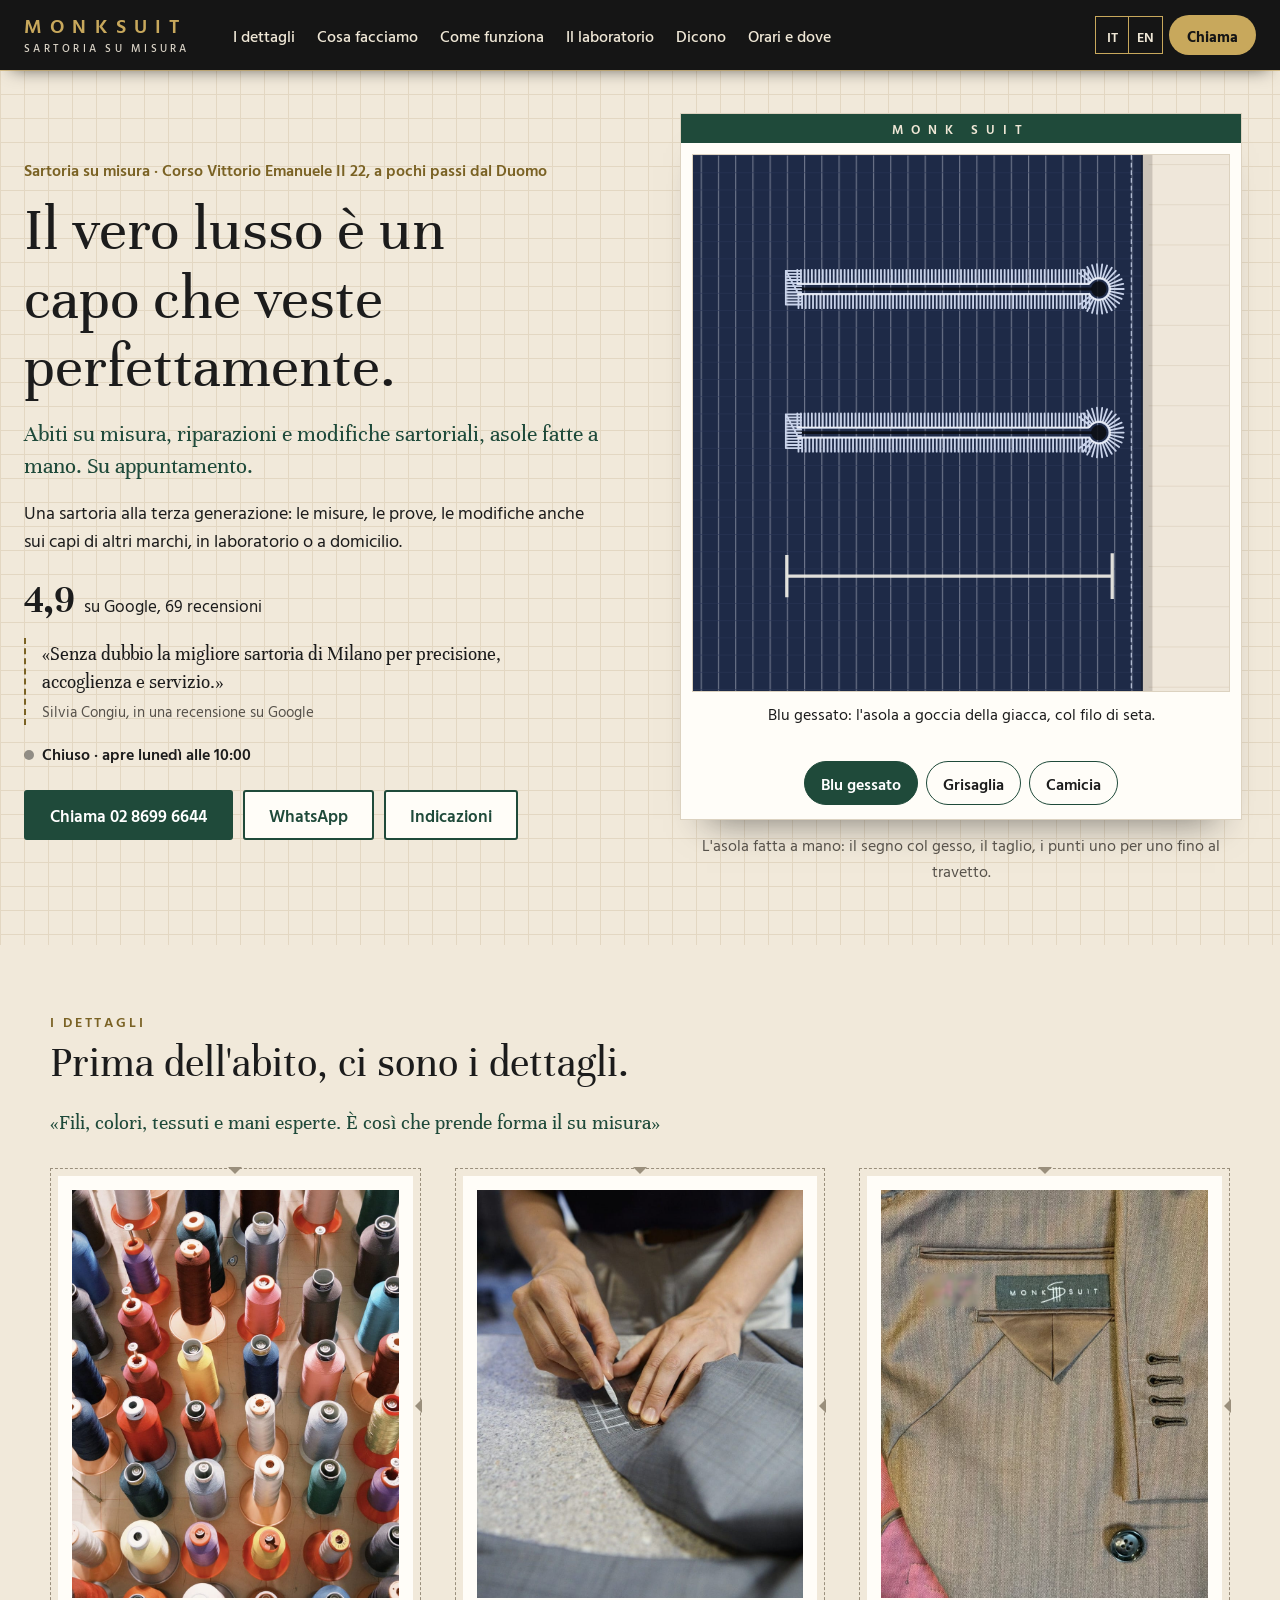
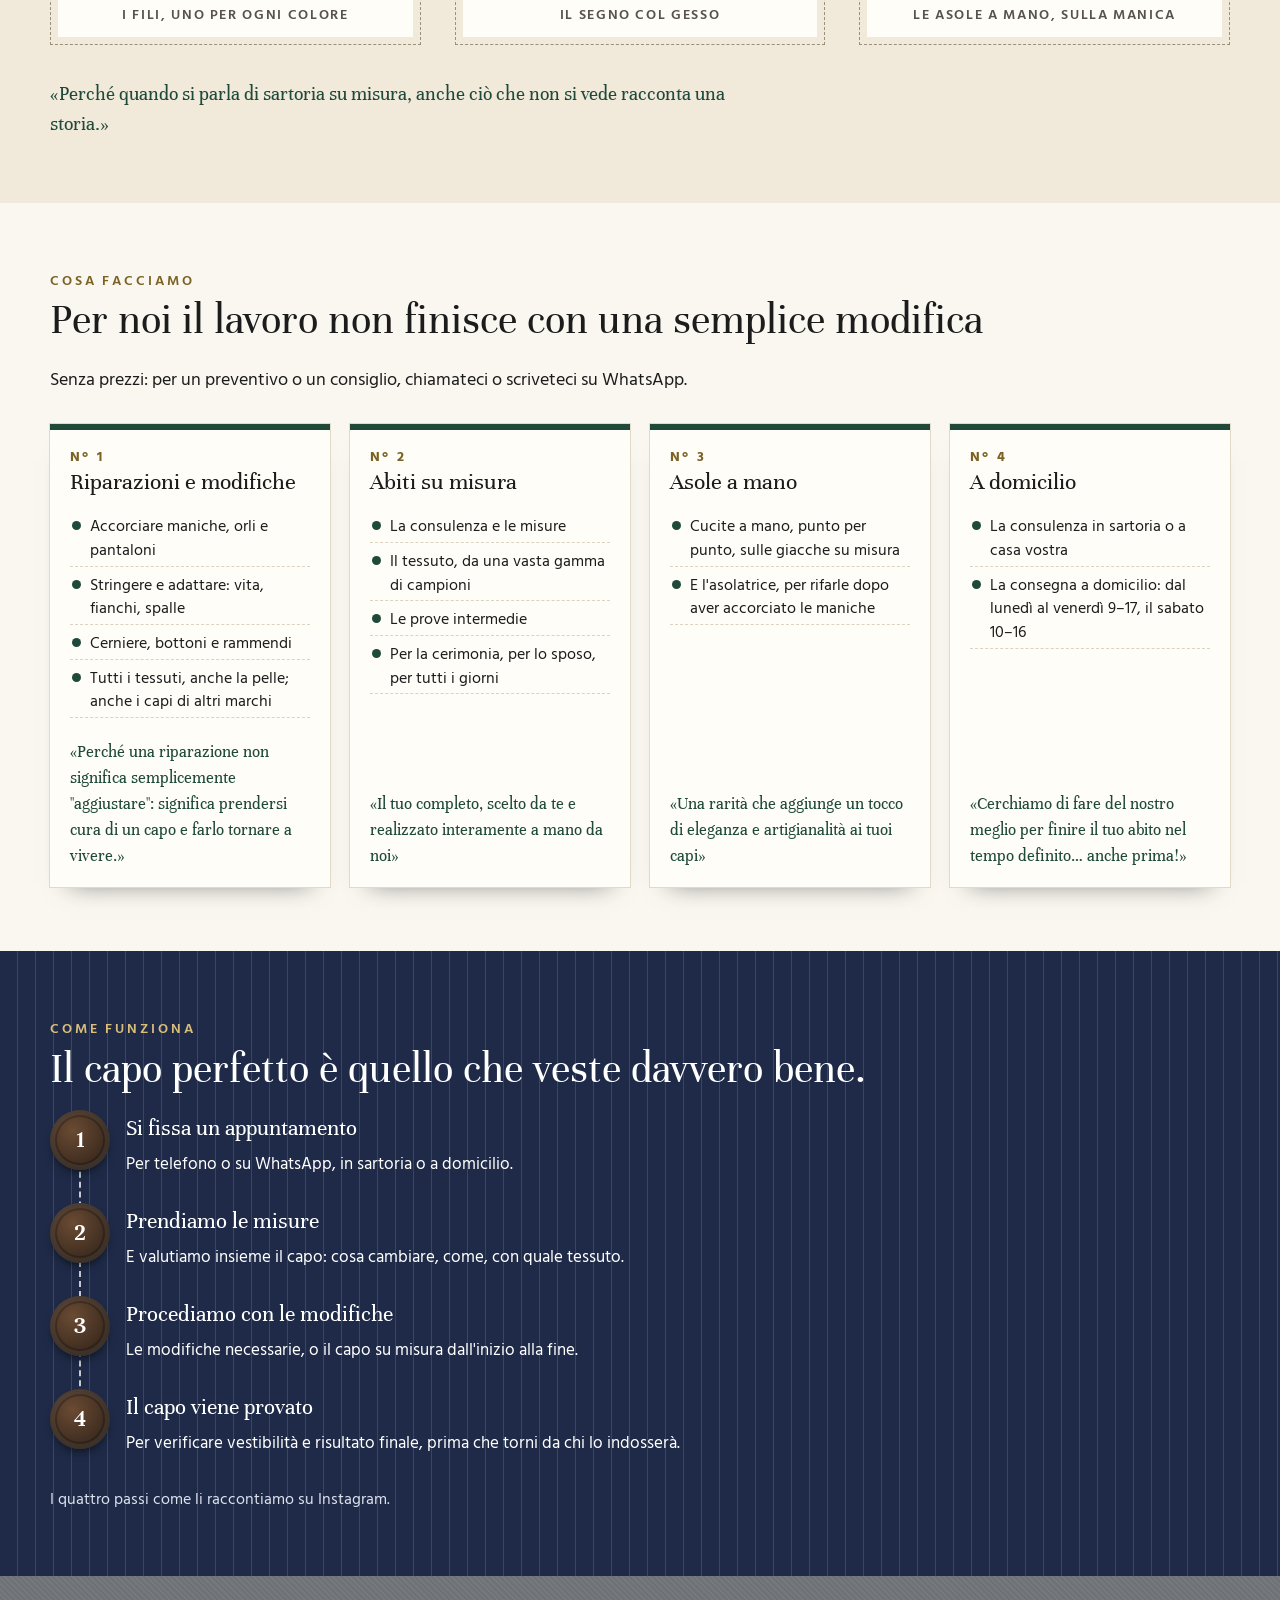
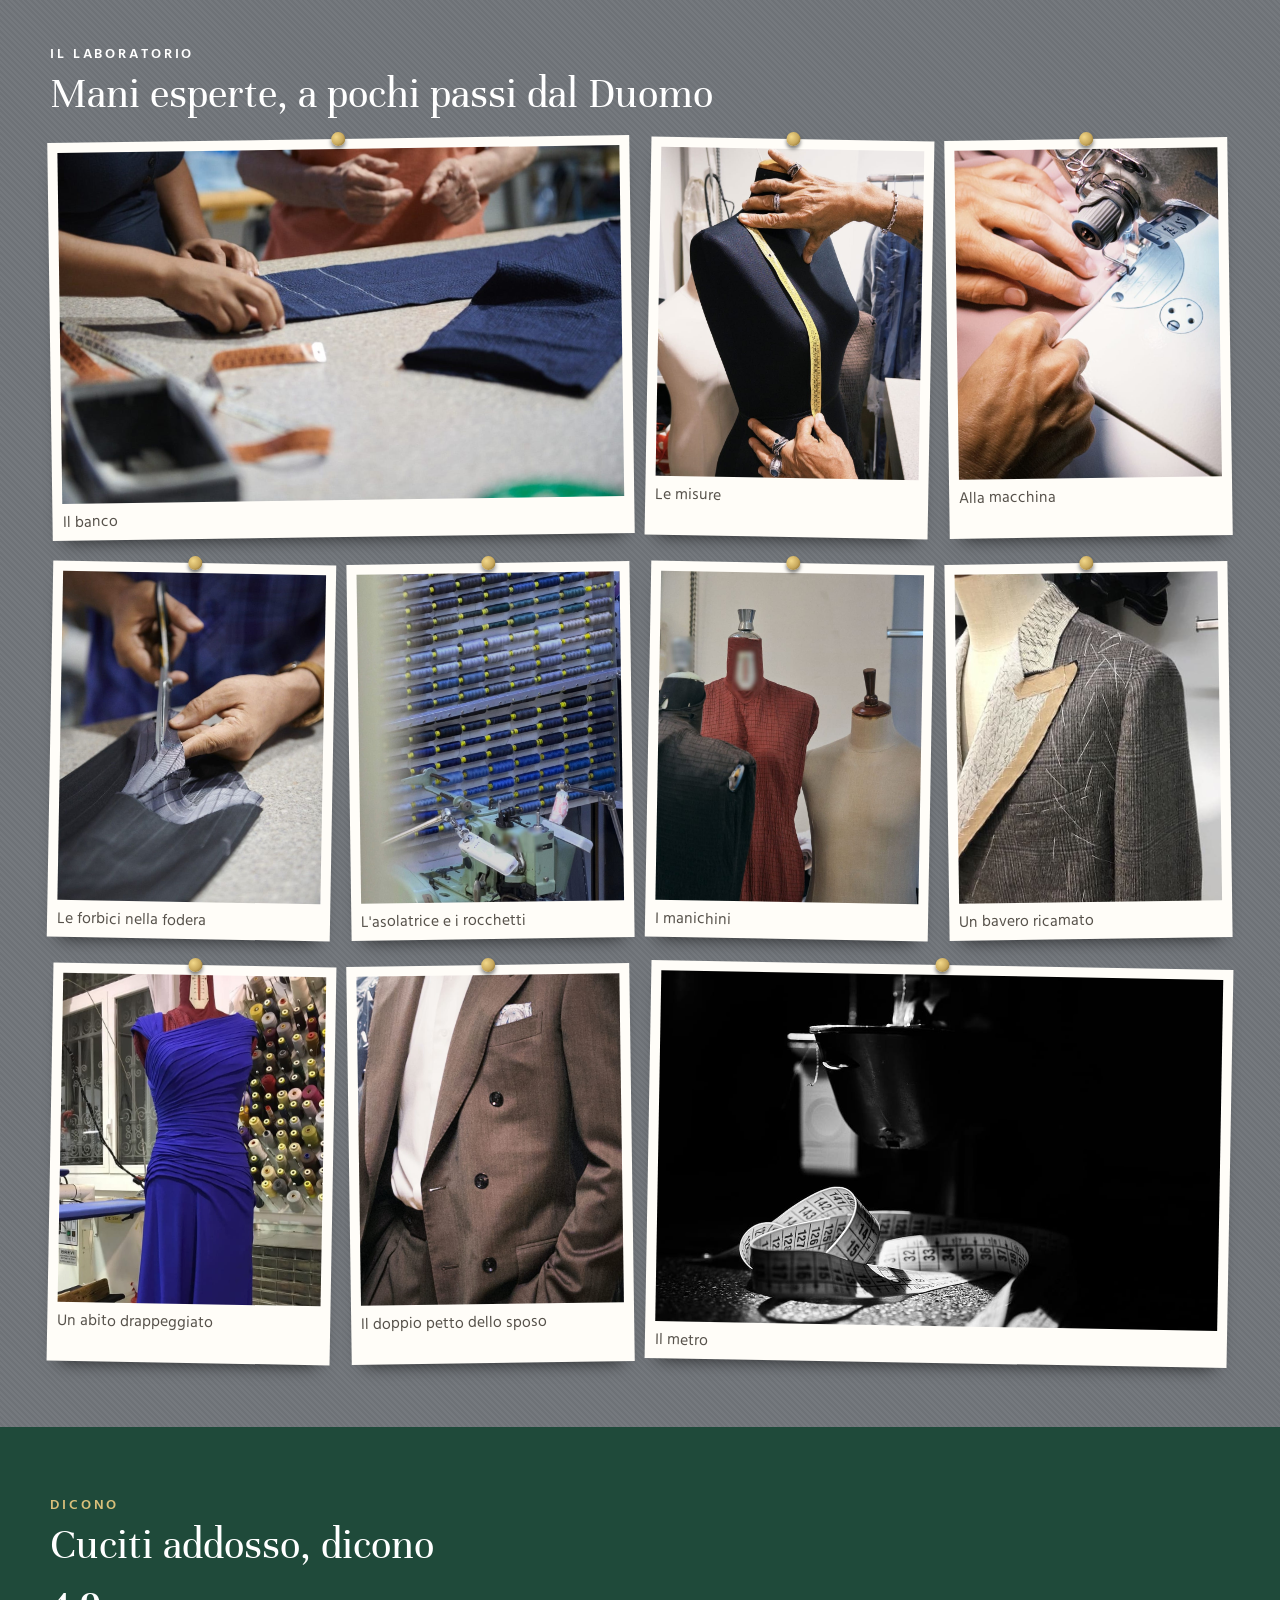
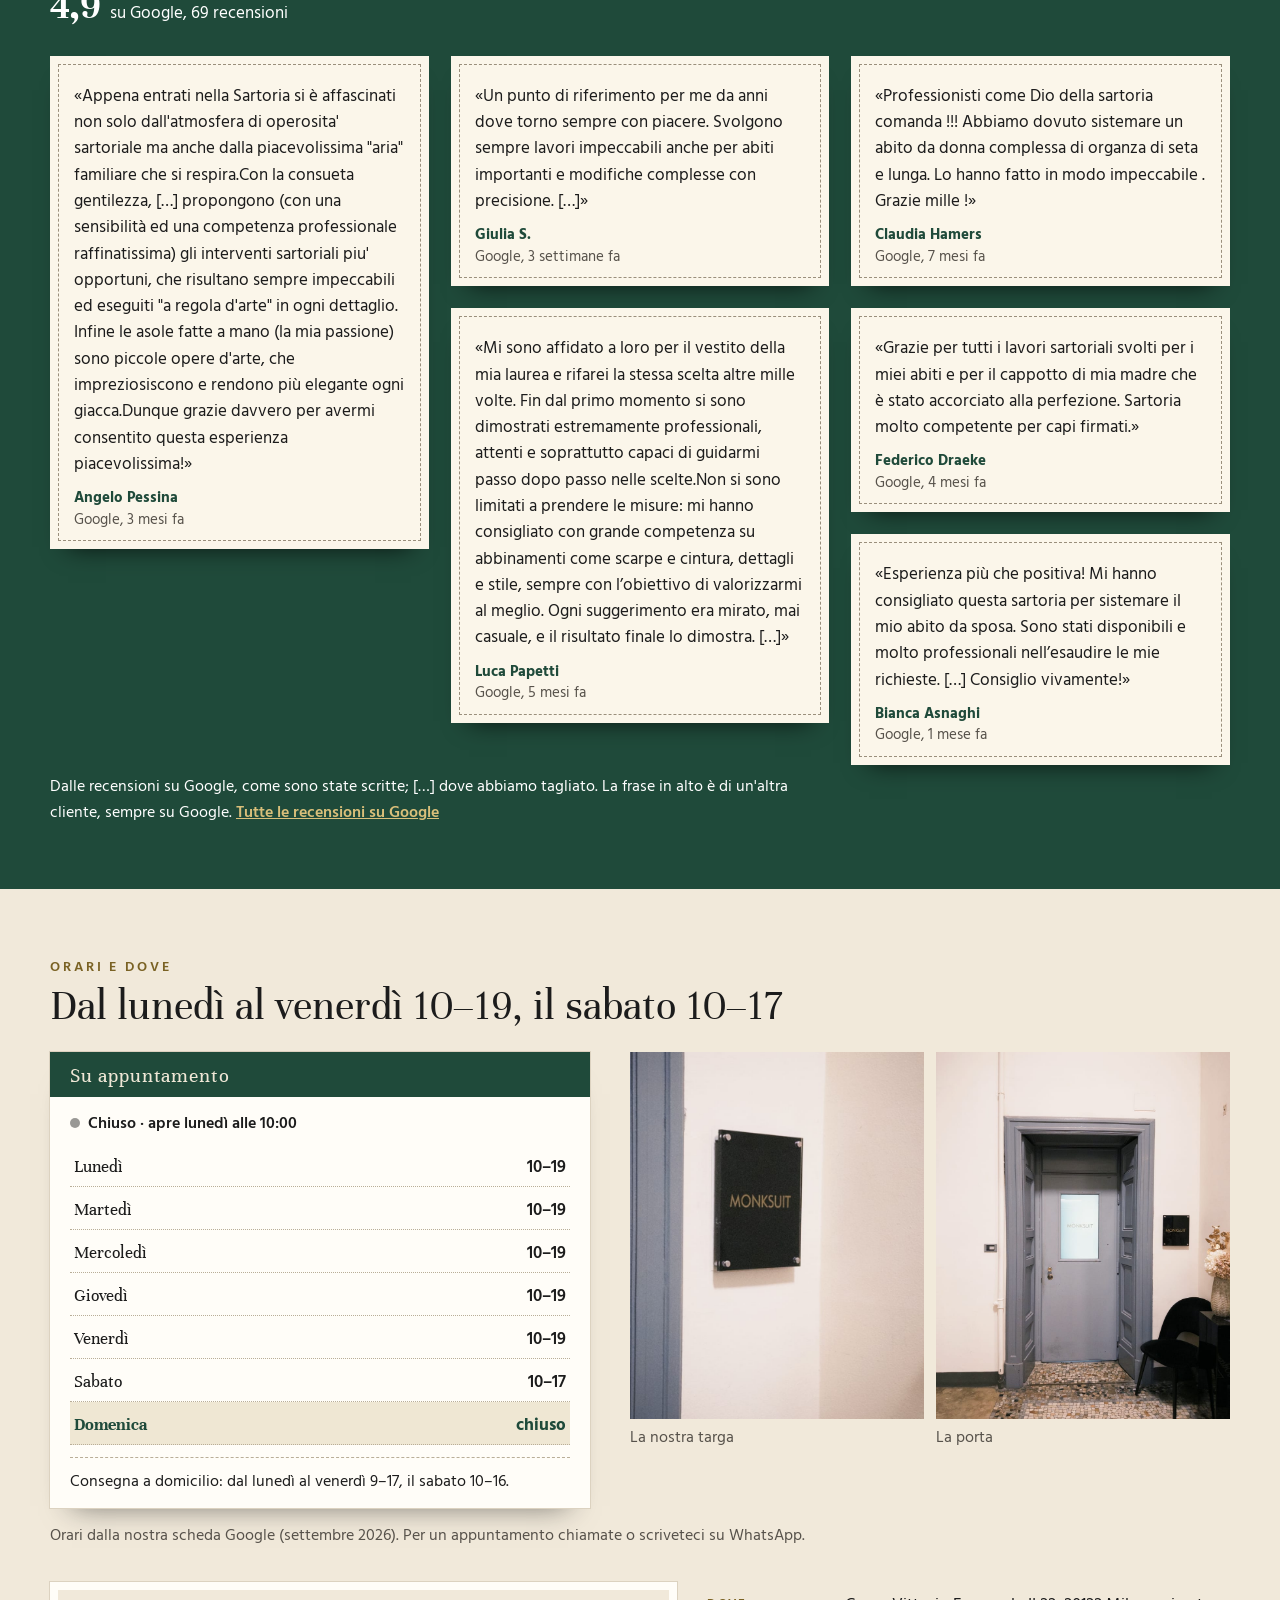
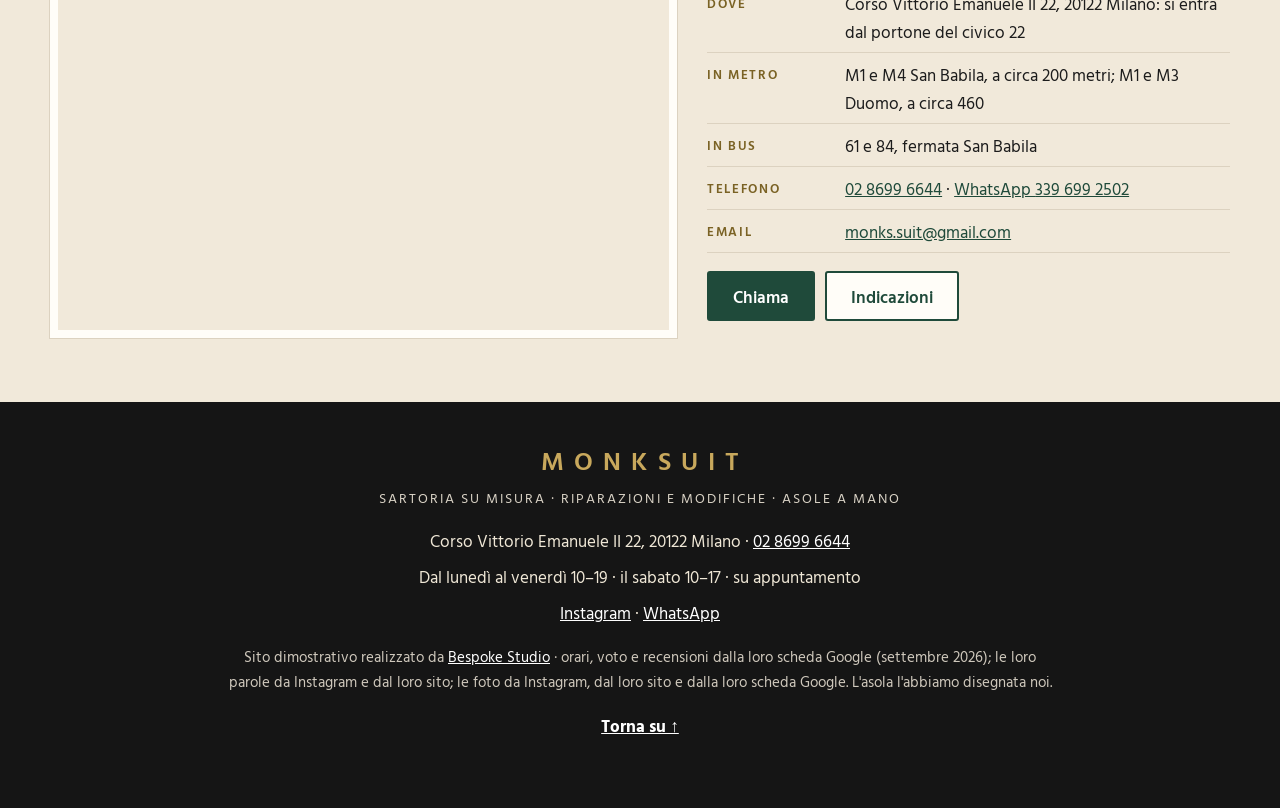
==== index.html @ 0044404f "Monks Suit, Corso Vittorio Emanuele II 22 — l'asola fatta a mano La sartoria su misura a pochi passi" ====
<!DOCTYPE html>
<html lang="it" class="no-js">
<head>
<meta charset="utf-8">
<meta name="viewport" content="width=device-width, initial-scale=1">
<script>(function(){var r=document.documentElement;r.classList.remove('no-js');
/* la firma: finché main.js non parte c'è il tessuto senza l'asola nuova; se il codice non arriva, dopo 2,5 s l'asola finita */
try{if(!matchMedia('(prefers-reduced-motion: reduce)').matches){r.classList.add('firma-attesa');window.__attesaAsola=setTimeout(function(){r.classList.remove('firma-attesa')},2500)}}catch(e){}})()</script>
<title>Monks Suit — Sartoria su misura in Corso Vittorio Emanuele II 22, Milano (Duomo, San Babila)</title>
<meta name="description" content="Monks Suit, sartoria su misura in Corso Vittorio Emanuele II 22 a Milano, a pochi passi dal Duomo: abiti su misura, riparazioni e modifiche sartoriali, asole fatte a mano, consulenza anche a domicilio. Su appuntamento. Google 4,9 su 69. Tel. 02 8699 6644.">
<link rel="canonical" href="https://rotenzark.github.io/monks-suit/">
<meta property="og:type" content="website">
<meta property="og:title" content="Monks Suit — Il vero lusso è un capo che veste perfettamente.">
<meta property="og:description" content="La sartoria su misura di Corso Vittorio Emanuele II 22: abiti su misura, riparazioni e modifiche, asole a mano.">
<meta property="og:image" content="https://rotenzark.github.io/monks-suit/img/og.jpg">
<meta property="og:url" content="https://rotenzark.github.io/monks-suit/">
<meta property="og:locale" content="it_IT">
<meta name="twitter:card" content="summary_large_image">
<meta name="theme-color" content="#151515">
<link rel="icon" href="img/favicon.svg" type="image/svg+xml">
<link rel="icon" href="img/favicon-32.png" sizes="32x32" type="image/png">
<link rel="apple-touch-icon" href="img/apple-touch-icon.png">
<link rel="preconnect" href="https://fonts.googleapis.com">
<link rel="preconnect" href="https://fonts.gstatic.com" crossorigin>
<link href="https://fonts.googleapis.com/css2?family=Unna:wght@400;700&amp;family=Hind+Vadodara:wght@400;500;600;700&amp;display=swap" rel="stylesheet">
<link rel="stylesheet" href="css/styles.css?v=1">
<script src="https://cdn.jsdelivr.net/npm/gsap@3.12.5/dist/gsap.min.js" defer></script>
<script src="https://cdn.jsdelivr.net/npm/gsap@3.12.5/dist/ScrollTrigger.min.js" defer></script>
<script src="js/main.js?v=1" defer></script>
<script type="application/ld+json">
{"@context":"https://schema.org","@type":"LocalBusiness","name":"Monks Suit","description":"Sartoria su misura in Corso Vittorio Emanuele II 22 a Milano: abiti su misura, riparazioni e modifiche sartoriali, asole fatte a mano, consulenza anche a domicilio. Su appuntamento.","url":"https://rotenzark.github.io/monks-suit/","image":"https://rotenzark.github.io/monks-suit/img/og.jpg","telephone":"+39 02 8699 6644","email":"monks.suit@gmail.com","address":{"@type":"PostalAddress","streetAddress":"Corso Vittorio Emanuele II 22","postalCode":"20122","addressLocality":"Milano","addressRegion":"MI","addressCountry":"IT"},"geo":{"@type":"GeoCoordinates","latitude":45.465179,"longitude":9.195324},"openingHoursSpecification":[{"@type":"OpeningHoursSpecification","dayOfWeek":["Monday","Tuesday","Wednesday","Thursday","Friday"],"opens":"10:00","closes":"19:00"},{"@type":"OpeningHoursSpecification","dayOfWeek":["Saturday"],"opens":"10:00","closes":"17:00"}],"aggregateRating":{"@type":"AggregateRating","ratingValue":"4.9","reviewCount":"69","bestRating":"5"},"sameAs":["https://www.instagram.com/monks_suit/"]}
</script>
</head>
<body>

<a class="salta" href="#contenuto" data-i18n="m.salta">Vai al contenuto</a>

<header class="testata" id="testata">
  <div class="testata__dentro">
    <a class="marchio" href="#inizio" aria-label="Monks Suit: torna all'inizio" data-i18n-aria="m.top">
      <span class="marchio__nome" aria-hidden="true">MONKSUIT</span>
      <span class="marchio__sotto" aria-hidden="true">sartoria su misura</span>
    </a>
    <nav id="mainNav" class="voci" aria-label="Le sezioni" data-i18n-aria="m.nav">
      <a href="#dettagli" data-i18n="n.dettagli">I dettagli</a>
      <a href="#servizi" data-i18n="n.servizi">Cosa facciamo</a>
      <a href="#come" data-i18n="n.come">Come funziona</a>
      <a href="#laboratorio" data-i18n="n.laboratorio">Il laboratorio</a>
      <a href="#dicono" data-i18n="n.dicono">Dicono</a>
      <a href="#orari" data-i18n="n.orari">Orari e dove</a>
    </nav>
    <div class="testata__azioni">
      <div class="lingue" role="group" aria-label="Lingua" data-i18n-aria="m.lingua">
        <button type="button" data-lang="it" aria-pressed="true">IT</button>
        <button type="button" data-lang="en" aria-pressed="false">EN</button>
      </div>
      <a class="chiama" href="tel:+390286996644"><span data-i18n="t.chiama">Chiama</span></a>
      <button id="burger" class="burger" type="button" aria-expanded="false" aria-controls="menuMobile" aria-label="Apri il menu" data-i18n-aria="m.menu"><span></span><span></span><span></span></button>
    </div>
  </div>
</header>

<nav id="menuMobile" class="menu-mobile" hidden aria-label="Le sezioni" data-i18n-aria="m.nav">
  <a href="#dettagli" data-i18n="n.dettagli">I dettagli</a>
  <a href="#servizi" data-i18n="n.servizi">Cosa facciamo</a>
  <a href="#come" data-i18n="n.come">Come funziona</a>
  <a href="#laboratorio" data-i18n="n.laboratorio">Il laboratorio</a>
  <a href="#dicono" data-i18n="n.dicono">Dicono</a>
  <a href="#orari" data-i18n="n.orari">Orari e dove</a>
  <a class="menu-mobile__tel" href="tel:+390286996644"><span data-i18n="t.chiama">Chiama</span> <span class="intero">02 8699 6644</span></a>
</nav>

<main id="contenuto">

  <!-- ══════ L'APERTURA: sul cartamodello; la firma sul cartellino ══════ -->
  <section id="inizio" class="apertura" aria-labelledby="titolo">
    <div class="apertura__testo">
      <p class="apertura__sopra" data-i18n="h.sopra">Sartoria su misura · Corso Vittorio Emanuele II 22, a pochi passi dal Duomo</p>
      <h1 id="titolo" class="titolo" data-i18n="h.titolo">Il vero lusso è un capo che veste perfettamente.</h1>
      <p class="apertura__seconda" data-i18n="h.seconda">Abiti su misura, riparazioni e modifiche sartoriali, asole fatte a mano. Su appuntamento.</p>
      <p class="apertura__frase" data-i18n="h.testo">Una sartoria alla terza generazione: le misure, le prove, le modifiche anche sui capi di altri marchi, in laboratorio o a domicilio.</p>
      <p class="voto"><b class="voto__n">4,9</b> <span class="voto__su" data-i18n="h.google">su Google, 69 recensioni</span></p>
      <blockquote class="citazione">
        <p>«Senza dubbio la migliore sartoria di Milano per precisione, accoglienza e servizio.»</p>
        <footer data-i18n="h.chi">Silvia Congiu, in una recensione su Google</footer>
      </blockquote>
      <p class="stato" id="orarioStato">Dal lunedì al venerdì 10–19, il sabato 10–17</p>
      <div class="apertura__azioni">
        <a class="bottone bottone--pieno" href="tel:+390286996644"><span data-i18n="t.chiama">Chiama</span>&nbsp;<span class="intero">02 8699 6644</span></a>
        <a class="bottone bottone--vuoto" href="https://wa.me/393396992502" target="_blank" rel="noopener">WhatsApp</a>
        <a class="bottone bottone--vuoto" href="https://www.google.com/maps/dir/?api=1&amp;destination=Monks+Suit%2C+Corso+Vittorio+Emanuele+II+22%2C+20122+Milano" target="_blank" rel="noopener" data-i18n="t.indicazioni">Indicazioni</a>
      </div>
    </div>
    <div class="apertura__firma">
      <div class="cartellino-campione">
        <p class="cartellino-campione__etichetta" aria-hidden="true">MONK SUIT</p>
        <figure class="campione" id="asola-firma" data-modo="0" data-firma="fatta">
          <!--ASOLA--><svg class="asola__svg" id="asolaSvg" viewBox="0 0 560 560" role="img" aria-labelledby="asolaTitolo asolaDesc">
        <title id="asolaTitolo" data-i18n="p.titolo">L'asola fatta a mano</title>
        <desc id="asolaDesc" data-i18n="p.desc">Il davanti di una giacca vicino al bordo, sul banco del sarto. Il segno col gesso, l'occhiello e il taglio; poi un ago cuce il punto asola uno per uno tutto intorno, fino al travetto. L'ago se ne va, il gesso si spazzola via, il cordonetto prende la luce. Tre asole: blu gessato, grisaglia col filo rosso, camicia.</desc>
        <defs>
          <pattern id="mks-gessato" width="18" height="18" patternUnits="userSpaceOnUse"><rect width="18" height="18" fill="#1E2A47"/><rect x="8" width="1.2" height="18" fill="#E9ECF4" fill-opacity=".38"/><rect width="18" height="1" fill="#2A3657" fill-opacity=".6"/></pattern><pattern id="mks-grisaglia" width="4" height="4" patternUnits="userSpaceOnUse"><rect width="4" height="4" fill="#6E7277"/><rect width="2" height="2" fill="#5E6267"/><rect x="2" y="2" width="2" height="2" fill="#7C8085"/></pattern><pattern id="mks-camicia" width="6" height="6" patternUnits="userSpaceOnUse"><rect width="6" height="6" fill="#A9C1DD"/><rect width="3" height="3" fill="#BCCFE6"/><rect x="3" y="3" width="3" height="3" fill="#97B2D2"/></pattern>
        </defs>
        <rect class="banco-sarto" width="560" height="560"/><path class="banco-sarto__righe" d="M476 10 h 90 M476 52 h 90 M476 94 h 90 M476 136 h 90 M476 178 h 90 M476 220 h 90 M476 262 h 90 M476 304 h 90 M476 346 h 90 M476 388 h 90 M476 430 h 90 M476 472 h 90 M476 514 h 90 M476 556 h 90"/>
        <g class="servito" transform="translate(0 0)">
          <rect class="tessuto__ombra" x="466" y="0" width="14" height="560"/><rect class="tessuto" x="0" y="0" width="470" height="560"/><path class="tessuto__impuntura" d="M458 0 V560"/><path class="tessuto__piega" d="M469 0 V560"/>
          <g class="modo modo--gessato" data-m="0"><g transform="translate(0 -150)"><path class="fatta__occhio" d="M428 290 A4 4 0 1 1 420 290 A4 4 0 1 1 428 290"/><path class="fatta__taglio" d="M417 290 H107"/><path class="fatta__punti" d="M109 285 L109 270 L109 285 L112.8 285 L112.8 270 L112.8 285 L116.6 285 L116.6 270 L116.6 285 L120.4 285 L120.4 270 L120.4 285 L124.2 285 L124.2 270 L124.2 285 L128 285 L128 270 L128 285 L131.8 285 L131.8 270 L131.8 285 L135.6 285 L135.6 270 L135.6 285 L139.4 285 L139.4 270 L139.4 285 L143.2 285 L143.2 270 L143.2 285 L147 285 L147 270 L147 285 L150.8 285 L150.8 270 L150.8 285 L154.6 285 L154.6 270 L154.6 285 L158.4 285 L158.4 270 L158.4 285 L162.2 285 L162.2 270 L162.2 285 L166 285 L166 270 L166 285 L169.8 285 L169.8 270 L169.8 285 L173.6 285 L173.6 270 L173.6 285 L177.4 285 L177.4 270 L177.4 285 L181.2 285 L181.2 270 L181.2 285 L185 285 L185 270 L185 285 L188.8 285 L188.8 270 L188.8 285 L192.6 285 L192.6 270 L192.6 285 L196.4 285 L196.4 270 L196.4 285 L200.2 285 L200.2 270 L200.2 285 L204 285 L204 270 L204 285 L207.8 285 L207.8 270 L207.8 285 L211.6 285 L211.6 270 L211.6 285 L215.4 285 L215.4 270 L215.4 285 L219.2 285 L219.2 270 L219.2 285 L223 285 L223 270 L223 285 L226.8 285 L226.8 270 L226.8 285 L230.6 285 L230.6 270 L230.6 285 L234.4 285 L234.4 270 L234.4 285 L238.2 285 L238.2 270 L238.2 285 L242 285 L242 270 L242 285 L245.8 285 L245.8 270 L245.8 285 L249.6 285 L249.6 270 L249.6 285 L253.4 285 L253.4 270 L253.4 285 L257.2 285 L257.2 270 L257.2 285 L261 285 L261 270 L261 285 L264.8 285 L264.8 270 L264.8 285 L268.6 285 L268.6 270 L268.6 285 L272.4 285 L272.4 270 L272.4 285 L276.2 285 L276.2 270 L276.2 285 L280 285 L280 270 L280 285 L283.8 285 L283.8 270 L283.8 285 L287.6 285 L287.6 270 L287.6 285 L291.4 285 L291.4 270 L291.4 285 L295.2 285 L295.2 270 L295.2 285 L299 285 L299 270 L299 285 L302.8 285 L302.8 270 L302.8 285 L306.6 285 L306.6 270 L306.6 285 L310.4 285 L310.4 270 L310.4 285 L314.2 285 L314.2 270 L314.2 285 L318 285 L318 270 L318 285 L321.8 285 L321.8 270 L321.8 285 L325.6 285 L325.6 270 L325.6 285 L329.4 285 L329.4 270 L329.4 285 L333.2 285 L333.2 270 L333.2 285 L337 285 L337 270 L337 285 L340.8 285 L340.8 270 L340.8 285 L344.6 285 L344.6 270 L344.6 285 L348.4 285 L348.4 270 L348.4 285 L352.2 285 L352.2 270 L352.2 285 L356 285 L356 270 L356 285 L359.8 285 L359.8 270 L359.8 285 L363.6 285 L363.6 270 L363.6 285 L367.4 285 L367.4 270 L367.4 285 L371.2 285 L371.2 270 L371.2 285 L375 285 L375 270 L375 285 L378.8 285 L378.8 270 L378.8 285 L382.6 285 L382.6 270 L382.6 285 L386.4 285 L386.4 270 L386.4 285 L390.2 285 L390.2 270 L390.2 285 L394 285 L394 270 L394 285 L397.8 285 L397.8 270 L397.8 285 L401.6 285 L401.6 270 L401.6 285 L405.4 285 L405.4 270 L405.4 285 L409.2 285 L409.2 270 L409.2 285 L413 285 L413 270 L413 285 L415.4 283.1 L403.7 273.7 L415.4 283.1 L417 281.5 L407.5 269.9 L417 281.5 L418.9 280.3 L411.9 267 L418.9 280.3 L421 279.4 L416.9 265 L421 279.4 L423.2 279 L422.1 264.1 L423.2 279 L425.5 279.1 L427.5 264.2 L425.5 279.1 L427.7 279.6 L432.6 265.5 L427.7 279.6 L429.7 280.6 L437.5 267.8 L429.7 280.6 L431.5 281.9 L441.7 271 L431.5 281.9 L433 283.6 L445.2 275 L433 283.6 L434.1 285.6 L447.8 279.6 L434.1 285.6 L434.8 287.8 L449.5 284.7 L434.8 287.8 L435 290 L450 290 L435 290 L434.8 292.2 L449.5 295.3 L434.8 292.2 L434.1 294.4 L447.8 300.4 L434.1 294.4 L433 296.4 L445.2 305 L433 296.4 L431.5 298.1 L441.7 309 L431.5 298.1 L429.7 299.4 L437.5 312.2 L429.7 299.4 L427.7 300.4 L432.6 314.5 L427.7 300.4 L425.5 300.9 L427.5 315.8 L425.5 300.9 L423.2 301 L422.1 315.9 L423.2 301 L421 300.6 L416.9 315 L421 300.6 L418.9 299.7 L411.9 313 L418.9 299.7 L417 298.5 L407.5 310.1 L417 298.5 L415.4 296.9 L403.7 306.3 L415.4 296.9 L414.2 295 L414.2 310 L414.2 295 L410.4 295 L410.4 310 L410.4 295 L406.6 295 L406.6 310 L406.6 295 L402.8 295 L402.8 310 L402.8 295 L399 295 L399 310 L399 295 L395.2 295 L395.2 310 L395.2 295 L391.4 295 L391.4 310 L391.4 295 L387.6 295 L387.6 310 L387.6 295 L383.8 295 L383.8 310 L383.8 295 L380 295 L380 310 L380 295 L376.2 295 L376.2 310 L376.2 295 L372.4 295 L372.4 310 L372.4 295 L368.6 295 L368.6 310 L368.6 295 L364.8 295 L364.8 310 L364.8 295 L361 295 L361 310 L361 295 L357.2 295 L357.2 310 L357.2 295 L353.4 295 L353.4 310 L353.4 295 L349.6 295 L349.6 310 L349.6 295 L345.8 295 L345.8 310 L345.8 295 L342 295 L342 310 L342 295 L338.2 295 L338.2 310 L338.2 295 L334.4 295 L334.4 310 L334.4 295 L330.6 295 L330.6 310 L330.6 295 L326.8 295 L326.8 310 L326.8 295 L323 295 L323 310 L323 295 L319.2 295 L319.2 310 L319.2 295 L315.4 295 L315.4 310 L315.4 295 L311.6 295 L311.6 310 L311.6 295 L307.8 295 L307.8 310 L307.8 295 L304 295 L304 310 L304 295 L300.2 295 L300.2 310 L300.2 295 L296.4 295 L296.4 310 L296.4 295 L292.6 295 L292.6 310 L292.6 295 L288.8 295 L288.8 310 L288.8 295 L285 295 L285 310 L285 295 L281.2 295 L281.2 310 L281.2 295 L277.4 295 L277.4 310 L277.4 295 L273.6 295 L273.6 310 L273.6 295 L269.8 295 L269.8 310 L269.8 295 L266 295 L266 310 L266 295 L262.2 295 L262.2 310 L262.2 295 L258.4 295 L258.4 310 L258.4 295 L254.6 295 L254.6 310 L254.6 295 L250.8 295 L250.8 310 L250.8 295 L247 295 L247 310 L247 295 L243.2 295 L243.2 310 L243.2 295 L239.4 295 L239.4 310 L239.4 295 L235.6 295 L235.6 310 L235.6 295 L231.8 295 L231.8 310 L231.8 295 L228 295 L228 310 L228 295 L224.2 295 L224.2 310 L224.2 295 L220.4 295 L220.4 310 L220.4 295 L216.6 295 L216.6 310 L216.6 295 L212.8 295 L212.8 310 L212.8 295 L209 295 L209 310 L209 295 L205.2 295 L205.2 310 L205.2 295 L201.4 295 L201.4 310 L201.4 295 L197.6 295 L197.6 310 L197.6 295 L193.8 295 L193.8 310 L193.8 295 L190 295 L190 310 L190 295 L186.2 295 L186.2 310 L186.2 295 L182.4 295 L182.4 310 L182.4 295 L178.6 295 L178.6 310 L178.6 295 L174.8 295 L174.8 310 L174.8 295 L171 295 L171 310 L171 295 L167.2 295 L167.2 310 L167.2 295 L163.4 295 L163.4 310 L163.4 295 L159.6 295 L159.6 310 L159.6 295 L155.8 295 L155.8 310 L155.8 295 L152 295 L152 310 L152 295 L148.2 295 L148.2 310 L148.2 295 L144.4 295 L144.4 310 L144.4 295 L140.6 295 L140.6 310 L140.6 295 L136.8 295 L136.8 310 L136.8 295 L133 295 L133 310 L133 295 L129.2 295 L129.2 310 L129.2 295 L125.4 295 L125.4 310 L125.4 295 L121.6 295 L121.6 310 L121.6 295 L117.8 295 L117.8 310 L117.8 295 L114 295 L114 310 L114 295 L110.2 295 L110.2 310 L110.2 295 L97 271 L113 271 L97 271 L97 274.2 L113 274.2 L97 274.2 L97 277.4 L113 277.4 L97 277.4 L97 280.6 L113 280.6 L97 280.6 L97 283.8 L113 283.8 L97 283.8 L97 287 L113 287 L97 287 L97 290.2 L113 290.2 L97 290.2 L97 293.4 L113 293.4 L97 293.4 L97 296.6 L113 296.6 L97 296.6 L97 299.8 L113 299.8 L97 299.8 L97 303 L113 303 L97 303 L97 306.2 L113 306.2 L97 306.2"/><path class="fatta__lucido" d="M109 284.4 H414.2 A11.6 11.6 0 1 1 414.2 295.6 H109"/></g><path class="segno" transform="translate(0 150)" d="M98 290 H438 M98 268 V312 M438 266 V314"/><path class="gesso" pathLength="1" d="M98 290 H438 M98 268 V312 M438 266 V314" data-m="0" stroke-dasharray="1 2" stroke-dashoffset="0" opacity="0"/><path class="occhio" pathLength="1" d="M428 290 A4 4 0 1 1 420 290 A4 4 0 1 1 428 290" data-m="0" stroke-dasharray="1 2" stroke-dashoffset="0"/><path class="taglio" pathLength="1" d="M417 290 H107" data-m="0" stroke-dasharray="1 2" stroke-dashoffset="0"/><path class="punti" pathLength="1" d="M109 285 L109 270 L109 285 L112.8 285 L112.8 270 L112.8 285 L116.6 285 L116.6 270 L116.6 285 L120.4 285 L120.4 270 L120.4 285 L124.2 285 L124.2 270 L124.2 285 L128 285 L128 270 L128 285 L131.8 285 L131.8 270 L131.8 285 L135.6 285 L135.6 270 L135.6 285 L139.4 285 L139.4 270 L139.4 285 L143.2 285 L143.2 270 L143.2 285 L147 285 L147 270 L147 285 L150.8 285 L150.8 270 L150.8 285 L154.6 285 L154.6 270 L154.6 285 L158.4 285 L158.4 270 L158.4 285 L162.2 285 L162.2 270 L162.2 285 L166 285 L166 270 L166 285 L169.8 285 L169.8 270 L169.8 285 L173.6 285 L173.6 270 L173.6 285 L177.4 285 L177.4 270 L177.4 285 L181.2 285 L181.2 270 L181.2 285 L185 285 L185 270 L185 285 L188.8 285 L188.8 270 L188.8 285 L192.6 285 L192.6 270 L192.6 285 L196.4 285 L196.4 270 L196.4 285 L200.2 285 L200.2 270 L200.2 285 L204 285 L204 270 L204 285 L207.8 285 L207.8 270 L207.8 285 L211.6 285 L211.6 270 L211.6 285 L215.4 285 L215.4 270 L215.4 285 L219.2 285 L219.2 270 L219.2 285 L223 285 L223 270 L223 285 L226.8 285 L226.8 270 L226.8 285 L230.6 285 L230.6 270 L230.6 285 L234.4 285 L234.4 270 L234.4 285 L238.2 285 L238.2 270 L238.2 285 L242 285 L242 270 L242 285 L245.8 285 L245.8 270 L245.8 285 L249.6 285 L249.6 270 L249.6 285 L253.4 285 L253.4 270 L253.4 285 L257.2 285 L257.2 270 L257.2 285 L261 285 L261 270 L261 285 L264.8 285 L264.8 270 L264.8 285 L268.6 285 L268.6 270 L268.6 285 L272.4 285 L272.4 270 L272.4 285 L276.2 285 L276.2 270 L276.2 285 L280 285 L280 270 L280 285 L283.8 285 L283.8 270 L283.8 285 L287.6 285 L287.6 270 L287.6 285 L291.4 285 L291.4 270 L291.4 285 L295.2 285 L295.2 270 L295.2 285 L299 285 L299 270 L299 285 L302.8 285 L302.8 270 L302.8 285 L306.6 285 L306.6 270 L306.6 285 L310.4 285 L310.4 270 L310.4 285 L314.2 285 L314.2 270 L314.2 285 L318 285 L318 270 L318 285 L321.8 285 L321.8 270 L321.8 285 L325.6 285 L325.6 270 L325.6 285 L329.4 285 L329.4 270 L329.4 285 L333.2 285 L333.2 270 L333.2 285 L337 285 L337 270 L337 285 L340.8 285 L340.8 270 L340.8 285 L344.6 285 L344.6 270 L344.6 285 L348.4 285 L348.4 270 L348.4 285 L352.2 285 L352.2 270 L352.2 285 L356 285 L356 270 L356 285 L359.8 285 L359.8 270 L359.8 285 L363.6 285 L363.6 270 L363.6 285 L367.4 285 L367.4 270 L367.4 285 L371.2 285 L371.2 270 L371.2 285 L375 285 L375 270 L375 285 L378.8 285 L378.8 270 L378.8 285 L382.6 285 L382.6 270 L382.6 285 L386.4 285 L386.4 270 L386.4 285 L390.2 285 L390.2 270 L390.2 285 L394 285 L394 270 L394 285 L397.8 285 L397.8 270 L397.8 285 L401.6 285 L401.6 270 L401.6 285 L405.4 285 L405.4 270 L405.4 285 L409.2 285 L409.2 270 L409.2 285 L413 285 L413 270 L413 285 L415.4 283.1 L403.7 273.7 L415.4 283.1 L417 281.5 L407.5 269.9 L417 281.5 L418.9 280.3 L411.9 267 L418.9 280.3 L421 279.4 L416.9 265 L421 279.4 L423.2 279 L422.1 264.1 L423.2 279 L425.5 279.1 L427.5 264.2 L425.5 279.1 L427.7 279.6 L432.6 265.5 L427.7 279.6 L429.7 280.6 L437.5 267.8 L429.7 280.6 L431.5 281.9 L441.7 271 L431.5 281.9 L433 283.6 L445.2 275 L433 283.6 L434.1 285.6 L447.8 279.6 L434.1 285.6 L434.8 287.8 L449.5 284.7 L434.8 287.8 L435 290 L450 290 L435 290 L434.8 292.2 L449.5 295.3 L434.8 292.2 L434.1 294.4 L447.8 300.4 L434.1 294.4 L433 296.4 L445.2 305 L433 296.4 L431.5 298.1 L441.7 309 L431.5 298.1 L429.7 299.4 L437.5 312.2 L429.7 299.4 L427.7 300.4 L432.6 314.5 L427.7 300.4 L425.5 300.9 L427.5 315.8 L425.5 300.9 L423.2 301 L422.1 315.9 L423.2 301 L421 300.6 L416.9 315 L421 300.6 L418.9 299.7 L411.9 313 L418.9 299.7 L417 298.5 L407.5 310.1 L417 298.5 L415.4 296.9 L403.7 306.3 L415.4 296.9 L414.2 295 L414.2 310 L414.2 295 L410.4 295 L410.4 310 L410.4 295 L406.6 295 L406.6 310 L406.6 295 L402.8 295 L402.8 310 L402.8 295 L399 295 L399 310 L399 295 L395.2 295 L395.2 310 L395.2 295 L391.4 295 L391.4 310 L391.4 295 L387.6 295 L387.6 310 L387.6 295 L383.8 295 L383.8 310 L383.8 295 L380 295 L380 310 L380 295 L376.2 295 L376.2 310 L376.2 295 L372.4 295 L372.4 310 L372.4 295 L368.6 295 L368.6 310 L368.6 295 L364.8 295 L364.8 310 L364.8 295 L361 295 L361 310 L361 295 L357.2 295 L357.2 310 L357.2 295 L353.4 295 L353.4 310 L353.4 295 L349.6 295 L349.6 310 L349.6 295 L345.8 295 L345.8 310 L345.8 295 L342 295 L342 310 L342 295 L338.2 295 L338.2 310 L338.2 295 L334.4 295 L334.4 310 L334.4 295 L330.6 295 L330.6 310 L330.6 295 L326.8 295 L326.8 310 L326.8 295 L323 295 L323 310 L323 295 L319.2 295 L319.2 310 L319.2 295 L315.4 295 L315.4 310 L315.4 295 L311.6 295 L311.6 310 L311.6 295 L307.8 295 L307.8 310 L307.8 295 L304 295 L304 310 L304 295 L300.2 295 L300.2 310 L300.2 295 L296.4 295 L296.4 310 L296.4 295 L292.6 295 L292.6 310 L292.6 295 L288.8 295 L288.8 310 L288.8 295 L285 295 L285 310 L285 295 L281.2 295 L281.2 310 L281.2 295 L277.4 295 L277.4 310 L277.4 295 L273.6 295 L273.6 310 L273.6 295 L269.8 295 L269.8 310 L269.8 295 L266 295 L266 310 L266 295 L262.2 295 L262.2 310 L262.2 295 L258.4 295 L258.4 310 L258.4 295 L254.6 295 L254.6 310 L254.6 295 L250.8 295 L250.8 310 L250.8 295 L247 295 L247 310 L247 295 L243.2 295 L243.2 310 L243.2 295 L239.4 295 L239.4 310 L239.4 295 L235.6 295 L235.6 310 L235.6 295 L231.8 295 L231.8 310 L231.8 295 L228 295 L228 310 L228 295 L224.2 295 L224.2 310 L224.2 295 L220.4 295 L220.4 310 L220.4 295 L216.6 295 L216.6 310 L216.6 295 L212.8 295 L212.8 310 L212.8 295 L209 295 L209 310 L209 295 L205.2 295 L205.2 310 L205.2 295 L201.4 295 L201.4 310 L201.4 295 L197.6 295 L197.6 310 L197.6 295 L193.8 295 L193.8 310 L193.8 295 L190 295 L190 310 L190 295 L186.2 295 L186.2 310 L186.2 295 L182.4 295 L182.4 310 L182.4 295 L178.6 295 L178.6 310 L178.6 295 L174.8 295 L174.8 310 L174.8 295 L171 295 L171 310 L171 295 L167.2 295 L167.2 310 L167.2 295 L163.4 295 L163.4 310 L163.4 295 L159.6 295 L159.6 310 L159.6 295 L155.8 295 L155.8 310 L155.8 295 L152 295 L152 310 L152 295 L148.2 295 L148.2 310 L148.2 295 L144.4 295 L144.4 310 L144.4 295 L140.6 295 L140.6 310 L140.6 295 L136.8 295 L136.8 310 L136.8 295 L133 295 L133 310 L133 295 L129.2 295 L129.2 310 L129.2 295 L125.4 295 L125.4 310 L125.4 295 L121.6 295 L121.6 310 L121.6 295 L117.8 295 L117.8 310 L117.8 295 L114 295 L114 310 L114 295 L110.2 295 L110.2 310 L110.2 295 L97 271 L113 271 L97 271 L97 274.2 L113 274.2 L97 274.2 L97 277.4 L113 277.4 L97 277.4 L97 280.6 L113 280.6 L97 280.6 L97 283.8 L113 283.8 L97 283.8 L97 287 L113 287 L97 287 L97 290.2 L113 290.2 L97 290.2 L97 293.4 L113 293.4 L97 293.4 L97 296.6 L113 296.6 L97 296.6 L97 299.8 L113 299.8 L97 299.8 L97 303 L113 303 L97 303 L97 306.2 L113 306.2 L97 306.2" data-m="0" stroke-dasharray="1 2" stroke-dashoffset="0"/><path class="lucido" d="M109 284.4 H414.2 A11.6 11.6 0 1 1 414.2 295.6 H109" data-m="0" opacity="1"/></g><g class="modo modo--grisaglia" data-m="1"><g transform="translate(0 -150)"><path class="fatta__occhio" d="M428 290 A4 4 0 1 1 420 290 A4 4 0 1 1 428 290"/><path class="fatta__taglio" d="M417 290 H107"/><path class="fatta__punti" d="M109 285 L109 270 L109 285 L112.8 285 L112.8 270 L112.8 285 L116.6 285 L116.6 270 L116.6 285 L120.4 285 L120.4 270 L120.4 285 L124.2 285 L124.2 270 L124.2 285 L128 285 L128 270 L128 285 L131.8 285 L131.8 270 L131.8 285 L135.6 285 L135.6 270 L135.6 285 L139.4 285 L139.4 270 L139.4 285 L143.2 285 L143.2 270 L143.2 285 L147 285 L147 270 L147 285 L150.8 285 L150.8 270 L150.8 285 L154.6 285 L154.6 270 L154.6 285 L158.4 285 L158.4 270 L158.4 285 L162.2 285 L162.2 270 L162.2 285 L166 285 L166 270 L166 285 L169.8 285 L169.8 270 L169.8 285 L173.6 285 L173.6 270 L173.6 285 L177.4 285 L177.4 270 L177.4 285 L181.2 285 L181.2 270 L181.2 285 L185 285 L185 270 L185 285 L188.8 285 L188.8 270 L188.8 285 L192.6 285 L192.6 270 L192.6 285 L196.4 285 L196.4 270 L196.4 285 L200.2 285 L200.2 270 L200.2 285 L204 285 L204 270 L204 285 L207.8 285 L207.8 270 L207.8 285 L211.6 285 L211.6 270 L211.6 285 L215.4 285 L215.4 270 L215.4 285 L219.2 285 L219.2 270 L219.2 285 L223 285 L223 270 L223 285 L226.8 285 L226.8 270 L226.8 285 L230.6 285 L230.6 270 L230.6 285 L234.4 285 L234.4 270 L234.4 285 L238.2 285 L238.2 270 L238.2 285 L242 285 L242 270 L242 285 L245.8 285 L245.8 270 L245.8 285 L249.6 285 L249.6 270 L249.6 285 L253.4 285 L253.4 270 L253.4 285 L257.2 285 L257.2 270 L257.2 285 L261 285 L261 270 L261 285 L264.8 285 L264.8 270 L264.8 285 L268.6 285 L268.6 270 L268.6 285 L272.4 285 L272.4 270 L272.4 285 L276.2 285 L276.2 270 L276.2 285 L280 285 L280 270 L280 285 L283.8 285 L283.8 270 L283.8 285 L287.6 285 L287.6 270 L287.6 285 L291.4 285 L291.4 270 L291.4 285 L295.2 285 L295.2 270 L295.2 285 L299 285 L299 270 L299 285 L302.8 285 L302.8 270 L302.8 285 L306.6 285 L306.6 270 L306.6 285 L310.4 285 L310.4 270 L310.4 285 L314.2 285 L314.2 270 L314.2 285 L318 285 L318 270 L318 285 L321.8 285 L321.8 270 L321.8 285 L325.6 285 L325.6 270 L325.6 285 L329.4 285 L329.4 270 L329.4 285 L333.2 285 L333.2 270 L333.2 285 L337 285 L337 270 L337 285 L340.8 285 L340.8 270 L340.8 285 L344.6 285 L344.6 270 L344.6 285 L348.4 285 L348.4 270 L348.4 285 L352.2 285 L352.2 270 L352.2 285 L356 285 L356 270 L356 285 L359.8 285 L359.8 270 L359.8 285 L363.6 285 L363.6 270 L363.6 285 L367.4 285 L367.4 270 L367.4 285 L371.2 285 L371.2 270 L371.2 285 L375 285 L375 270 L375 285 L378.8 285 L378.8 270 L378.8 285 L382.6 285 L382.6 270 L382.6 285 L386.4 285 L386.4 270 L386.4 285 L390.2 285 L390.2 270 L390.2 285 L394 285 L394 270 L394 285 L397.8 285 L397.8 270 L397.8 285 L401.6 285 L401.6 270 L401.6 285 L405.4 285 L405.4 270 L405.4 285 L409.2 285 L409.2 270 L409.2 285 L413 285 L413 270 L413 285 L415.4 283.1 L403.7 273.7 L415.4 283.1 L417 281.5 L407.5 269.9 L417 281.5 L418.9 280.3 L411.9 267 L418.9 280.3 L421 279.4 L416.9 265 L421 279.4 L423.2 279 L422.1 264.1 L423.2 279 L425.5 279.1 L427.5 264.2 L425.5 279.1 L427.7 279.6 L432.6 265.5 L427.7 279.6 L429.7 280.6 L437.5 267.8 L429.7 280.6 L431.5 281.9 L441.7 271 L431.5 281.9 L433 283.6 L445.2 275 L433 283.6 L434.1 285.6 L447.8 279.6 L434.1 285.6 L434.8 287.8 L449.5 284.7 L434.8 287.8 L435 290 L450 290 L435 290 L434.8 292.2 L449.5 295.3 L434.8 292.2 L434.1 294.4 L447.8 300.4 L434.1 294.4 L433 296.4 L445.2 305 L433 296.4 L431.5 298.1 L441.7 309 L431.5 298.1 L429.7 299.4 L437.5 312.2 L429.7 299.4 L427.7 300.4 L432.6 314.5 L427.7 300.4 L425.5 300.9 L427.5 315.8 L425.5 300.9 L423.2 301 L422.1 315.9 L423.2 301 L421 300.6 L416.9 315 L421 300.6 L418.9 299.7 L411.9 313 L418.9 299.7 L417 298.5 L407.5 310.1 L417 298.5 L415.4 296.9 L403.7 306.3 L415.4 296.9 L414.2 295 L414.2 310 L414.2 295 L410.4 295 L410.4 310 L410.4 295 L406.6 295 L406.6 310 L406.6 295 L402.8 295 L402.8 310 L402.8 295 L399 295 L399 310 L399 295 L395.2 295 L395.2 310 L395.2 295 L391.4 295 L391.4 310 L391.4 295 L387.6 295 L387.6 310 L387.6 295 L383.8 295 L383.8 310 L383.8 295 L380 295 L380 310 L380 295 L376.2 295 L376.2 310 L376.2 295 L372.4 295 L372.4 310 L372.4 295 L368.6 295 L368.6 310 L368.6 295 L364.8 295 L364.8 310 L364.8 295 L361 295 L361 310 L361 295 L357.2 295 L357.2 310 L357.2 295 L353.4 295 L353.4 310 L353.4 295 L349.6 295 L349.6 310 L349.6 295 L345.8 295 L345.8 310 L345.8 295 L342 295 L342 310 L342 295 L338.2 295 L338.2 310 L338.2 295 L334.4 295 L334.4 310 L334.4 295 L330.6 295 L330.6 310 L330.6 295 L326.8 295 L326.8 310 L326.8 295 L323 295 L323 310 L323 295 L319.2 295 L319.2 310 L319.2 295 L315.4 295 L315.4 310 L315.4 295 L311.6 295 L311.6 310 L311.6 295 L307.8 295 L307.8 310 L307.8 295 L304 295 L304 310 L304 295 L300.2 295 L300.2 310 L300.2 295 L296.4 295 L296.4 310 L296.4 295 L292.6 295 L292.6 310 L292.6 295 L288.8 295 L288.8 310 L288.8 295 L285 295 L285 310 L285 295 L281.2 295 L281.2 310 L281.2 295 L277.4 295 L277.4 310 L277.4 295 L273.6 295 L273.6 310 L273.6 295 L269.8 295 L269.8 310 L269.8 295 L266 295 L266 310 L266 295 L262.2 295 L262.2 310 L262.2 295 L258.4 295 L258.4 310 L258.4 295 L254.6 295 L254.6 310 L254.6 295 L250.8 295 L250.8 310 L250.8 295 L247 295 L247 310 L247 295 L243.2 295 L243.2 310 L243.2 295 L239.4 295 L239.4 310 L239.4 295 L235.6 295 L235.6 310 L235.6 295 L231.8 295 L231.8 310 L231.8 295 L228 295 L228 310 L228 295 L224.2 295 L224.2 310 L224.2 295 L220.4 295 L220.4 310 L220.4 295 L216.6 295 L216.6 310 L216.6 295 L212.8 295 L212.8 310 L212.8 295 L209 295 L209 310 L209 295 L205.2 295 L205.2 310 L205.2 295 L201.4 295 L201.4 310 L201.4 295 L197.6 295 L197.6 310 L197.6 295 L193.8 295 L193.8 310 L193.8 295 L190 295 L190 310 L190 295 L186.2 295 L186.2 310 L186.2 295 L182.4 295 L182.4 310 L182.4 295 L178.6 295 L178.6 310 L178.6 295 L174.8 295 L174.8 310 L174.8 295 L171 295 L171 310 L171 295 L167.2 295 L167.2 310 L167.2 295 L163.4 295 L163.4 310 L163.4 295 L159.6 295 L159.6 310 L159.6 295 L155.8 295 L155.8 310 L155.8 295 L152 295 L152 310 L152 295 L148.2 295 L148.2 310 L148.2 295 L144.4 295 L144.4 310 L144.4 295 L140.6 295 L140.6 310 L140.6 295 L136.8 295 L136.8 310 L136.8 295 L133 295 L133 310 L133 295 L129.2 295 L129.2 310 L129.2 295 L125.4 295 L125.4 310 L125.4 295 L121.6 295 L121.6 310 L121.6 295 L117.8 295 L117.8 310 L117.8 295 L114 295 L114 310 L114 295 L110.2 295 L110.2 310 L110.2 295 L97 271 L113 271 L97 271 L97 274.2 L113 274.2 L97 274.2 L97 277.4 L113 277.4 L97 277.4 L97 280.6 L113 280.6 L97 280.6 L97 283.8 L113 283.8 L97 283.8 L97 287 L113 287 L97 287 L97 290.2 L113 290.2 L97 290.2 L97 293.4 L113 293.4 L97 293.4 L97 296.6 L113 296.6 L97 296.6 L97 299.8 L113 299.8 L97 299.8 L97 303 L113 303 L97 303 L97 306.2 L113 306.2 L97 306.2"/><path class="fatta__lucido" d="M109 284.4 H414.2 A11.6 11.6 0 1 1 414.2 295.6 H109"/></g><path class="segno" transform="translate(0 150)" d="M98 290 H438 M98 268 V312 M438 266 V314"/><path class="gesso" pathLength="1" d="M98 290 H438 M98 268 V312 M438 266 V314" data-m="1" stroke-dasharray="1 2" stroke-dashoffset="0" opacity="0"/><path class="occhio" pathLength="1" d="M428 290 A4 4 0 1 1 420 290 A4 4 0 1 1 428 290" data-m="1" stroke-dasharray="1 2" stroke-dashoffset="0"/><path class="taglio" pathLength="1" d="M417 290 H107" data-m="1" stroke-dasharray="1 2" stroke-dashoffset="0"/><path class="punti" pathLength="1" d="M109 285 L109 270 L109 285 L112.8 285 L112.8 270 L112.8 285 L116.6 285 L116.6 270 L116.6 285 L120.4 285 L120.4 270 L120.4 285 L124.2 285 L124.2 270 L124.2 285 L128 285 L128 270 L128 285 L131.8 285 L131.8 270 L131.8 285 L135.6 285 L135.6 270 L135.6 285 L139.4 285 L139.4 270 L139.4 285 L143.2 285 L143.2 270 L143.2 285 L147 285 L147 270 L147 285 L150.8 285 L150.8 270 L150.8 285 L154.6 285 L154.6 270 L154.6 285 L158.4 285 L158.4 270 L158.4 285 L162.2 285 L162.2 270 L162.2 285 L166 285 L166 270 L166 285 L169.8 285 L169.8 270 L169.8 285 L173.6 285 L173.6 270 L173.6 285 L177.4 285 L177.4 270 L177.4 285 L181.2 285 L181.2 270 L181.2 285 L185 285 L185 270 L185 285 L188.8 285 L188.8 270 L188.8 285 L192.6 285 L192.6 270 L192.6 285 L196.4 285 L196.4 270 L196.4 285 L200.2 285 L200.2 270 L200.2 285 L204 285 L204 270 L204 285 L207.8 285 L207.8 270 L207.8 285 L211.6 285 L211.6 270 L211.6 285 L215.4 285 L215.4 270 L215.4 285 L219.2 285 L219.2 270 L219.2 285 L223 285 L223 270 L223 285 L226.8 285 L226.8 270 L226.8 285 L230.6 285 L230.6 270 L230.6 285 L234.4 285 L234.4 270 L234.4 285 L238.2 285 L238.2 270 L238.2 285 L242 285 L242 270 L242 285 L245.8 285 L245.8 270 L245.8 285 L249.6 285 L249.6 270 L249.6 285 L253.4 285 L253.4 270 L253.4 285 L257.2 285 L257.2 270 L257.2 285 L261 285 L261 270 L261 285 L264.8 285 L264.8 270 L264.8 285 L268.6 285 L268.6 270 L268.6 285 L272.4 285 L272.4 270 L272.4 285 L276.2 285 L276.2 270 L276.2 285 L280 285 L280 270 L280 285 L283.8 285 L283.8 270 L283.8 285 L287.6 285 L287.6 270 L287.6 285 L291.4 285 L291.4 270 L291.4 285 L295.2 285 L295.2 270 L295.2 285 L299 285 L299 270 L299 285 L302.8 285 L302.8 270 L302.8 285 L306.6 285 L306.6 270 L306.6 285 L310.4 285 L310.4 270 L310.4 285 L314.2 285 L314.2 270 L314.2 285 L318 285 L318 270 L318 285 L321.8 285 L321.8 270 L321.8 285 L325.6 285 L325.6 270 L325.6 285 L329.4 285 L329.4 270 L329.4 285 L333.2 285 L333.2 270 L333.2 285 L337 285 L337 270 L337 285 L340.8 285 L340.8 270 L340.8 285 L344.6 285 L344.6 270 L344.6 285 L348.4 285 L348.4 270 L348.4 285 L352.2 285 L352.2 270 L352.2 285 L356 285 L356 270 L356 285 L359.8 285 L359.8 270 L359.8 285 L363.6 285 L363.6 270 L363.6 285 L367.4 285 L367.4 270 L367.4 285 L371.2 285 L371.2 270 L371.2 285 L375 285 L375 270 L375 285 L378.8 285 L378.8 270 L378.8 285 L382.6 285 L382.6 270 L382.6 285 L386.4 285 L386.4 270 L386.4 285 L390.2 285 L390.2 270 L390.2 285 L394 285 L394 270 L394 285 L397.8 285 L397.8 270 L397.8 285 L401.6 285 L401.6 270 L401.6 285 L405.4 285 L405.4 270 L405.4 285 L409.2 285 L409.2 270 L409.2 285 L413 285 L413 270 L413 285 L415.4 283.1 L403.7 273.7 L415.4 283.1 L417 281.5 L407.5 269.9 L417 281.5 L418.9 280.3 L411.9 267 L418.9 280.3 L421 279.4 L416.9 265 L421 279.4 L423.2 279 L422.1 264.1 L423.2 279 L425.5 279.1 L427.5 264.2 L425.5 279.1 L427.7 279.6 L432.6 265.5 L427.7 279.6 L429.7 280.6 L437.5 267.8 L429.7 280.6 L431.5 281.9 L441.7 271 L431.5 281.9 L433 283.6 L445.2 275 L433 283.6 L434.1 285.6 L447.8 279.6 L434.1 285.6 L434.8 287.8 L449.5 284.7 L434.8 287.8 L435 290 L450 290 L435 290 L434.8 292.2 L449.5 295.3 L434.8 292.2 L434.1 294.4 L447.8 300.4 L434.1 294.4 L433 296.4 L445.2 305 L433 296.4 L431.5 298.1 L441.7 309 L431.5 298.1 L429.7 299.4 L437.5 312.2 L429.7 299.4 L427.7 300.4 L432.6 314.5 L427.7 300.4 L425.5 300.9 L427.5 315.8 L425.5 300.9 L423.2 301 L422.1 315.9 L423.2 301 L421 300.6 L416.9 315 L421 300.6 L418.9 299.7 L411.9 313 L418.9 299.7 L417 298.5 L407.5 310.1 L417 298.5 L415.4 296.9 L403.7 306.3 L415.4 296.9 L414.2 295 L414.2 310 L414.2 295 L410.4 295 L410.4 310 L410.4 295 L406.6 295 L406.6 310 L406.6 295 L402.8 295 L402.8 310 L402.8 295 L399 295 L399 310 L399 295 L395.2 295 L395.2 310 L395.2 295 L391.4 295 L391.4 310 L391.4 295 L387.6 295 L387.6 310 L387.6 295 L383.8 295 L383.8 310 L383.8 295 L380 295 L380 310 L380 295 L376.2 295 L376.2 310 L376.2 295 L372.4 295 L372.4 310 L372.4 295 L368.6 295 L368.6 310 L368.6 295 L364.8 295 L364.8 310 L364.8 295 L361 295 L361 310 L361 295 L357.2 295 L357.2 310 L357.2 295 L353.4 295 L353.4 310 L353.4 295 L349.6 295 L349.6 310 L349.6 295 L345.8 295 L345.8 310 L345.8 295 L342 295 L342 310 L342 295 L338.2 295 L338.2 310 L338.2 295 L334.4 295 L334.4 310 L334.4 295 L330.6 295 L330.6 310 L330.6 295 L326.8 295 L326.8 310 L326.8 295 L323 295 L323 310 L323 295 L319.2 295 L319.2 310 L319.2 295 L315.4 295 L315.4 310 L315.4 295 L311.6 295 L311.6 310 L311.6 295 L307.8 295 L307.8 310 L307.8 295 L304 295 L304 310 L304 295 L300.2 295 L300.2 310 L300.2 295 L296.4 295 L296.4 310 L296.4 295 L292.6 295 L292.6 310 L292.6 295 L288.8 295 L288.8 310 L288.8 295 L285 295 L285 310 L285 295 L281.2 295 L281.2 310 L281.2 295 L277.4 295 L277.4 310 L277.4 295 L273.6 295 L273.6 310 L273.6 295 L269.8 295 L269.8 310 L269.8 295 L266 295 L266 310 L266 295 L262.2 295 L262.2 310 L262.2 295 L258.4 295 L258.4 310 L258.4 295 L254.6 295 L254.6 310 L254.6 295 L250.8 295 L250.8 310 L250.8 295 L247 295 L247 310 L247 295 L243.2 295 L243.2 310 L243.2 295 L239.4 295 L239.4 310 L239.4 295 L235.6 295 L235.6 310 L235.6 295 L231.8 295 L231.8 310 L231.8 295 L228 295 L228 310 L228 295 L224.2 295 L224.2 310 L224.2 295 L220.4 295 L220.4 310 L220.4 295 L216.6 295 L216.6 310 L216.6 295 L212.8 295 L212.8 310 L212.8 295 L209 295 L209 310 L209 295 L205.2 295 L205.2 310 L205.2 295 L201.4 295 L201.4 310 L201.4 295 L197.6 295 L197.6 310 L197.6 295 L193.8 295 L193.8 310 L193.8 295 L190 295 L190 310 L190 295 L186.2 295 L186.2 310 L186.2 295 L182.4 295 L182.4 310 L182.4 295 L178.6 295 L178.6 310 L178.6 295 L174.8 295 L174.8 310 L174.8 295 L171 295 L171 310 L171 295 L167.2 295 L167.2 310 L167.2 295 L163.4 295 L163.4 310 L163.4 295 L159.6 295 L159.6 310 L159.6 295 L155.8 295 L155.8 310 L155.8 295 L152 295 L152 310 L152 295 L148.2 295 L148.2 310 L148.2 295 L144.4 295 L144.4 310 L144.4 295 L140.6 295 L140.6 310 L140.6 295 L136.8 295 L136.8 310 L136.8 295 L133 295 L133 310 L133 295 L129.2 295 L129.2 310 L129.2 295 L125.4 295 L125.4 310 L125.4 295 L121.6 295 L121.6 310 L121.6 295 L117.8 295 L117.8 310 L117.8 295 L114 295 L114 310 L114 295 L110.2 295 L110.2 310 L110.2 295 L97 271 L113 271 L97 271 L97 274.2 L113 274.2 L97 274.2 L97 277.4 L113 277.4 L97 277.4 L97 280.6 L113 280.6 L97 280.6 L97 283.8 L113 283.8 L97 283.8 L97 287 L113 287 L97 287 L97 290.2 L113 290.2 L97 290.2 L97 293.4 L113 293.4 L97 293.4 L97 296.6 L113 296.6 L97 296.6 L97 299.8 L113 299.8 L97 299.8 L97 303 L113 303 L97 303 L97 306.2 L113 306.2 L97 306.2" data-m="1" stroke-dasharray="1 2" stroke-dashoffset="0"/><path class="lucido" d="M109 284.4 H414.2 A11.6 11.6 0 1 1 414.2 295.6 H109" data-m="1" opacity="1"/></g><g class="modo modo--camicia" data-m="2"><g transform="translate(0 -150)"><path class="fatta__taglio" d="M405 290 H135"/><path class="fatta__punti" d="M135 285.5 L135 272.5 L135 285.5 L138.8 285.5 L138.8 272.5 L138.8 285.5 L142.6 285.5 L142.6 272.5 L142.6 285.5 L146.4 285.5 L146.4 272.5 L146.4 285.5 L150.2 285.5 L150.2 272.5 L150.2 285.5 L154 285.5 L154 272.5 L154 285.5 L157.8 285.5 L157.8 272.5 L157.8 285.5 L161.6 285.5 L161.6 272.5 L161.6 285.5 L165.4 285.5 L165.4 272.5 L165.4 285.5 L169.2 285.5 L169.2 272.5 L169.2 285.5 L173 285.5 L173 272.5 L173 285.5 L176.8 285.5 L176.8 272.5 L176.8 285.5 L180.6 285.5 L180.6 272.5 L180.6 285.5 L184.4 285.5 L184.4 272.5 L184.4 285.5 L188.2 285.5 L188.2 272.5 L188.2 285.5 L192 285.5 L192 272.5 L192 285.5 L195.8 285.5 L195.8 272.5 L195.8 285.5 L199.6 285.5 L199.6 272.5 L199.6 285.5 L203.4 285.5 L203.4 272.5 L203.4 285.5 L207.2 285.5 L207.2 272.5 L207.2 285.5 L211 285.5 L211 272.5 L211 285.5 L214.8 285.5 L214.8 272.5 L214.8 285.5 L218.6 285.5 L218.6 272.5 L218.6 285.5 L222.4 285.5 L222.4 272.5 L222.4 285.5 L226.2 285.5 L226.2 272.5 L226.2 285.5 L230 285.5 L230 272.5 L230 285.5 L233.8 285.5 L233.8 272.5 L233.8 285.5 L237.6 285.5 L237.6 272.5 L237.6 285.5 L241.4 285.5 L241.4 272.5 L241.4 285.5 L245.2 285.5 L245.2 272.5 L245.2 285.5 L249 285.5 L249 272.5 L249 285.5 L252.8 285.5 L252.8 272.5 L252.8 285.5 L256.6 285.5 L256.6 272.5 L256.6 285.5 L260.4 285.5 L260.4 272.5 L260.4 285.5 L264.2 285.5 L264.2 272.5 L264.2 285.5 L268 285.5 L268 272.5 L268 285.5 L271.8 285.5 L271.8 272.5 L271.8 285.5 L275.6 285.5 L275.6 272.5 L275.6 285.5 L279.4 285.5 L279.4 272.5 L279.4 285.5 L283.2 285.5 L283.2 272.5 L283.2 285.5 L287 285.5 L287 272.5 L287 285.5 L290.8 285.5 L290.8 272.5 L290.8 285.5 L294.6 285.5 L294.6 272.5 L294.6 285.5 L298.4 285.5 L298.4 272.5 L298.4 285.5 L302.2 285.5 L302.2 272.5 L302.2 285.5 L306 285.5 L306 272.5 L306 285.5 L309.8 285.5 L309.8 272.5 L309.8 285.5 L313.6 285.5 L313.6 272.5 L313.6 285.5 L317.4 285.5 L317.4 272.5 L317.4 285.5 L321.2 285.5 L321.2 272.5 L321.2 285.5 L325 285.5 L325 272.5 L325 285.5 L328.8 285.5 L328.8 272.5 L328.8 285.5 L332.6 285.5 L332.6 272.5 L332.6 285.5 L336.4 285.5 L336.4 272.5 L336.4 285.5 L340.2 285.5 L340.2 272.5 L340.2 285.5 L344 285.5 L344 272.5 L344 285.5 L347.8 285.5 L347.8 272.5 L347.8 285.5 L351.6 285.5 L351.6 272.5 L351.6 285.5 L355.4 285.5 L355.4 272.5 L355.4 285.5 L359.2 285.5 L359.2 272.5 L359.2 285.5 L363 285.5 L363 272.5 L363 285.5 L366.8 285.5 L366.8 272.5 L366.8 285.5 L370.6 285.5 L370.6 272.5 L370.6 285.5 L374.4 285.5 L374.4 272.5 L374.4 285.5 L378.2 285.5 L378.2 272.5 L378.2 285.5 L382 285.5 L382 272.5 L382 285.5 L385.8 285.5 L385.8 272.5 L385.8 285.5 L389.6 285.5 L389.6 272.5 L389.6 285.5 L393.4 285.5 L393.4 272.5 L393.4 285.5 L397.2 285.5 L397.2 272.5 L397.2 285.5 L401 285.5 L401 272.5 L401 285.5 L404.8 285.5 L404.8 272.5 L404.8 285.5 L402 273.5 L418 273.5 L402 273.5 L402 276.7 L418 276.7 L402 276.7 L402 279.9 L418 279.9 L402 279.9 L402 283.1 L418 283.1 L402 283.1 L402 286.3 L418 286.3 L402 286.3 L402 289.5 L418 289.5 L402 289.5 L402 292.7 L418 292.7 L402 292.7 L402 295.9 L418 295.9 L402 295.9 L402 299.1 L418 299.1 L402 299.1 L402 302.3 L418 302.3 L402 302.3 L402 305.5 L418 305.5 L402 305.5 L405 294.5 L405 307.5 L405 294.5 L401.2 294.5 L401.2 307.5 L401.2 294.5 L397.4 294.5 L397.4 307.5 L397.4 294.5 L393.6 294.5 L393.6 307.5 L393.6 294.5 L389.8 294.5 L389.8 307.5 L389.8 294.5 L386 294.5 L386 307.5 L386 294.5 L382.2 294.5 L382.2 307.5 L382.2 294.5 L378.4 294.5 L378.4 307.5 L378.4 294.5 L374.6 294.5 L374.6 307.5 L374.6 294.5 L370.8 294.5 L370.8 307.5 L370.8 294.5 L367 294.5 L367 307.5 L367 294.5 L363.2 294.5 L363.2 307.5 L363.2 294.5 L359.4 294.5 L359.4 307.5 L359.4 294.5 L355.6 294.5 L355.6 307.5 L355.6 294.5 L351.8 294.5 L351.8 307.5 L351.8 294.5 L348 294.5 L348 307.5 L348 294.5 L344.2 294.5 L344.2 307.5 L344.2 294.5 L340.4 294.5 L340.4 307.5 L340.4 294.5 L336.6 294.5 L336.6 307.5 L336.6 294.5 L332.8 294.5 L332.8 307.5 L332.8 294.5 L329 294.5 L329 307.5 L329 294.5 L325.2 294.5 L325.2 307.5 L325.2 294.5 L321.4 294.5 L321.4 307.5 L321.4 294.5 L317.6 294.5 L317.6 307.5 L317.6 294.5 L313.8 294.5 L313.8 307.5 L313.8 294.5 L310 294.5 L310 307.5 L310 294.5 L306.2 294.5 L306.2 307.5 L306.2 294.5 L302.4 294.5 L302.4 307.5 L302.4 294.5 L298.6 294.5 L298.6 307.5 L298.6 294.5 L294.8 294.5 L294.8 307.5 L294.8 294.5 L291 294.5 L291 307.5 L291 294.5 L287.2 294.5 L287.2 307.5 L287.2 294.5 L283.4 294.5 L283.4 307.5 L283.4 294.5 L279.6 294.5 L279.6 307.5 L279.6 294.5 L275.8 294.5 L275.8 307.5 L275.8 294.5 L272 294.5 L272 307.5 L272 294.5 L268.2 294.5 L268.2 307.5 L268.2 294.5 L264.4 294.5 L264.4 307.5 L264.4 294.5 L260.6 294.5 L260.6 307.5 L260.6 294.5 L256.8 294.5 L256.8 307.5 L256.8 294.5 L253 294.5 L253 307.5 L253 294.5 L249.2 294.5 L249.2 307.5 L249.2 294.5 L245.4 294.5 L245.4 307.5 L245.4 294.5 L241.6 294.5 L241.6 307.5 L241.6 294.5 L237.8 294.5 L237.8 307.5 L237.8 294.5 L234 294.5 L234 307.5 L234 294.5 L230.2 294.5 L230.2 307.5 L230.2 294.5 L226.4 294.5 L226.4 307.5 L226.4 294.5 L222.6 294.5 L222.6 307.5 L222.6 294.5 L218.8 294.5 L218.8 307.5 L218.8 294.5 L215 294.5 L215 307.5 L215 294.5 L211.2 294.5 L211.2 307.5 L211.2 294.5 L207.4 294.5 L207.4 307.5 L207.4 294.5 L203.6 294.5 L203.6 307.5 L203.6 294.5 L199.8 294.5 L199.8 307.5 L199.8 294.5 L196 294.5 L196 307.5 L196 294.5 L192.2 294.5 L192.2 307.5 L192.2 294.5 L188.4 294.5 L188.4 307.5 L188.4 294.5 L184.6 294.5 L184.6 307.5 L184.6 294.5 L180.8 294.5 L180.8 307.5 L180.8 294.5 L177 294.5 L177 307.5 L177 294.5 L173.2 294.5 L173.2 307.5 L173.2 294.5 L169.4 294.5 L169.4 307.5 L169.4 294.5 L165.6 294.5 L165.6 307.5 L165.6 294.5 L161.8 294.5 L161.8 307.5 L161.8 294.5 L158 294.5 L158 307.5 L158 294.5 L154.2 294.5 L154.2 307.5 L154.2 294.5 L150.4 294.5 L150.4 307.5 L150.4 294.5 L146.6 294.5 L146.6 307.5 L146.6 294.5 L142.8 294.5 L142.8 307.5 L142.8 294.5 L139 294.5 L139 307.5 L139 294.5 L135.2 294.5 L135.2 307.5 L135.2 294.5 L122 306.5 L138 306.5 L122 306.5 L122 303.3 L138 303.3 L122 303.3 L122 300.1 L138 300.1 L122 300.1 L122 296.9 L138 296.9 L122 296.9 L122 293.7 L138 293.7 L122 293.7 L122 290.5 L138 290.5 L122 290.5 L122 287.3 L138 287.3 L122 287.3 L122 284.1 L138 284.1 L122 284.1 L122 280.9 L138 280.9 L122 280.9 L122 277.7 L138 277.7 L122 277.7 L122 274.5 L138 274.5 L122 274.5"/><path class="fatta__lucido" d="M135 284.9 H405 M135 295.1 H405"/></g><path class="segno" transform="translate(0 150)" d="M122 290 H418 M122 270 V310 M418 270 V310"/><path class="gesso" pathLength="1" d="M122 290 H418 M122 270 V310 M418 270 V310" data-m="2" stroke-dasharray="1 2" stroke-dashoffset="0" opacity="0"/><path class="taglio" pathLength="1" d="M405 290 H135" data-m="2" stroke-dasharray="1 2" stroke-dashoffset="0"/><path class="punti" pathLength="1" d="M135 285.5 L135 272.5 L135 285.5 L138.8 285.5 L138.8 272.5 L138.8 285.5 L142.6 285.5 L142.6 272.5 L142.6 285.5 L146.4 285.5 L146.4 272.5 L146.4 285.5 L150.2 285.5 L150.2 272.5 L150.2 285.5 L154 285.5 L154 272.5 L154 285.5 L157.8 285.5 L157.8 272.5 L157.8 285.5 L161.6 285.5 L161.6 272.5 L161.6 285.5 L165.4 285.5 L165.4 272.5 L165.4 285.5 L169.2 285.5 L169.2 272.5 L169.2 285.5 L173 285.5 L173 272.5 L173 285.5 L176.8 285.5 L176.8 272.5 L176.8 285.5 L180.6 285.5 L180.6 272.5 L180.6 285.5 L184.4 285.5 L184.4 272.5 L184.4 285.5 L188.2 285.5 L188.2 272.5 L188.2 285.5 L192 285.5 L192 272.5 L192 285.5 L195.8 285.5 L195.8 272.5 L195.8 285.5 L199.6 285.5 L199.6 272.5 L199.6 285.5 L203.4 285.5 L203.4 272.5 L203.4 285.5 L207.2 285.5 L207.2 272.5 L207.2 285.5 L211 285.5 L211 272.5 L211 285.5 L214.8 285.5 L214.8 272.5 L214.8 285.5 L218.6 285.5 L218.6 272.5 L218.6 285.5 L222.4 285.5 L222.4 272.5 L222.4 285.5 L226.2 285.5 L226.2 272.5 L226.2 285.5 L230 285.5 L230 272.5 L230 285.5 L233.8 285.5 L233.8 272.5 L233.8 285.5 L237.6 285.5 L237.6 272.5 L237.6 285.5 L241.4 285.5 L241.4 272.5 L241.4 285.5 L245.2 285.5 L245.2 272.5 L245.2 285.5 L249 285.5 L249 272.5 L249 285.5 L252.8 285.5 L252.8 272.5 L252.8 285.5 L256.6 285.5 L256.6 272.5 L256.6 285.5 L260.4 285.5 L260.4 272.5 L260.4 285.5 L264.2 285.5 L264.2 272.5 L264.2 285.5 L268 285.5 L268 272.5 L268 285.5 L271.8 285.5 L271.8 272.5 L271.8 285.5 L275.6 285.5 L275.6 272.5 L275.6 285.5 L279.4 285.5 L279.4 272.5 L279.4 285.5 L283.2 285.5 L283.2 272.5 L283.2 285.5 L287 285.5 L287 272.5 L287 285.5 L290.8 285.5 L290.8 272.5 L290.8 285.5 L294.6 285.5 L294.6 272.5 L294.6 285.5 L298.4 285.5 L298.4 272.5 L298.4 285.5 L302.2 285.5 L302.2 272.5 L302.2 285.5 L306 285.5 L306 272.5 L306 285.5 L309.8 285.5 L309.8 272.5 L309.8 285.5 L313.6 285.5 L313.6 272.5 L313.6 285.5 L317.4 285.5 L317.4 272.5 L317.4 285.5 L321.2 285.5 L321.2 272.5 L321.2 285.5 L325 285.5 L325 272.5 L325 285.5 L328.8 285.5 L328.8 272.5 L328.8 285.5 L332.6 285.5 L332.6 272.5 L332.6 285.5 L336.4 285.5 L336.4 272.5 L336.4 285.5 L340.2 285.5 L340.2 272.5 L340.2 285.5 L344 285.5 L344 272.5 L344 285.5 L347.8 285.5 L347.8 272.5 L347.8 285.5 L351.6 285.5 L351.6 272.5 L351.6 285.5 L355.4 285.5 L355.4 272.5 L355.4 285.5 L359.2 285.5 L359.2 272.5 L359.2 285.5 L363 285.5 L363 272.5 L363 285.5 L366.8 285.5 L366.8 272.5 L366.8 285.5 L370.6 285.5 L370.6 272.5 L370.6 285.5 L374.4 285.5 L374.4 272.5 L374.4 285.5 L378.2 285.5 L378.2 272.5 L378.2 285.5 L382 285.5 L382 272.5 L382 285.5 L385.8 285.5 L385.8 272.5 L385.8 285.5 L389.6 285.5 L389.6 272.5 L389.6 285.5 L393.4 285.5 L393.4 272.5 L393.4 285.5 L397.2 285.5 L397.2 272.5 L397.2 285.5 L401 285.5 L401 272.5 L401 285.5 L404.8 285.5 L404.8 272.5 L404.8 285.5 L402 273.5 L418 273.5 L402 273.5 L402 276.7 L418 276.7 L402 276.7 L402 279.9 L418 279.9 L402 279.9 L402 283.1 L418 283.1 L402 283.1 L402 286.3 L418 286.3 L402 286.3 L402 289.5 L418 289.5 L402 289.5 L402 292.7 L418 292.7 L402 292.7 L402 295.9 L418 295.9 L402 295.9 L402 299.1 L418 299.1 L402 299.1 L402 302.3 L418 302.3 L402 302.3 L402 305.5 L418 305.5 L402 305.5 L405 294.5 L405 307.5 L405 294.5 L401.2 294.5 L401.2 307.5 L401.2 294.5 L397.4 294.5 L397.4 307.5 L397.4 294.5 L393.6 294.5 L393.6 307.5 L393.6 294.5 L389.8 294.5 L389.8 307.5 L389.8 294.5 L386 294.5 L386 307.5 L386 294.5 L382.2 294.5 L382.2 307.5 L382.2 294.5 L378.4 294.5 L378.4 307.5 L378.4 294.5 L374.6 294.5 L374.6 307.5 L374.6 294.5 L370.8 294.5 L370.8 307.5 L370.8 294.5 L367 294.5 L367 307.5 L367 294.5 L363.2 294.5 L363.2 307.5 L363.2 294.5 L359.4 294.5 L359.4 307.5 L359.4 294.5 L355.6 294.5 L355.6 307.5 L355.6 294.5 L351.8 294.5 L351.8 307.5 L351.8 294.5 L348 294.5 L348 307.5 L348 294.5 L344.2 294.5 L344.2 307.5 L344.2 294.5 L340.4 294.5 L340.4 307.5 L340.4 294.5 L336.6 294.5 L336.6 307.5 L336.6 294.5 L332.8 294.5 L332.8 307.5 L332.8 294.5 L329 294.5 L329 307.5 L329 294.5 L325.2 294.5 L325.2 307.5 L325.2 294.5 L321.4 294.5 L321.4 307.5 L321.4 294.5 L317.6 294.5 L317.6 307.5 L317.6 294.5 L313.8 294.5 L313.8 307.5 L313.8 294.5 L310 294.5 L310 307.5 L310 294.5 L306.2 294.5 L306.2 307.5 L306.2 294.5 L302.4 294.5 L302.4 307.5 L302.4 294.5 L298.6 294.5 L298.6 307.5 L298.6 294.5 L294.8 294.5 L294.8 307.5 L294.8 294.5 L291 294.5 L291 307.5 L291 294.5 L287.2 294.5 L287.2 307.5 L287.2 294.5 L283.4 294.5 L283.4 307.5 L283.4 294.5 L279.6 294.5 L279.6 307.5 L279.6 294.5 L275.8 294.5 L275.8 307.5 L275.8 294.5 L272 294.5 L272 307.5 L272 294.5 L268.2 294.5 L268.2 307.5 L268.2 294.5 L264.4 294.5 L264.4 307.5 L264.4 294.5 L260.6 294.5 L260.6 307.5 L260.6 294.5 L256.8 294.5 L256.8 307.5 L256.8 294.5 L253 294.5 L253 307.5 L253 294.5 L249.2 294.5 L249.2 307.5 L249.2 294.5 L245.4 294.5 L245.4 307.5 L245.4 294.5 L241.6 294.5 L241.6 307.5 L241.6 294.5 L237.8 294.5 L237.8 307.5 L237.8 294.5 L234 294.5 L234 307.5 L234 294.5 L230.2 294.5 L230.2 307.5 L230.2 294.5 L226.4 294.5 L226.4 307.5 L226.4 294.5 L222.6 294.5 L222.6 307.5 L222.6 294.5 L218.8 294.5 L218.8 307.5 L218.8 294.5 L215 294.5 L215 307.5 L215 294.5 L211.2 294.5 L211.2 307.5 L211.2 294.5 L207.4 294.5 L207.4 307.5 L207.4 294.5 L203.6 294.5 L203.6 307.5 L203.6 294.5 L199.8 294.5 L199.8 307.5 L199.8 294.5 L196 294.5 L196 307.5 L196 294.5 L192.2 294.5 L192.2 307.5 L192.2 294.5 L188.4 294.5 L188.4 307.5 L188.4 294.5 L184.6 294.5 L184.6 307.5 L184.6 294.5 L180.8 294.5 L180.8 307.5 L180.8 294.5 L177 294.5 L177 307.5 L177 294.5 L173.2 294.5 L173.2 307.5 L173.2 294.5 L169.4 294.5 L169.4 307.5 L169.4 294.5 L165.6 294.5 L165.6 307.5 L165.6 294.5 L161.8 294.5 L161.8 307.5 L161.8 294.5 L158 294.5 L158 307.5 L158 294.5 L154.2 294.5 L154.2 307.5 L154.2 294.5 L150.4 294.5 L150.4 307.5 L150.4 294.5 L146.6 294.5 L146.6 307.5 L146.6 294.5 L142.8 294.5 L142.8 307.5 L142.8 294.5 L139 294.5 L139 307.5 L139 294.5 L135.2 294.5 L135.2 307.5 L135.2 294.5 L122 306.5 L138 306.5 L122 306.5 L122 303.3 L138 303.3 L122 303.3 L122 300.1 L138 300.1 L122 300.1 L122 296.9 L138 296.9 L122 296.9 L122 293.7 L138 293.7 L122 293.7 L122 290.5 L138 290.5 L122 290.5 L122 287.3 L138 287.3 L122 287.3 L122 284.1 L138 284.1 L122 284.1 L122 280.9 L138 280.9 L122 280.9 L122 277.7 L138 277.7 L122 277.7 L122 274.5 L138 274.5 L122 274.5" data-m="2" stroke-dasharray="1 2" stroke-dashoffset="0"/><path class="lucido" d="M135 284.9 H405 M135 295.1 H405" data-m="2" opacity="1"/></g>
        </g>
        <g class="ago" transform="translate(700 150)"><path class="ago__corpo" d="M0 0 L 74 -44 L 77 -40 Z"/><ellipse class="ago__cruna" cx="69" cy="-40" rx="3.2" ry="1.1" transform="rotate(-31 69 -40)"/><path class="filo-seta" d="M70 -41 C 104 -66, 132 -30, 168 -58 C 196 -80, 226 -60, 260 -84"/></g>
      </svg><!--/ASOLA-->
          <figcaption class="campione__didascalia">
            <span class="campione__d" data-m="0" data-i18n="p.d0">Blu gessato: l'asola a goccia della giacca, col filo di seta.</span>
            <span class="campione__d" data-m="1" data-i18n="p.d1">Grisaglia: l'asola a goccia, col filo rosso a contrasto.</span>
            <span class="campione__d" data-m="2" data-i18n="p.d2">Camicia: l'asola dritta, col filo bianco.</span>
          </figcaption>
          <div class="campione__modi" role="group" aria-label="Quale asola" data-i18n-aria="p.modi">
            <button type="button" data-modo="0" aria-pressed="true" data-i18n="p.b0">Blu gessato</button>
            <button type="button" data-modo="1" aria-pressed="false" data-i18n="p.b1">Grisaglia</button>
            <button type="button" data-modo="2" aria-pressed="false" data-i18n="p.b2">Camicia</button>
          </div>
          <p class="visually-hidden" id="asolaLeggi" aria-live="polite"></p>
        </figure>
      </div>
      <p class="apertura__nota" data-i18n="p.nota">L'asola fatta a mano: il segno col gesso, il taglio, i punti uno per uno fino al travetto.</p>
    </div>
  </section>

  <!-- ══════ I DETTAGLI: le foto come pezzi di cartamodello ══════ -->
  <section id="dettagli" class="capitolo capitolo--carta" aria-labelledby="dettagliT">
    <p class="etichetta" data-i18n="c.etichetta">I dettagli</p>
    <h2 id="dettagliT" class="capitolo__titolo" data-i18n="c.titolo">Prima dell'abito, ci sono i dettagli.</h2>
    <p class="capitolo__sotto loro" data-i18n="c.sotto">«Fili, colori, tessuti e mani esperte. È così che prende forma il su misura»</p>
    <div class="pezzi">
      <figure class="pezzo reveal"><button type="button" class="foto" data-full="img/fili.jpg" aria-label="Ingrandisci la foto" data-i18n-aria="m.ingrandisci"><img src="img/fili.jpg" width="1100" height="1193" alt="I coni di filo colorati in file, visti dall'alto." data-i18n-alt="a.fili"></button><figcaption data-i18n="k.fili">I fili, uno per ogni colore</figcaption></figure>
      <figure class="pezzo reveal"><button type="button" class="foto" data-full="img/gesso.jpg" aria-label="Ingrandisci la foto" data-i18n-aria="m.ingrandisci"><img src="img/gesso.jpg" width="900" height="1351" alt="Le mani che segnano col gesso e il righello su un tessuto principe di Galles grigio." data-i18n-alt="a.gesso"></button><figcaption data-i18n="k.gesso">Il segno col gesso</figcaption></figure>
      <figure class="pezzo reveal"><button type="button" class="foto" data-full="img/etichetta.jpg" aria-label="Ingrandisci la foto" data-i18n-aria="m.ingrandisci"><img src="img/etichetta.jpg" width="1000" height="1102" alt="L'etichetta verde MONK SUIT dentro una giacca e le quattro asole fatte a mano sulla manica." data-i18n-alt="a.etichetta"></button><figcaption data-i18n="k.etichetta">Le asole a mano, sulla manica</figcaption></figure>
    </div>
    <p class="dettagli__loro" data-i18n="c.p2">«Perché quando si parla di sartoria su misura, anche ciò che non si vede racconta una storia.»</p>
  </section>

  <!-- ══════ COSA FACCIAMO: le bolle di lavorazione ══════ -->
  <section id="servizi" class="capitolo capitolo--avorio" aria-labelledby="serviziT">
    <p class="etichetta" data-i18n="s.etichetta">Cosa facciamo</p>
    <h2 id="serviziT" class="capitolo__titolo" data-i18n="s.titolo">Per noi il lavoro non finisce con una semplice modifica</h2>
    <p class="capitolo__sotto" data-i18n="s.sotto">Senza prezzi: per un preventivo o un consiglio, chiamateci o scriveteci su WhatsApp.</p>
    <div class="bolle-lavoro">
      <article class="bolla reveal">
        <p class="bolla__n">N° 1</p>
        <h3 class="bolla__nome" data-i18n="s.n1">Riparazioni e modifiche</h3>
        <ul class="bolla__voci">
          <li data-i18n="s.a1">Accorciare maniche, orli e pantaloni</li>
          <li data-i18n="s.a2">Stringere e adattare: vita, fianchi, spalle</li>
          <li data-i18n="s.a3">Cerniere, bottoni e rammendi</li>
          <li data-i18n="s.a4">Tutti i tessuti, anche la pelle; anche i capi di altri marchi</li>
        </ul>
        <p class="bolla__loro" data-i18n="s.q1">«Perché una riparazione non significa semplicemente "aggiustare": significa prendersi cura di un capo e farlo tornare a vivere.»</p>
      </article>
      <article class="bolla reveal">
        <p class="bolla__n">N° 2</p>
        <h3 class="bolla__nome" data-i18n="s.n2">Abiti su misura</h3>
        <ul class="bolla__voci">
          <li data-i18n="s.b1">La consulenza e le misure</li>
          <li data-i18n="s.b2">Il tessuto, da una vasta gamma di campioni</li>
          <li data-i18n="s.b3">Le prove intermedie</li>
          <li data-i18n="s.b4">Per la cerimonia, per lo sposo, per tutti i giorni</li>
        </ul>
        <p class="bolla__loro" data-i18n="s.q2">«Il tuo completo, scelto da te e realizzato interamente a mano da noi»</p>
      </article>
      <article class="bolla reveal">
        <p class="bolla__n">N° 3</p>
        <h3 class="bolla__nome" data-i18n="s.n3">Asole a mano</h3>
        <ul class="bolla__voci">
          <li data-i18n="s.c1">Cucite a mano, punto per punto, sulle giacche su misura</li>
          <li data-i18n="s.c2">E l'asolatrice, per rifarle dopo aver accorciato le maniche</li>
        </ul>
        <p class="bolla__loro" data-i18n="s.q3">«Una rarità che aggiunge un tocco di eleganza e artigianalità ai tuoi capi»</p>
      </article>
      <article class="bolla reveal">
        <p class="bolla__n">N° 4</p>
        <h3 class="bolla__nome" data-i18n="s.n4">A domicilio</h3>
        <ul class="bolla__voci">
          <li data-i18n="s.d1">La consulenza in sartoria o a casa vostra</li>
          <li data-i18n="s.d2">La consegna a domicilio: dal lunedì al venerdì 9–17, il sabato 10–16</li>
        </ul>
        <p class="bolla__loro" data-i18n="s.q4">«Cerchiamo di fare del nostro meglio per finire il tuo abito nel tempo definito… anche prima!»</p>
      </article>
    </div>
  </section>

  <!-- ══════ COME FUNZIONA: i quattro bottoni sull'imbastitura ══════ -->
  <section id="come" class="capitolo capitolo--gessato" aria-labelledby="comeT">
    <p class="etichetta" data-i18n="f.etichetta">Come funziona</p>
    <h2 id="comeT" class="capitolo__titolo" data-i18n="f.titolo">Il capo perfetto è quello che veste davvero bene.</h2>
    <ol class="imbastitura">
      <li class="passo reveal"><span class="passo__bottone" aria-hidden="true">1</span><div><h3 class="passo__nome" data-i18n="f.n1">Si fissa un appuntamento</h3><p data-i18n="f.t1">Per telefono o su WhatsApp, in sartoria o a domicilio.</p></div></li>
      <li class="passo reveal"><span class="passo__bottone" aria-hidden="true">2</span><div><h3 class="passo__nome" data-i18n="f.n2">Prendiamo le misure</h3><p data-i18n="f.t2">E valutiamo insieme il capo: cosa cambiare, come, con quale tessuto.</p></div></li>
      <li class="passo reveal"><span class="passo__bottone" aria-hidden="true">3</span><div><h3 class="passo__nome" data-i18n="f.n3">Procediamo con le modifiche</h3><p data-i18n="f.t3">Le modifiche necessarie, o il capo su misura dall'inizio alla fine.</p></div></li>
      <li class="passo reveal"><span class="passo__bottone" aria-hidden="true">4</span><div><h3 class="passo__nome" data-i18n="f.n4">Il capo viene provato</h3><p data-i18n="f.t4">Per verificare vestibilità e risultato finale, prima che torni da chi lo indosserà.</p></div></li>
    </ol>
    <p class="come__nota" data-i18n="f.nota">I quattro passi come li raccontiamo su Instagram.</p>
  </section>

  <!-- ══════ IL LABORATORIO: le foto appuntate sulla grisaglia ══════ -->
  <section id="laboratorio" class="capitolo capitolo--grisaglia" aria-labelledby="laboratorioT">
    <p class="etichetta" data-i18n="l.etichetta">Il laboratorio</p>
    <h2 id="laboratorioT" class="capitolo__titolo" data-i18n="l.titolo">Mani esperte, a pochi passi dal Duomo</h2>
    <div class="spilli">
      <figure class="spillato spillato--largo reveal"><button type="button" class="foto" data-full="img/banco.jpg" aria-label="Ingrandisci la foto" data-i18n-aria="m.ingrandisci"><img src="img/banco.jpg" width="1400" height="933" alt="Il banco: due sarti al lavoro, il metro, un tessuto blu segnato col gesso." data-i18n-alt="a.banco"></button><figcaption data-i18n="k.banco">Il banco</figcaption></figure>
      <figure class="spillato reveal"><button type="button" class="foto" data-full="img/manichino.jpg" aria-label="Ingrandisci la foto" data-i18n-aria="m.ingrandisci"><img src="img/manichino.jpg" width="900" height="1148" alt="Le mani che misurano un manichino nero col metro giallo." data-i18n-alt="a.manichino"></button><figcaption data-i18n="k.manichino">Le misure</figcaption></figure>
      <figure class="spillato reveal"><button type="button" class="foto" data-full="img/mani.jpg" aria-label="Ingrandisci la foto" data-i18n-aria="m.ingrandisci"><img src="img/mani.jpg" width="900" height="1200" alt="Le mani che cuciono una stoffa rosa sotto il piedino della macchina." data-i18n-alt="a.mani"></button><figcaption data-i18n="k.mani">Alla macchina</figcaption></figure>
      <figure class="spillato reveal"><button type="button" class="foto" data-full="img/forbici.jpg" aria-label="Ingrandisci la foto" data-i18n-aria="m.ingrandisci"><img src="img/forbici.jpg" width="900" height="1351" alt="Le forbici nella fodera di una giacca." data-i18n-alt="a.forbici"></button><figcaption data-i18n="k.forbici">Le forbici nella fodera</figcaption></figure>
      <figure class="spillato reveal"><button type="button" class="foto" data-full="img/asolatrice.jpg" aria-label="Ingrandisci la foto" data-i18n-aria="m.ingrandisci"><img src="img/asolatrice.jpg" width="900" height="1438" alt="L'asolatrice verde menta davanti al muro di rocchetti blu." data-i18n-alt="a.asolatrice"></button><figcaption data-i18n="k.asolatrice">L'asolatrice e i rocchetti</figcaption></figure>
      <figure class="spillato reveal"><button type="button" class="foto" data-full="img/manichini.jpg" aria-label="Ingrandisci la foto" data-i18n-aria="m.ingrandisci"><img src="img/manichini.jpg" width="900" height="1350" alt="Tre manichini: uno a quadri rosso, uno nero, uno di tela grezza." data-i18n-alt="a.manichini"></button><figcaption data-i18n="k.manichini">I manichini</figcaption></figure>
      <figure class="spillato reveal"><button type="button" class="foto" data-full="img/bavero.jpg" aria-label="Ingrandisci la foto" data-i18n-aria="m.ingrandisci"><img src="img/bavero.jpg" width="749" height="746" alt="Una giacca principe di Galles col bavero ricamato, sul manichino." data-i18n-alt="a.bavero"></button><figcaption data-i18n="k.bavero">Un bavero ricamato</figcaption></figure>
      <figure class="spillato reveal"><button type="button" class="foto" data-full="img/drappeggio.jpg" aria-label="Ingrandisci la foto" data-i18n-aria="m.ingrandisci"><img src="img/drappeggio.jpg" width="900" height="900" alt="Un abito blu drappeggiato sul manichino; dietro, il muro dei fili." data-i18n-alt="a.drappeggio"></button><figcaption data-i18n="k.drappeggio">Un abito drappeggiato</figcaption></figure>
      <figure class="spillato reveal"><button type="button" class="foto" data-full="img/sposo.jpg" aria-label="Ingrandisci la foto" data-i18n-aria="m.ingrandisci"><img src="img/sposo.jpg" width="900" height="1200" alt="Il doppio petto marrone di uno sposo, con la pochette bianca." data-i18n-alt="a.sposo"></button><figcaption data-i18n="k.sposo">Il doppio petto dello sposo</figcaption></figure>
      <figure class="spillato spillato--largo reveal"><button type="button" class="foto" data-full="img/metro.jpg" aria-label="Ingrandisci la foto" data-i18n-aria="m.ingrandisci"><img src="img/metro.jpg" width="1100" height="734" alt="Il metro da sarta arrotolato sul banco, in bianco e nero." data-i18n-alt="a.metro"></button><figcaption data-i18n="k.metro">Il metro</figcaption></figure>
    </div>
  </section>

  <!-- ══════ DICONO: i cartoncini col punto filza ══════ -->
  <section id="dicono" class="capitolo capitolo--verde" aria-labelledby="diconoT">
    <p class="etichetta" data-i18n="d.etichetta">Dicono</p>
    <h2 id="diconoT" class="capitolo__titolo" data-i18n="d.titolo">Cuciti addosso, dicono</h2>
    <p class="voto voto--sezione"><b class="voto__n">4,9</b> <span class="voto__su" data-i18n="d.google">su Google, 69 recensioni</span></p>
    <ul class="cartoncini">
      <li class="cartoncino reveal"><p class="cartoncino__testo">«Appena entrati nella Sartoria si è affascinati non solo dall'atmosfera di operosita' sartoriale ma anche dalla piacevolissima "aria" familiare che si respira.Con la consueta gentilezza, […] propongono (con una sensibilità ed una competenza professionale raffinatissima) gli interventi sartoriali piu' opportuni, che risultano sempre impeccabili ed eseguiti "a regola d'arte" in ogni dettaglio. Infine le asole fatte a mano (la mia passione) sono piccole opere d'arte, che impreziosiscono e rendono più elegante ogni giacca.Dunque grazie davvero per avermi consentito questa esperienza piacevolissima!»</p><p class="cartoncino__chi"><b>Angelo Pessina</b> <span data-i18n="d.g3m">Google, 3 mesi fa</span></p></li>
      <li class="cartoncino reveal"><p class="cartoncino__testo">«Un punto di riferimento per me da anni dove torno sempre con piacere. Svolgono sempre lavori impeccabili anche per abiti importanti e modifiche complesse con precisione. […]»</p><p class="cartoncino__chi"><b>Giulia S.</b> <span data-i18n="d.g3s">Google, 3 settimane fa</span></p></li>
      <li class="cartoncino reveal"><p class="cartoncino__testo">«Mi sono affidato a loro per il vestito della mia laurea e rifarei la stessa scelta altre mille volte. Fin dal primo momento si sono dimostrati estremamente professionali, attenti e soprattutto capaci di guidarmi passo dopo passo nelle scelte.Non si sono limitati a prendere le misure: mi hanno consigliato con grande competenza su abbinamenti come scarpe e cintura, dettagli e stile, sempre con l’obiettivo di valorizzarmi al meglio. Ogni suggerimento era mirato, mai casuale, e il risultato finale lo dimostra. […]»</p><p class="cartoncino__chi"><b>Luca Papetti</b> <span data-i18n="d.g5m">Google, 5 mesi fa</span></p></li>
      <li class="cartoncino reveal"><p class="cartoncino__testo">«Professionisti come Dio della sartoria comanda !!! Abbiamo dovuto sistemare un abito da donna complessa di organza di seta e lunga. Lo hanno fatto in modo impeccabile . Grazie mille !»</p><p class="cartoncino__chi"><b>Claudia Hamers</b> <span data-i18n="d.g7m">Google, 7 mesi fa</span></p></li>
      <li class="cartoncino reveal"><p class="cartoncino__testo">«Grazie per tutti i lavori sartoriali svolti per i miei abiti e per il cappotto di mia madre che è stato accorciato alla perfezione. Sartoria molto competente per capi firmati.»</p><p class="cartoncino__chi"><b>Federico Draeke</b> <span data-i18n="d.g4m">Google, 4 mesi fa</span></p></li>
      <li class="cartoncino reveal"><p class="cartoncino__testo">«Esperienza più che positiva! Mi hanno consigliato questa sartoria per sistemare il mio abito da sposa. Sono stati disponibili e molto professionali nell’esaudire le mie richieste. […] Consiglio vivamente!»</p><p class="cartoncino__chi"><b>Bianca Asnaghi</b> <span data-i18n="d.g1m">Google, 1 mese fa</span></p></li>
    </ul>
    <p class="dicono__nota"><span data-i18n="d.nota">Dalle recensioni su Google, come sono state scritte; […] dove abbiamo tagliato. La frase in alto è di un'altra cliente, sempre su Google.</span> <a href="https://www.google.com/maps/search/?api=1&amp;query=Monks+Suit%2C+Corso+Vittorio+Emanuele+II+22%2C+20122+Milano" target="_blank" rel="noopener" data-i18n="d.tutte">Tutte le recensioni su Google</a></p>
  </section>

  <!-- ══════ ORARI (il biglietto d'appuntamento) E DOVE ══════ -->
  <section id="orari" class="capitolo capitolo--carta" aria-labelledby="orariT">
    <p class="etichetta" data-i18n="o.etichetta">Orari e dove</p>
    <h2 id="orariT" class="capitolo__titolo" data-i18n="o.titolo">Dal lunedì al venerdì 10–19, il sabato 10–17</h2>
    <div class="orari-riga">
    <div class="appuntamento">
      <p class="appuntamento__testa" data-i18n="o.testa">Su appuntamento</p>
      <p class="stato stato--biglietto" id="orarioStato2" aria-hidden="true"></p>
      <div class="appuntamento__giorni" role="table" aria-label="Orari di apertura" data-i18n-aria="o.cap">
        <div class="giorno" role="row" data-day="1"><span class="giorno__nome" role="rowheader" data-i18n="g.lun">Lunedì</span><span class="giorno__ore" role="cell">10–19</span></div>
        <div class="giorno" role="row" data-day="2"><span class="giorno__nome" role="rowheader" data-i18n="g.mar">Martedì</span><span class="giorno__ore" role="cell">10–19</span></div>
        <div class="giorno" role="row" data-day="3"><span class="giorno__nome" role="rowheader" data-i18n="g.mer">Mercoledì</span><span class="giorno__ore" role="cell">10–19</span></div>
        <div class="giorno" role="row" data-day="4"><span class="giorno__nome" role="rowheader" data-i18n="g.gio">Giovedì</span><span class="giorno__ore" role="cell">10–19</span></div>
        <div class="giorno" role="row" data-day="5"><span class="giorno__nome" role="rowheader" data-i18n="g.ven">Venerdì</span><span class="giorno__ore" role="cell">10–19</span></div>
        <div class="giorno" role="row" data-day="6"><span class="giorno__nome" role="rowheader" data-i18n="g.sab">Sabato</span><span class="giorno__ore" role="cell">10–17</span></div>
        <div class="giorno giorno--chiuso" role="row" data-day="0"><span class="giorno__nome" role="rowheader" data-i18n="g.dom">Domenica</span><span class="giorno__ore" role="cell" data-i18n="o.chiuso">chiuso</span></div>
      </div>
      <p class="appuntamento__piede" data-i18n="o.domicilio">Consegna a domicilio: dal lunedì al venerdì 9–17, il sabato 10–16.</p>
    </div>
      <div class="ingresso">
        <figure class="reveal"><button type="button" class="foto" data-full="img/targa.jpg" aria-label="Ingrandisci la foto" data-i18n-aria="m.ingrandisci"><img src="img/targa.jpg" width="900" height="962" alt="La targa nera con MONKSUIT in oro, accanto alla porta." data-i18n-alt="a.targa"></button><figcaption data-i18n="k.targa">La nostra targa</figcaption></figure>
        <figure class="reveal"><button type="button" class="foto" data-full="img/porta.jpg" aria-label="Ingrandisci la foto" data-i18n-aria="m.ingrandisci"><img src="img/porta.jpg" width="900" height="1200" alt="La porta grigia col vetro smerigliato e il pavimento a mosaico." data-i18n-alt="a.porta"></button><figcaption data-i18n="k.porta">La porta</figcaption></figure>
      </div>
    </div>
    <p class="orari__nota" data-i18n="o.nota">Orari dalla nostra scheda Google (settembre 2026). Per un appuntamento chiamate o scriveteci su WhatsApp.</p>
    <div class="dove" id="dove">
      <div class="cartina reveal">
        <iframe title="Mappa: Monks Suit, Corso Vittorio Emanuele II 22, Milano" data-i18n-title="w.mappa" src="https://maps.google.com/maps?q=Monks%20Suit%2C%20Corso%20Vittorio%20Emanuele%20II%2022%2C%2020122%20Milano&amp;z=16&amp;output=embed" width="600" height="400" loading="lazy" referrerpolicy="no-referrer-when-downgrade"></iframe>
      </div>
      <div>
        <dl class="indirizzo">
          <div><dt data-i18n="w.dove">Dove</dt><dd data-i18n="w.dovev">Corso Vittorio Emanuele II 22, 20122 Milano: si entra dal portone del civico 22</dd></div>
          <div><dt data-i18n="w.metro">In metro</dt><dd data-i18n="w.metrov">M1 e M4 San Babila, a circa 200&nbsp;metri; M1 e M3 Duomo, a circa 460</dd></div>
          <div><dt data-i18n="w.bus">In bus</dt><dd data-i18n="w.busv">61 e 84, fermata San Babila</dd></div>
          <div><dt data-i18n="w.tel">Telefono</dt><dd><a href="tel:+390286996644" class="intero">02 8699 6644</a> · <a href="https://wa.me/393396992502" target="_blank" rel="noopener">WhatsApp <span class="intero">339 699 2502</span></a></dd></div>
          <div><dt data-i18n="w.mail">Email</dt><dd><a href="mailto:monks.suit@gmail.com">monks.suit@gmail.com</a></dd></div>
        </dl>
        <p class="dove__azioni"><a class="bottone bottone--pieno" href="tel:+390286996644"><span data-i18n="t.chiama">Chiama</span></a> <a class="bottone bottone--vuoto" href="https://www.google.com/maps/dir/?api=1&amp;destination=Monks+Suit%2C+Corso+Vittorio+Emanuele+II+22%2C+20122+Milano" target="_blank" rel="noopener" data-i18n="t.indicazioni">Indicazioni</a></p>
      </div>
    </div>
  </section>

</main>

<footer class="piede">
  <div class="piede__dentro">
    <p class="piede__marchio" aria-hidden="true"><span class="marchio__nome">MONKSUIT</span></p>
    <p class="piede__riga" data-i18n="f2.riga">Sartoria su misura · riparazioni e modifiche · asole a mano</p>
    <p class="piede__dove">Corso Vittorio Emanuele II 22, 20122 Milano · <a href="tel:+390286996644" class="intero">02 8699 6644</a></p>
    <p class="piede__orario" data-i18n="f2.orario">Dal lunedì al venerdì 10–19 · il sabato 10–17 · su appuntamento</p>
    <p class="piede__social"><a href="https://www.instagram.com/monks_suit/" target="_blank" rel="noopener">Instagram</a> · <a href="https://wa.me/393396992502" target="_blank" rel="noopener">WhatsApp</a></p>
    <p class="piede__cred" data-i18n="f2.cred">Sito dimostrativo realizzato da <a href="https://bespokestud.io" rel="noopener">Bespoke Studio</a> · orari, voto e recensioni dalla loro scheda Google (settembre 2026); le loro parole da Instagram e dal loro sito; le foto da Instagram, dal loro sito e dalla loro scheda Google. L'asola l'abbiamo disegnata noi.</p>
    <p><a class="piede__su" href="#inizio" data-i18n="f2.su">Torna su ↑</a></p>
  </div>
</footer>

<div id="actionBar" class="action-bar">
  <a href="tel:+390286996644"><span data-i18n="t.chiama">Chiama</span></a>
  <a href="https://wa.me/393396992502" target="_blank" rel="noopener"><span>WhatsApp</span></a>
</div>

<div id="lightbox" hidden role="dialog" aria-modal="true" aria-label="Foto ingrandita" data-i18n-aria="m.lightbox">
  <button id="lightboxClose" type="button" aria-label="Chiudi" data-i18n-aria="m.chiudi">×</button>
  <img id="lightboxImg" src="" alt="">
</div>

</body>
</html>
---- css/styles.css ----
/* PLUMBING_V 1 — reset tecnico canonico (Toolkit/boilerplate/plumbing.css) */
[hidden] { display: none !important; }
img { max-width: 100%; height: auto; }
@media (prefers-reduced-motion: reduce) {
  *, *::before, *::after { animation-duration: 0.01ms !important; animation-iteration-count: 1 !important; transition-duration: 0.01ms !important; scroll-behavior: auto !important; }
}

/* ══════════ MONKS SUIT — Corso Vittorio Emanuele II 22 ══════════
   «Il vero lusso è un capo che veste perfettamente.» (loro, Instagram). La targa nera con «MONKSUIT» in oro, l'etichetta verde bottiglia
   con le lettere crema, il cartamodello, il blu gessato e la grisaglia, il punto filza. La firma è l'asola fatta a mano (_mks_firma.mjs). */
:root {
  --nero: #151515;
  --oro: #C8A85C;
  --oro-chiaro: #D9BF7A;
  --oro-testo: #7A6224;
  --verde: #1F4A3A;
  --verde-chiaro: #2C6450;
  --avorio: #FAF7F0;
  --carta: #F1E9DA;
  --carta-riga: #E3D7C2;
  --cartoncino: #FFFDF8;
  --gessato: #1E2A47;
  --grisaglia: #6E7277;
  --rosso: #B3263A;
  --corno: #3B2A1E;
  --inchiostro: #1C1C1C;
  --grigio: #57524B;
  --chiaro: #EFE7D6;
  --aperto: #2E8B57;
  --f-titoli: 'Unna', Georgia, serif;
  --f-testo: 'Hind Vadodara', 'Segoe UI', Arial, sans-serif;
  --gutter: 16px;
  --testata-h: 70px;
}
@media (min-width: 760px) { :root { --gutter: 24px; } }

*, *::before, *::after { box-sizing: border-box; }
html { scroll-behavior: smooth; -webkit-text-size-adjust: 100%; }
body { margin: 0; color: var(--inchiostro); font: 400 1.08rem/1.62 var(--f-testo); background: var(--avorio); }
a { color: var(--verde); }
b, strong { font-weight: 700; }
.salta { position: absolute; left: 12px; top: -60px; z-index: 100; padding: 10px 16px; background: #fff; color: #111; font-weight: 700; text-decoration: none; }
.salta:focus { top: 10px; }
.visually-hidden { position: absolute !important; width: 1px; height: 1px; overflow: hidden; clip: rect(0 0 0 0); white-space: nowrap; }
section[id] { scroll-margin-top: calc(var(--testata-h) + 14px); }
.intero { white-space: nowrap; }
:focus-visible { outline: 3px solid var(--oro); outline-offset: 2px; }
/* finché i caratteri non arrivano il ripiego è più largo: una parola lunga va a capo invece di uscire (riserva-check, #233) */
h1, h2, h3 { overflow-wrap: anywhere; }

/* ── il marchio: come la loro targa, «MONKSUIT» in oro, maiuscole spaziate ── */
.marchio { display: inline-grid; min-width: 0; color: var(--oro); text-decoration: none; line-height: 1; }
.marchio__nome { font: 600 1.28rem/1 var(--f-testo); letter-spacing: .4em; margin-right: -.4em; }
.marchio__sotto { margin-top: 6px; font: 500 .68rem/1 var(--f-testo); letter-spacing: .3em; text-transform: uppercase; color: #D9D2C5; }

/* ── la testata nera ── */
.testata { position: sticky; top: 0; z-index: 50; background: var(--nero); box-shadow: 0 1px 0 rgba(200, 168, 92, .55), 0 10px 18px -12px rgba(0, 0, 0, .7); }
.testata__dentro { display: flex; align-items: center; gap: 10px; max-width: 1280px; margin: 0 auto; padding: 8px var(--gutter); min-height: 70px; }
.voci { display: none; }
.testata__azioni { margin-left: auto; display: flex; align-items: center; gap: 6px; flex: none; }
.lingue { display: flex; }
.lingue button { min-width: 34px; min-height: 38px; padding: 2px 5px 0; border: 1px solid var(--oro); background: transparent; color: var(--chiaro); font: 600 .9rem var(--f-testo); cursor: pointer; }
.lingue button + button { border-left: 0; }
.lingue button.is-on { background: var(--oro); color: var(--nero); }
.chiama { display: none; align-items: center; min-height: 40px; padding: 2px 18px 0; border-radius: 20px; background: var(--oro); color: var(--nero); font: 700 .96rem var(--f-testo); text-decoration: none; }
.chiama:hover { background: #FFFFFF; }
.burger { display: inline-flex; flex-direction: column; justify-content: center; gap: 5px; width: 44px; height: 44px; padding: 10px; border: 1px solid var(--oro); background: transparent; cursor: pointer; }
.burger span { display: block; height: 2px; background: var(--chiaro); transition: transform .2s, opacity .2s; }
.burger[aria-expanded="true"] span:nth-child(1) { transform: translateY(7px) rotate(45deg); }
.burger[aria-expanded="true"] span:nth-child(2) { opacity: 0; }
.burger[aria-expanded="true"] span:nth-child(3) { transform: translateY(-7px) rotate(-45deg); }
.menu-mobile { position: fixed; top: var(--testata-h); left: 0; right: 0; z-index: 49; max-height: calc(100vh - var(--testata-h)); overflow-y: auto; padding: 10px var(--gutter) 22px; background: var(--nero); box-shadow: 0 12px 24px rgba(0, 0, 0, .4); }
.menu-mobile a { display: block; padding: 12px 2px 10px; border-bottom: 1px solid rgba(200, 168, 92, .3); color: var(--chiaro); font: 400 1.3rem/1.3 var(--f-titoli); text-decoration: none; }
.menu-mobile__tel { display: flex !important; justify-content: center; gap: 8px; margin-top: 14px; border: 0 !important; border-radius: 26px; background: var(--oro); color: var(--nero) !important; font: 700 1.08rem/1.3 var(--f-testo) !important; padding: 14px 8px 11px !important; }

/* ── l'apertura: il cartamodello (la carta, la griglia); la firma sul cartellino ── */
.apertura { display: grid; gap: 34px; padding: 44px max(var(--gutter), calc((100% - 1240px) / 2)) 60px; background: var(--carta) linear-gradient(var(--carta-riga) 1px, transparent 1px) 0 0 / 24px 24px; background-image: linear-gradient(var(--carta-riga) 1px, transparent 1px), linear-gradient(90deg, var(--carta-riga) 1px, transparent 1px); background-size: 24px 24px; }
.apertura__sopra { margin: 0 0 14px; font: 600 .98rem/1.45 var(--f-testo); color: var(--oro-testo); }
.titolo { margin: 0 0 16px; font: 400 clamp(2.2rem, 1.3rem + 3.4vw, 3.9rem)/1.1 var(--f-titoli); color: var(--inchiostro); text-wrap: balance; }
.apertura__seconda { margin: 0 0 16px; font: 400 clamp(1.2rem, 1.04rem + .6vw, 1.45rem)/1.4 var(--f-titoli); color: var(--verde); }
.apertura__frase { max-width: 32em; margin: 0 0 22px; font-size: 1.1rem; }
.voto { display: flex; flex-wrap: wrap; align-items: baseline; gap: 2px 10px; margin: 0; }
.voto__n { font: 700 2.5rem/1.1 var(--f-titoli); color: var(--inchiostro); }
.voto__su { font-size: 1.04rem; }
.voto--sezione { margin: -6px 0 28px; }
.citazione { max-width: 28em; margin: 16px 0 0; padding: 2px 0 0 16px; border-left: 2px dashed var(--oro-testo); }
.citazione p { margin: 0; font: 400 1.22rem/1.45 var(--f-titoli); color: var(--inchiostro); }
.citazione footer { margin-top: 4px; font-size: .96rem; color: var(--grigio); }
.stato { display: inline-flex; align-items: center; gap: 8px; margin: 18px 0 0; font: 600 1.02rem/1.4 var(--f-testo); color: var(--inchiostro); }
.stato::before { content: ''; width: 10px; height: 10px; border-radius: 50%; background: currentColor; opacity: .45; flex: none; }
.stato.is-aperto::before { opacity: 1; background: var(--aperto); box-shadow: 0 0 0 3px rgba(46, 139, 87, .28); }
.apertura__azioni { display: flex; flex-wrap: wrap; gap: 10px; margin-top: 22px; }
.bottone { display: inline-flex; align-items: center; justify-content: center; min-height: 50px; padding: 3px 24px 0; border: 2px solid var(--verde); border-radius: 3px; background: transparent; color: var(--verde); font: 600 1.05rem/1.1 var(--f-testo); text-align: center; text-decoration: none; cursor: pointer; transition: background .15s, color .15s, border-color .15s; }
.bottone--pieno { background: var(--verde); color: #FFFFFF; }
.bottone--pieno:hover { background: var(--nero); border-color: var(--nero); }
.bottone--vuoto { background: var(--cartoncino); }
.bottone--vuoto:hover { background: var(--verde); color: #FFFFFF; }

/* il cartellino del campione, con la striscia verde della loro etichetta */
.apertura__firma { width: 100%; max-width: 560px; justify-self: center; }
.cartellino-campione { padding: 0 12px 14px; background: var(--cartoncino); box-shadow: 0 0 0 1px #DCD2C0, 0 26px 36px -26px rgba(28, 28, 28, .6); }
.cartellino-campione__etichetta { margin: 0 -12px 12px; padding: 9px 8px 7px; background: var(--verde); color: var(--chiaro); font: 600 .82rem/1 var(--f-testo); letter-spacing: .6em; text-align: center; }
.campione { margin: 0; -webkit-user-select: none; user-select: none; }
.campione > svg { box-shadow: 0 0 0 1px #DCD2C0; }
.campione__didascalia { min-height: 3em; margin: 12px 4px 0; color: var(--inchiostro); font-size: 1rem; line-height: 1.45; text-align: center; }
.campione__d { display: none; }
.campione[data-modo="0"] .campione__d[data-m="0"], .campione[data-modo="1"] .campione__d[data-m="1"], .campione[data-modo="2"] .campione__d[data-m="2"] { display: inline; }
.campione__modi { display: flex; flex-wrap: wrap; justify-content: center; gap: 8px; margin-top: 10px; }
.campione__modi button { min-height: 44px; padding: 3px 16px 0; border: 1.5px solid var(--verde); border-radius: 22px; background: var(--cartoncino); color: var(--inchiostro); font: 600 1rem/1.1 var(--f-testo); cursor: pointer; }
.campione__modi button:hover { border-color: var(--oro-testo); }
.campione__modi button[aria-pressed="true"] { background: var(--verde); color: #FFFFFF; }
/* senza JS l'asola non cambia: i bottoni restano nascosti col loro posto (#240) */
.no-js .campione__modi { visibility: hidden; }
.apertura__nota { max-width: 34em; margin: 14px auto 0; font-size: 1rem; text-align: center; color: var(--grigio); }

/* ── i capitoli ── */
.capitolo { padding: 68px max(var(--gutter), calc((100% - 1180px) / 2)) 64px; }
.capitolo--carta { background: var(--carta); }
.capitolo--avorio { background: var(--avorio); }
.capitolo--gessato { background: var(--gessato) repeating-linear-gradient(90deg, transparent 0 17px, rgba(233, 236, 244, .14) 17px 18px); color: #FFFFFF; }
.capitolo--grisaglia { background: var(--grisaglia) repeating-linear-gradient(45deg, rgba(255, 255, 255, .05) 0 2px, transparent 2px 4px); color: #FFFFFF; }
.capitolo--verde { background: var(--verde); color: #FFFFFF; }
.etichetta { margin: 0 0 4px; font: 600 .9rem/1.3 var(--f-testo); letter-spacing: .2em; text-transform: uppercase; color: var(--oro-testo); }
.capitolo--gessato .etichetta, .capitolo--verde .etichetta { color: var(--oro-chiaro); }
.capitolo--grisaglia .etichetta { color: #FFFFFF; }
.capitolo__titolo { max-width: 22em; margin: 6px 0 20px; font: 400 clamp(1.8rem, 1.2rem + 2.1vw, 2.7rem)/1.16 var(--f-titoli); color: var(--inchiostro); text-wrap: balance; }
.capitolo--gessato .capitolo__titolo, .capitolo--grisaglia .capitolo__titolo, .capitolo--verde .capitolo__titolo { color: #FFFFFF; }
.capitolo__sotto { max-width: 44em; margin: 0 0 30px; font-size: 1.1rem; }
.capitolo__sotto.loro { font: 400 1.3rem/1.45 var(--f-titoli); color: var(--verde); }
figure { margin: 0; }
figcaption { margin-top: 7px; font-size: .98rem; line-height: 1.4; color: var(--grigio); }
.foto { display: block; width: 100%; padding: 0; border: 0; background: none; cursor: zoom-in; }
.foto img { display: block; width: 100%; height: auto; }

/* i dettagli: le foto come pezzi di cartamodello (margine di cucitura tratteggiato, le tacche) */
.pezzi { display: grid; gap: 30px; }
.pezzo { position: relative; padding: 14px 14px 12px; background: var(--cartoncino); outline: 1.5px dashed #9A8F7C; outline-offset: 7px; margin: 8px; }
.pezzo::before, .pezzo::after { content: ''; position: absolute; width: 0; height: 0; border: 7px solid transparent; }
.pezzo::before { top: -9px; left: 50%; margin-left: -7px; border-top-color: #9A8F7C; }
.pezzo::after { top: 50%; right: -9px; margin-top: -7px; border-right-color: #9A8F7C; }
.pezzo img { aspect-ratio: 4 / 5; object-fit: cover; }
.pezzo figcaption { font: 600 .86rem/1.4 var(--f-testo); letter-spacing: .12em; text-transform: uppercase; color: var(--grigio); text-align: center; }
.dettagli__loro { max-width: 36em; margin: 34px 0 0; font: 400 1.25rem/1.5 var(--f-titoli); color: var(--verde); }

/* cosa facciamo: le bolle di lavorazione */
.bolle-lavoro { display: grid; gap: 20px; }
.bolla { display: flex; flex-direction: column; padding: 20px 20px 18px; background: var(--cartoncino); border-top: 6px solid var(--verde); box-shadow: 0 0 0 1px #E2D9C8, 0 16px 24px -20px rgba(28, 28, 28, .6); }
.bolla__n { margin: 0 0 4px; font: 700 .86rem/1 var(--f-testo); letter-spacing: .16em; color: var(--oro-testo); }
.bolla__nome { margin: 0 0 12px; font: 400 1.5rem/1.2 var(--f-titoli); color: var(--inchiostro); }
.bolla__voci { margin: 0 0 14px; padding: 0; list-style: none; }
.bolla__voci li { position: relative; padding: 6px 0 4px 20px; border-bottom: 1px dashed #DCD2C0; font-size: 1.02rem; line-height: 1.45; }
.bolla__voci li::before { content: ''; position: absolute; left: 2px; top: .8em; width: 9px; height: 9px; border-radius: 50%; background: var(--verde); }
.bolla__loro { margin: auto 0 0; padding-top: 8px; font: 400 1.08rem/1.5 var(--f-titoli); color: var(--verde); }

/* come funziona: i quattro bottoni lungo l'imbastitura, sul gessato */
.imbastitura { position: relative; max-width: 760px; margin: 0; padding: 0 0 0 76px; list-style: none; }
.imbastitura::before { content: ''; position: absolute; left: 29px; top: 18px; bottom: 30px; border-left: 2px dashed rgba(255, 255, 255, .75); }
.passo { position: relative; margin: 0 0 30px; }
.passo__bottone { position: absolute; left: -76px; top: -4px; display: flex; align-items: center; justify-content: center; width: 60px; height: 60px; border-radius: 50%; background: radial-gradient(circle at 38% 34%, #6A4B33, var(--corno) 70%); box-shadow: inset 0 0 0 5px rgba(255, 255, 255, .08), inset 0 0 0 7px rgba(0, 0, 0, .25), 0 6px 10px -4px rgba(0, 0, 0, .6); color: #FFFFFF; font: 700 1.5rem/1 var(--f-titoli); }
.passo__nome { margin: 0 0 6px; font: 400 1.45rem/1.25 var(--f-titoli); color: #FFFFFF; }
.passo p { margin: 0; max-width: 34em; }
.come__nota { margin: 4px 0 0; font-size: 1rem; color: #DCE1EC; }

/* il laboratorio: le foto appuntate con lo spillo */
.spilli { display: grid; grid-template-columns: repeat(2, minmax(0, 1fr)); gap: 26px 16px; }
.spillato { position: relative; padding: 10px 10px 8px; background: var(--cartoncino); box-shadow: 0 12px 18px -12px rgba(0, 0, 0, .7); }
.spillato:nth-child(odd) { transform: rotate(-.8deg); }
.spillato:nth-child(even) { transform: rotate(1deg); }
.spillato::before { content: ''; position: absolute; left: 50%; top: -7px; width: 14px; height: 14px; margin-left: -7px; border-radius: 50%; background: radial-gradient(circle at 35% 35%, #F2D88A, var(--oro) 55%, #6E5520); box-shadow: 0 3px 4px rgba(0, 0, 0, .5); z-index: 1; }
.spillato img { aspect-ratio: 4 / 5; object-fit: cover; }
.spillato--largo { grid-column: span 2; }
.spillato--largo img { aspect-ratio: 16 / 10; }
.spillato figcaption { color: var(--grigio); }

/* dicono: i cartoncini col punto filza, sul verde dell'etichetta */
.capitolo--verde .voto__n { color: #FFFFFF; }
.cartoncini { columns: 1; column-gap: 22px; margin: 0; padding: 0; list-style: none; }
.cartoncino { break-inside: avoid; margin: 0 0 22px; padding: 26px 24px 20px; background: #FBF6EA; color: var(--inchiostro); outline: 1.5px dashed #9A8F7C; outline-offset: -9px; box-shadow: 0 16px 24px -18px rgba(0, 0, 0, .8); }
.cartoncino__testo { margin: 0; font-size: 1.04rem; line-height: 1.58; }
.cartoncino__chi { margin: 10px 0 0; font-size: .96rem; line-height: 1.4; color: var(--grigio); }
.cartoncino__chi b { display: block; color: var(--verde); }
.dicono__nota { max-width: 48em; margin: 8px 0 0; font-size: 1rem; }
.dicono__nota a { color: var(--oro-chiaro); font-weight: 600; }

/* orari: il biglietto d'appuntamento */
.appuntamento { max-width: 540px; background: var(--cartoncino); box-shadow: 0 0 0 1px #DCD2C0, 0 20px 28px -22px rgba(28, 28, 28, .6); }
.appuntamento__testa { margin: 0; padding: 12px 20px 9px; background: var(--verde); color: var(--chiaro); font: 400 1.3rem/1.2 var(--f-titoli); letter-spacing: .04em; }
.stato--biglietto { display: flex; margin: 14px 20px 6px; }
.appuntamento__giorni { padding: 4px 20px 6px; }
.giorno { display: flex; align-items: baseline; gap: 10px; padding: 8px 4px 6px; border-bottom: 1px dotted #B9AE98; }
.giorno__nome { font: 400 1.12rem/1.3 var(--f-titoli); }
.giorno__ore { margin-left: auto; font-weight: 600; white-space: nowrap; }
.giorno--chiuso .giorno__ore { color: var(--grigio); font-weight: 400; }
.giorno.is-today { background: #EFE7D3; }
.giorno.is-today .giorno__nome, .giorno.is-today .giorno__ore { color: var(--verde); font-weight: 700; }
.appuntamento__piede { margin: 6px 20px 0; padding: 10px 0 14px; border-top: 1px dashed #B9AE98; font-size: 1rem; color: var(--inchiostro); }
.orari__nota { margin: 14px 0 34px; font-size: 1rem; color: var(--grigio); }

/* dove */
.dove { display: grid; gap: 30px; align-items: start; }
.cartina { overflow: hidden; border: 8px solid var(--cartoncino); box-shadow: 0 0 0 1px #DCD2C0; }
.cartina iframe { display: block; width: 100%; height: 340px; border: 0; }
.orari-riga { display: grid; gap: 22px; align-items: start; }
.ingresso { display: grid; grid-template-columns: repeat(2, minmax(0, 1fr)); gap: 12px; }
.ingresso img { aspect-ratio: 4 / 5; object-fit: cover; }
.indirizzo { margin: 0 0 18px; }
.indirizzo div { display: grid; grid-template-columns: 7.4em minmax(0, 1fr); gap: 10px; padding: 8px 0 6px; border-bottom: 1px solid #DCD2C0; }
.indirizzo dt { font: 600 .84rem/2 var(--f-testo); letter-spacing: .12em; text-transform: uppercase; color: var(--oro-testo); }
.indirizzo dd { margin: 0; overflow-wrap: anywhere; }
.dove__azioni { display: flex; flex-wrap: wrap; gap: 10px; margin: 0; }

/* ── la chiusura: di nuovo la targa ── */
.piede { background: var(--nero); color: var(--chiaro); }
.piede__dentro { max-width: 900px; margin: 0 auto; padding: 46px var(--gutter) 100px; text-align: center; }
.piede__marchio { margin: 0 0 8px; color: var(--oro); }
.piede .marchio__nome { font-size: 1.6rem; }
.piede__riga { margin: 0 0 18px; font-size: .9rem; letter-spacing: .14em; text-transform: uppercase; color: #D9D2C5; }
.piede__dove, .piede__orario, .piede__social { margin: 0 0 8px; }
.piede a { color: #FFFFFF; }
.piede__cred { max-width: 54em; margin: 18px auto 10px; font-size: .96rem; color: #CFC8BC; }
.piede__su { font-weight: 700; }

/* ── reveal (plumbing) ── */
.js .reveal { opacity: 0; }
.js .reveal.in-view { opacity: 1; }
html:not(.js) .reveal { opacity: 1; }
.reduced-motion .reveal { opacity: 1 !important; }

/* ── la barra e la lightbox ── */
.action-bar { position: fixed; left: 0; right: 0; bottom: 0; z-index: 40; display: grid; grid-template-columns: 1fr 1fr; background: var(--nero); box-shadow: 0 -1px 0 var(--oro); transform: translateY(110%); transition: transform .25s; }
.action-bar.is-visible { transform: translateY(0); }
.action-bar a { display: flex; align-items: center; justify-content: center; min-height: 54px; padding-top: 2px; color: #fff; font: 700 1.04rem var(--f-testo); text-decoration: none; }
.action-bar a:first-child { background: var(--verde); }
#lightbox { position: fixed; inset: 0; z-index: 90; display: flex; align-items: center; justify-content: center; padding: 24px; background: rgba(21, 21, 21, .95); }
#lightbox[hidden] { display: none !important; }
#lightbox img { width: auto; max-width: min(1400px, 100%); max-height: 88vh; }
#lightboxClose { position: absolute; top: 14px; right: 16px; width: 48px; height: 48px; border: 1px solid rgba(255, 255, 255, .6); border-radius: 50%; background: transparent; color: #fff; font-size: 32px; line-height: 1; cursor: pointer; }

/* ── le larghezze ── */
@media (max-width: 379px) {
  .testata__dentro { gap: 6px; }
  .lingue button { min-width: 31px; }
  .marchio__nome { font-size: 1.08rem; letter-spacing: .3em; margin-right: -.3em; }
  .marchio__sotto { font-size: .6rem; letter-spacing: .2em; }
  .stato { font-size: .96rem; }
  .campione__modi button { padding: 3px 12px 0; }
  .bottone { padding: 3px 14px 0; }
  .cartellino-campione { padding: 0 8px 10px; }
  .cartellino-campione__etichetta { margin: 0 -8px 10px; }
  .imbastitura { padding-left: 64px; }
  .imbastitura::before { left: 23px; }
  .passo__bottone { left: -64px; width: 48px; height: 48px; font-size: 1.25rem; }
  .appuntamento__giorni { padding: 4px 12px 6px; }
}
@media (min-width: 560px) {
  .chiama { display: inline-flex; }
}
@media (min-width: 760px) {
  .action-bar { display: none; }
  .piede__dentro { padding-bottom: 50px; }
  .pezzi { grid-template-columns: repeat(3, minmax(0, 1fr)); gap: 34px; }
  .bolle-lavoro { grid-template-columns: repeat(2, minmax(0, 1fr)); }
  .spilli { grid-template-columns: repeat(3, minmax(0, 1fr)); }
  .cartoncini { columns: 2; }
  .dove { grid-template-columns: minmax(0, 1.2fr) minmax(0, 1fr); }
}
@media (min-width: 960px) {
  .orari-riga { grid-template-columns: minmax(0, 540px) minmax(0, 1fr); gap: 40px; }
  .apertura { grid-template-columns: minmax(0, 1fr) minmax(0, 1fr); align-items: center; gap: 52px; }
}
@media (min-width: 1060px) {
  .testata__dentro { gap: 16px; }
  .voci { display: flex; flex-wrap: wrap; gap: 4px 20px; margin-left: 26px; }
  .voci a { padding: 4px 1px 2px; color: var(--chiaro); font: 500 .98rem var(--f-testo); text-decoration: none; }
  .voci a:hover, .voci a[aria-current="true"] { color: #FFFFFF; text-decoration: underline; text-decoration-color: var(--oro); text-decoration-thickness: 2px; text-underline-offset: 7px; }
  .burger { display: none; }
  .bolle-lavoro { grid-template-columns: repeat(4, minmax(0, 1fr)); }
  .spilli { grid-template-columns: repeat(4, minmax(0, 1fr)); }
  .cartoncini { columns: 3; }
}

/*ASOLA*/
/* l'asola — generato da _mks_firma.mjs: non modificare a mano */
.asola__svg { display: block; width: 100%; height: auto; overflow: hidden; background: #EFE7DA; }
.banco-sarto { fill: #EFE7DA; } .banco-sarto__righe { fill: none; stroke: #E2D8C7; stroke-width: 1; }
.tessuto__ombra { fill: #2B2620; fill-opacity: .18; } .tessuto__impuntura { fill: none; stroke-width: 1.4; stroke-dasharray: 5 3; stroke-opacity: .8; } .tessuto__piega { fill: none; stroke: #000000; stroke-opacity: .25; stroke-width: 2; }
.gesso { fill: none; stroke: #F6F3EA; stroke-width: 3.4; stroke-linecap: butt; stroke-opacity: .9; }
.occhio { fill: none; stroke: #0B0D12; stroke-width: 8; stroke-linecap: butt; stroke-opacity: .85; } .taglio { fill: none; stroke: #0B0D12; stroke-width: 3; stroke-linecap: butt; stroke-opacity: .85; }
.punti, .fatta__punti { fill: none; stroke-width: 1.9; stroke-linecap: butt; stroke-linejoin: round; }
.fatta__occhio { fill: none; stroke: #0B0D12; stroke-width: 8; stroke-opacity: .85; } .fatta__taglio { fill: none; stroke: #0B0D12; stroke-width: 3; stroke-opacity: .85; }
.fatta__lucido { fill: none; stroke: #FFFFFF; stroke-width: 1.6; stroke-linecap: round; stroke-opacity: .6; } .segno { fill: none; stroke: #F6F3EA; stroke-width: 3.4; stroke-opacity: .9; } .lucido { fill: none; stroke: #FFFFFF; stroke-width: 1.6; stroke-linecap: round; stroke-opacity: .6; }
.ago__corpo { fill: #CDD2D7; stroke: #858C93; stroke-width: .8; } .ago__cruna { fill: #EFE7DA; }
.filo-seta { fill: none; stroke-width: 1.6; stroke-linecap: round; }
.campione[data-modo="0"] .tessuto { fill: url(#mks-gessato); } .campione[data-modo="0"] .punti, .campione[data-modo="0"] .fatta__punti, .campione[data-modo="0"] .filo-seta, .campione[data-modo="0"] .tessuto__impuntura { stroke: #C9D3EA; }
.campione[data-modo="1"] .tessuto { fill: url(#mks-grisaglia); } .campione[data-modo="1"] .punti, .campione[data-modo="1"] .fatta__punti, .campione[data-modo="1"] .filo-seta, .campione[data-modo="1"] .tessuto__impuntura { stroke: #B3263A; }
.campione[data-modo="2"] .tessuto { fill: url(#mks-camicia); } .campione[data-modo="2"] .punti, .campione[data-modo="2"] .fatta__punti, .campione[data-modo="2"] .filo-seta, .campione[data-modo="2"] .tessuto__impuntura { stroke: #FFFFFF; }
.campione[data-modo="0"] .modo:not([data-m="0"]) { display: none; }
.campione[data-modo="1"] .modo:not([data-m="1"]) { display: none; }
.campione[data-modo="2"] .modo:not([data-m="2"]) { display: none; }
.firma-attesa .gesso, .firma-attesa .occhio, .firma-attesa .taglio, .firma-attesa .punti { stroke-dasharray: 0 2; stroke-dashoffset: 0; }
.firma-attesa .lucido { opacity: 0; }
/*/ASOLA*/
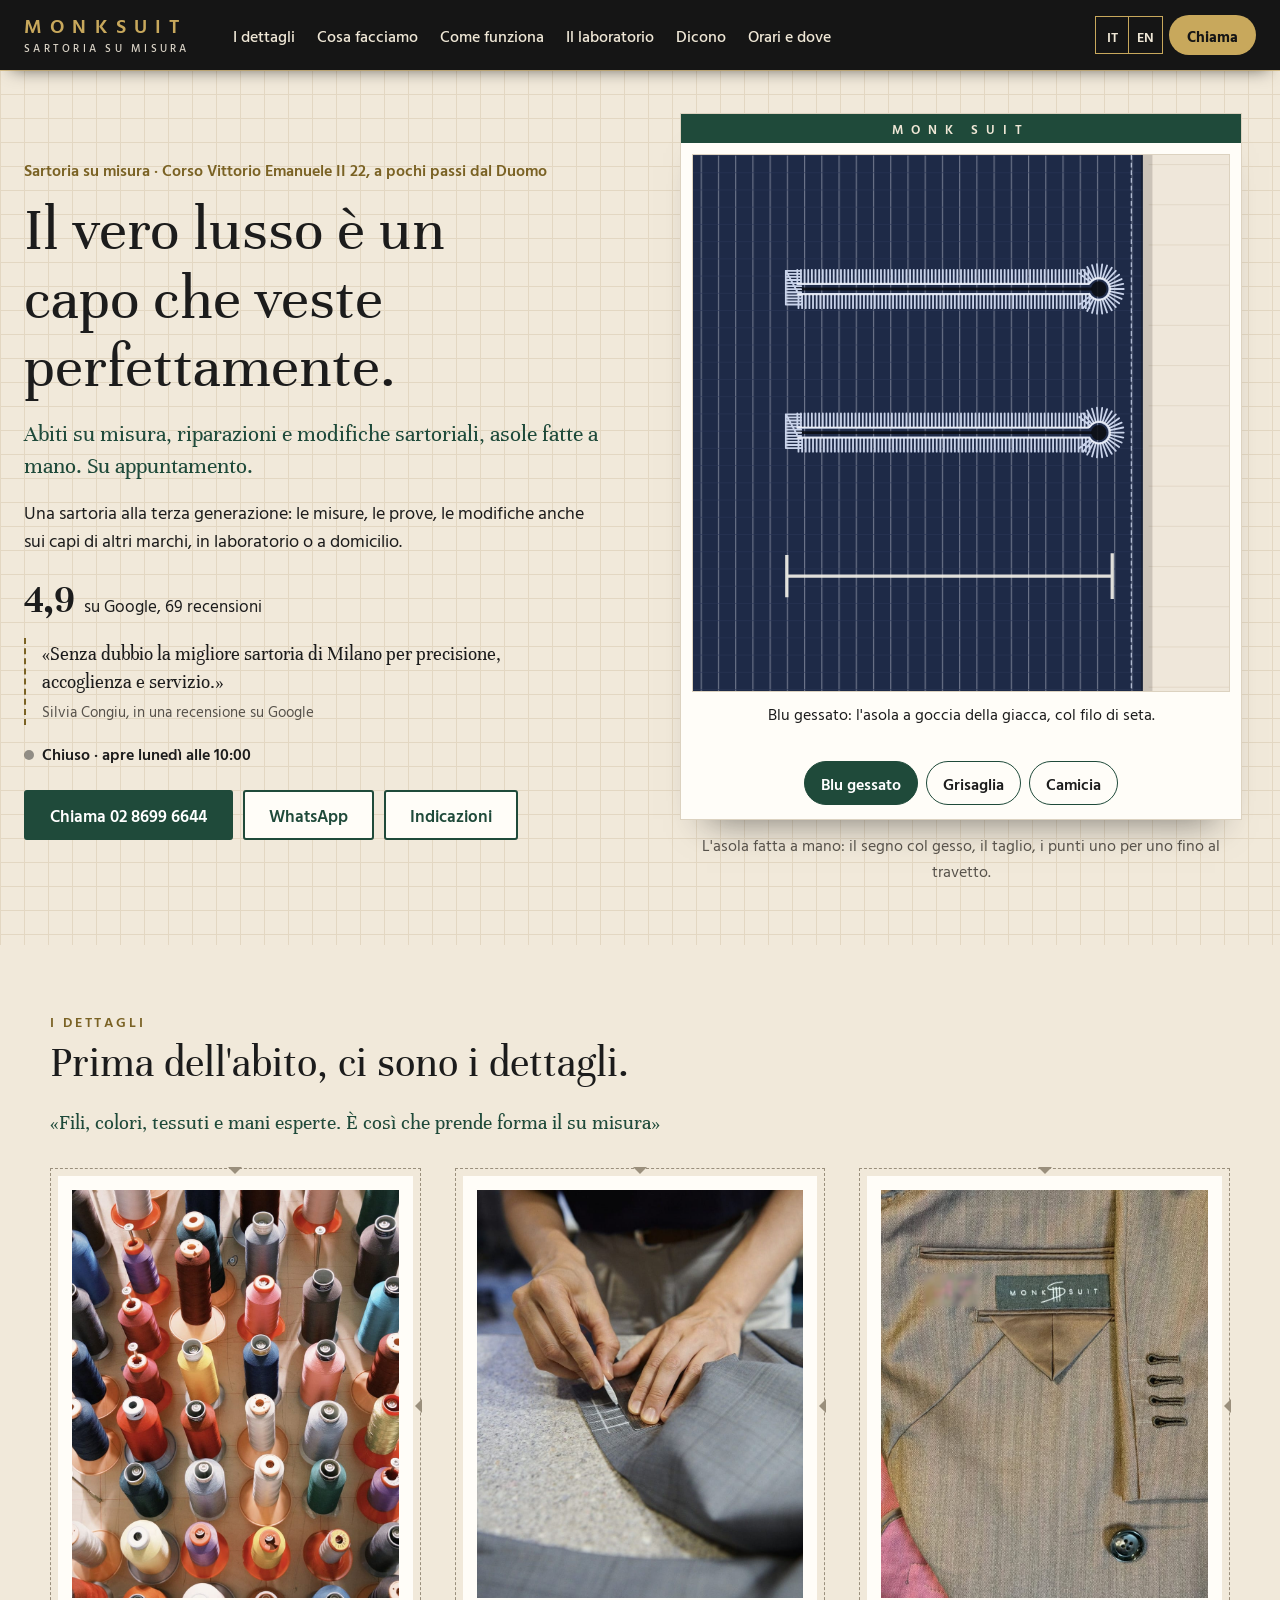
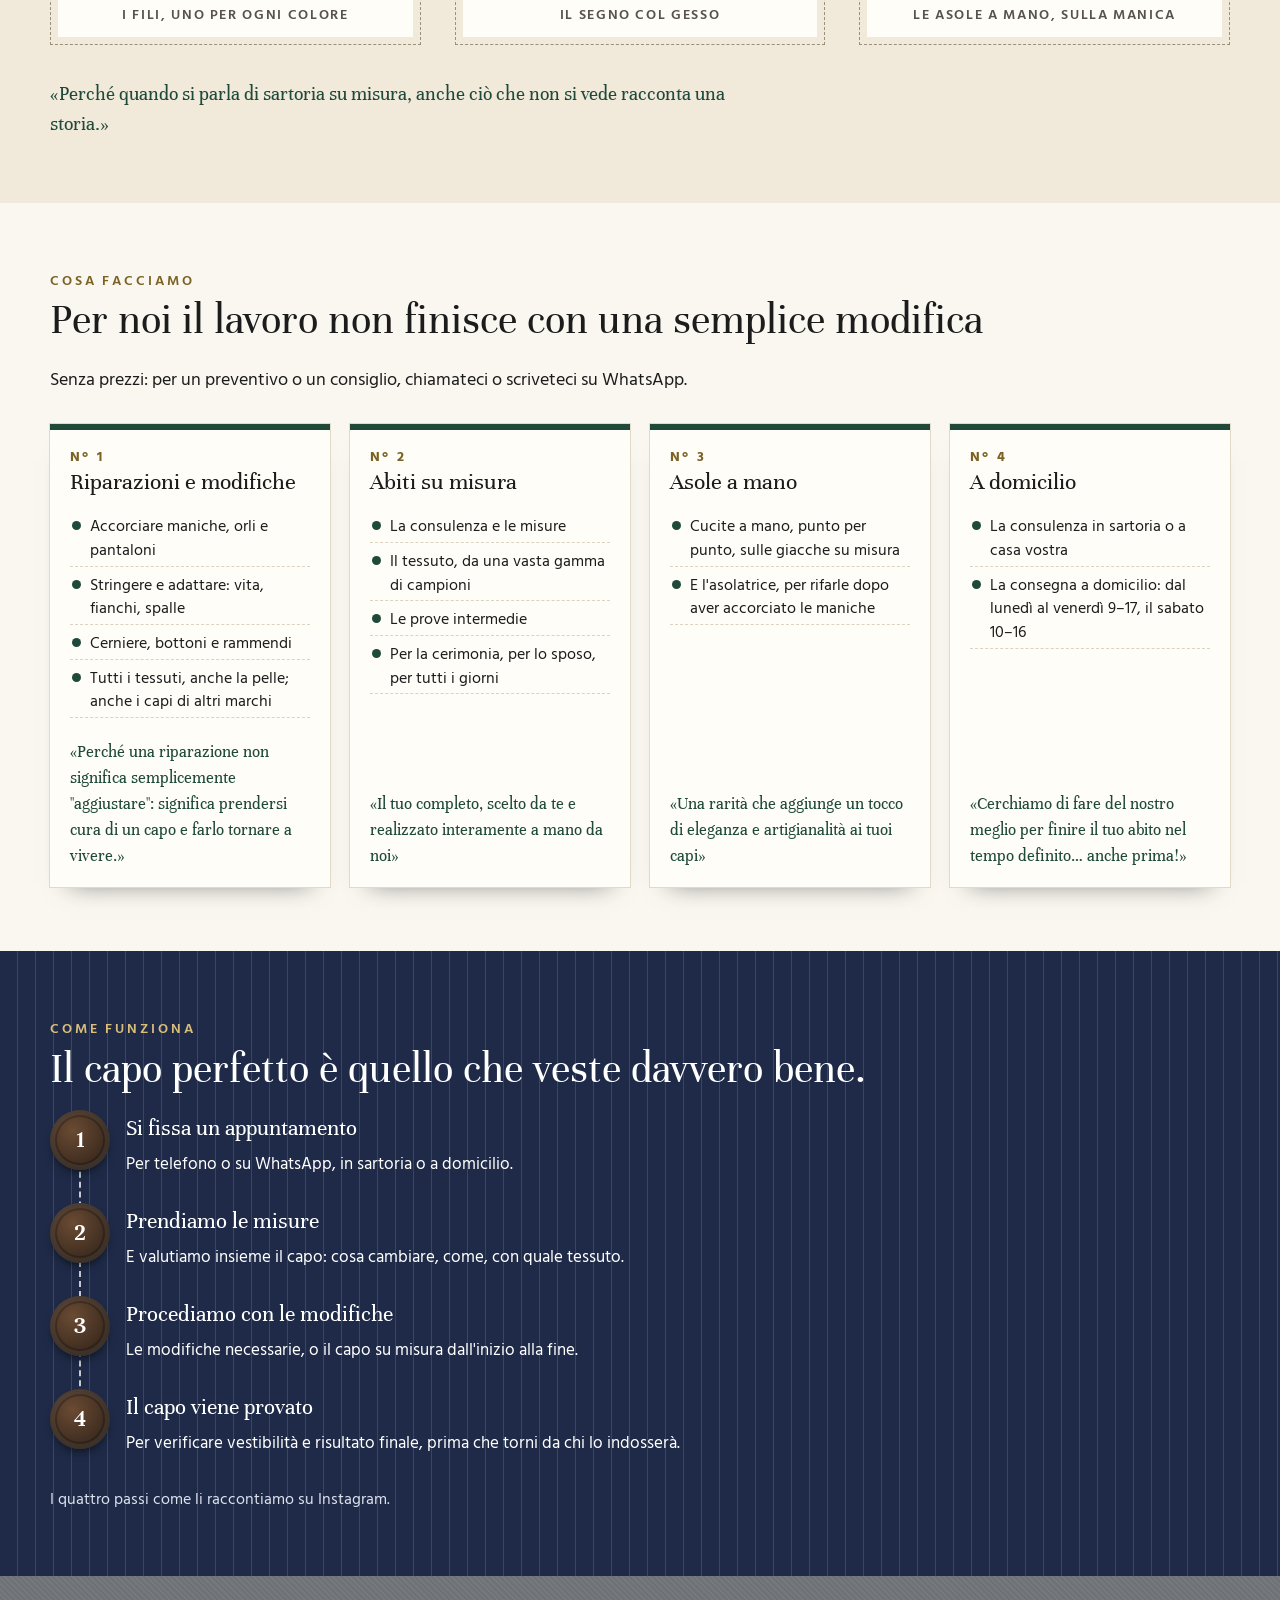
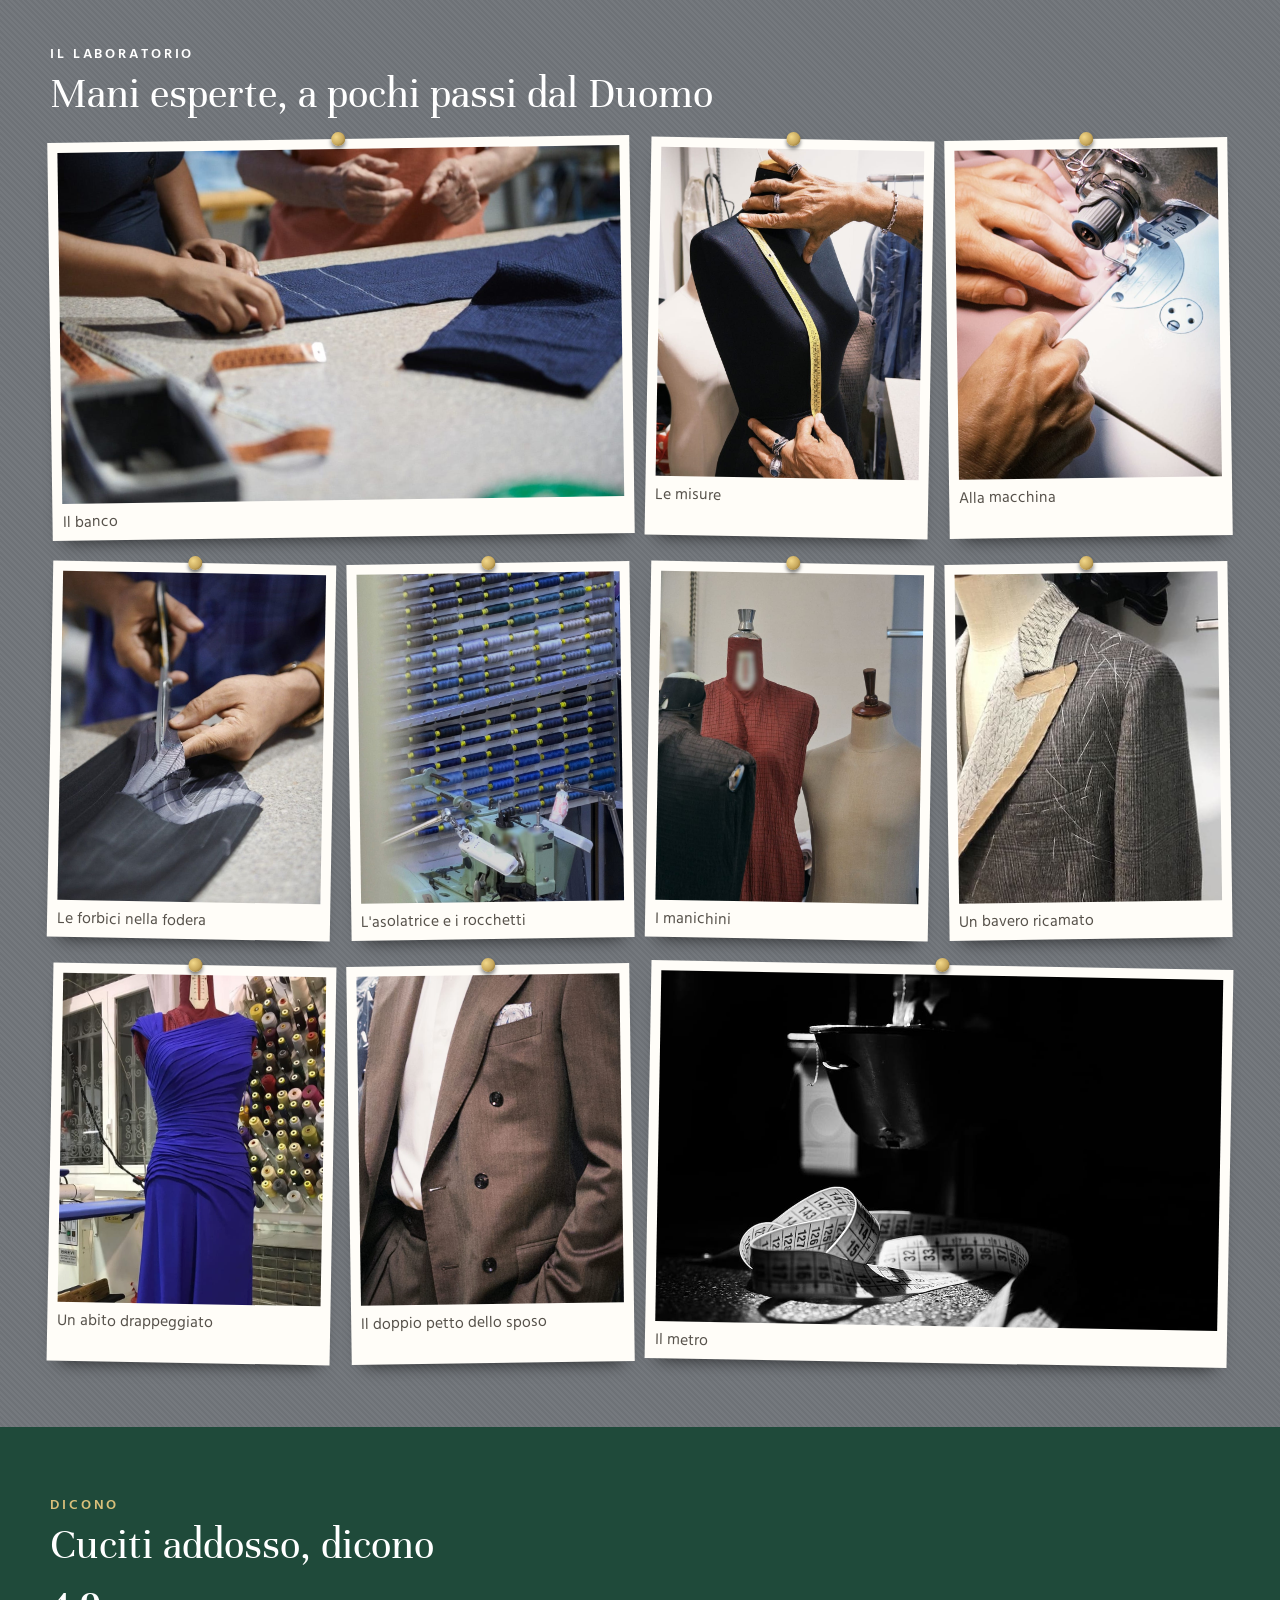
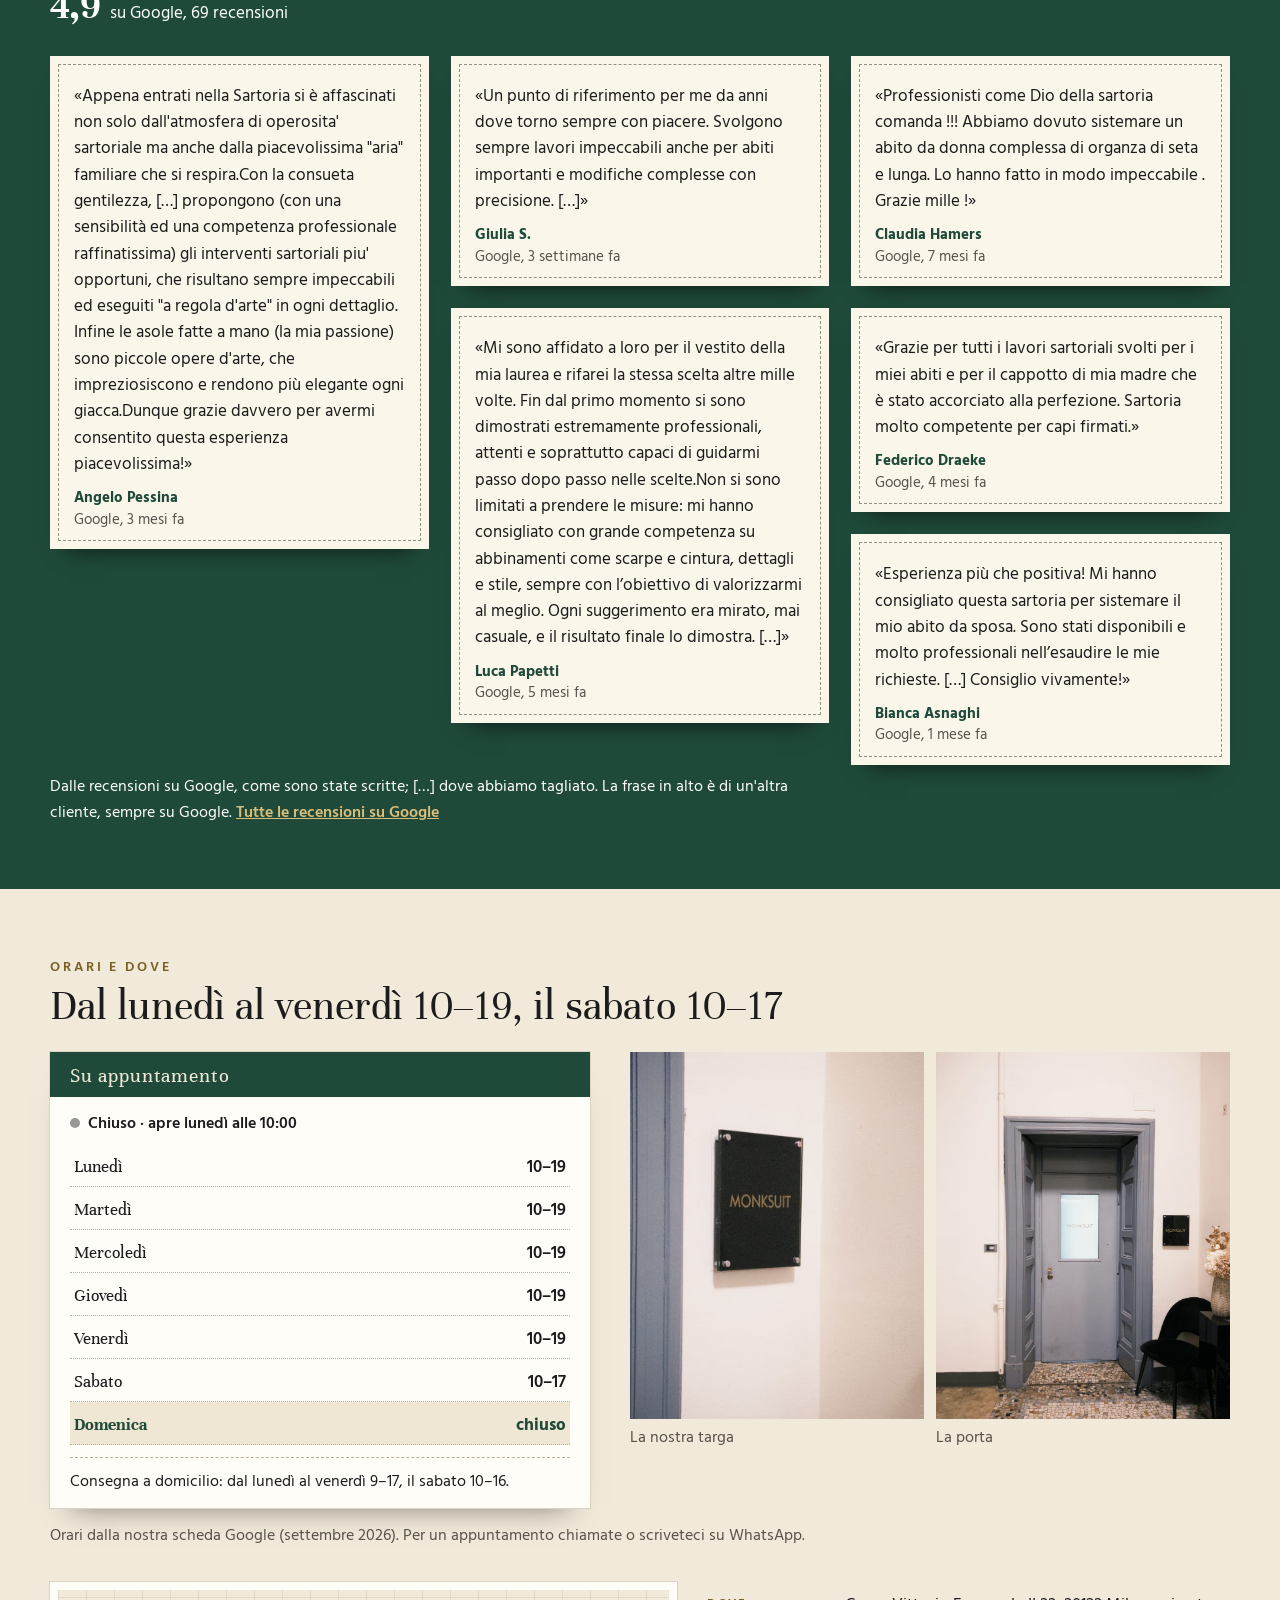
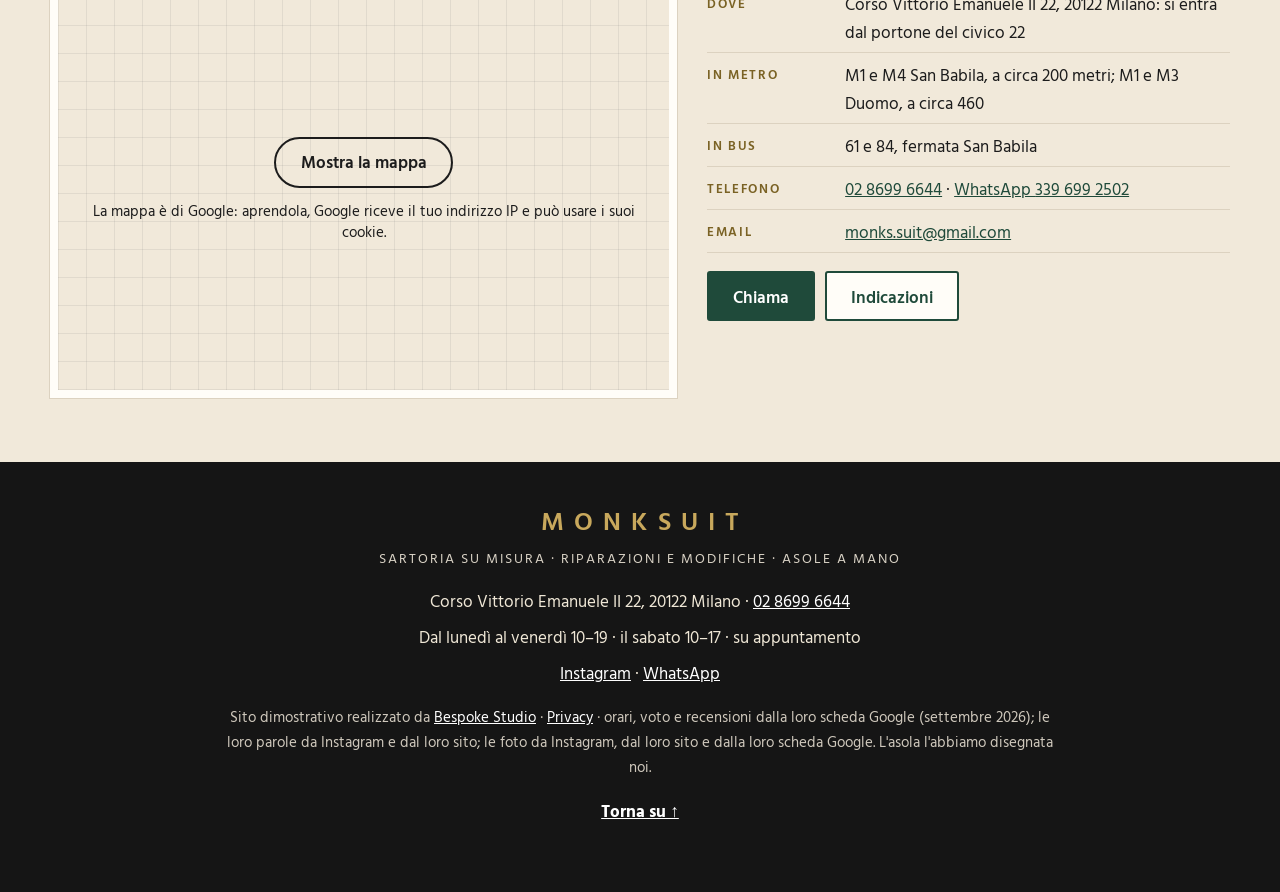
==== commit 92e4a963: "Privacy e pulizia: caratteri sul sito, mappa al clic, informativa, noindex - caratteri copiati nel s" ====
--- a/index.html
+++ b/index.html
@@ -3,6 +3,7 @@
 <head>
 <meta charset="utf-8">
 <meta name="viewport" content="width=device-width, initial-scale=1">
+<meta name="robots" content="noindex">
 <script>(function(){var r=document.documentElement;r.classList.remove('no-js');
 /* la firma: finché main.js non parte c'è il tessuto senza l'asola nuova; se il codice non arriva, dopo 2,5 s l'asola finita */
 try{if(!matchMedia('(prefers-reduced-motion: reduce)').matches){r.classList.add('firma-attesa');window.__attesaAsola=setTimeout(function(){r.classList.remove('firma-attesa')},2500)}}catch(e){}})()</script>
@@ -20,15 +21,60 @@
 <link rel="icon" href="img/favicon.svg" type="image/svg+xml">
 <link rel="icon" href="img/favicon-32.png" sizes="32x32" type="image/png">
 <link rel="apple-touch-icon" href="img/apple-touch-icon.png">
-<link rel="preconnect" href="https://fonts.googleapis.com">
-<link rel="preconnect" href="https://fonts.gstatic.com" crossorigin>
-<link href="https://fonts.googleapis.com/css2?family=Unna:wght@400;700&amp;family=Hind+Vadodara:wght@400;500;600;700&amp;display=swap" rel="stylesheet">
+<link rel="stylesheet" href="fonts/fonts.css?v=1">
 <link rel="stylesheet" href="css/styles.css?v=1">
 <script src="https://cdn.jsdelivr.net/npm/gsap@3.12.5/dist/gsap.min.js" defer></script>
 <script src="https://cdn.jsdelivr.net/npm/gsap@3.12.5/dist/ScrollTrigger.min.js" defer></script>
 <script src="js/main.js?v=1" defer></script>
 <script type="application/ld+json">
-{"@context":"https://schema.org","@type":"LocalBusiness","name":"Monks Suit","description":"Sartoria su misura in Corso Vittorio Emanuele II 22 a Milano: abiti su misura, riparazioni e modifiche sartoriali, asole fatte a mano, consulenza anche a domicilio. Su appuntamento.","url":"https://rotenzark.github.io/monks-suit/","image":"https://rotenzark.github.io/monks-suit/img/og.jpg","telephone":"+39 02 8699 6644","email":"monks.suit@gmail.com","address":{"@type":"PostalAddress","streetAddress":"Corso Vittorio Emanuele II 22","postalCode":"20122","addressLocality":"Milano","addressRegion":"MI","addressCountry":"IT"},"geo":{"@type":"GeoCoordinates","latitude":45.465179,"longitude":9.195324},"openingHoursSpecification":[{"@type":"OpeningHoursSpecification","dayOfWeek":["Monday","Tuesday","Wednesday","Thursday","Friday"],"opens":"10:00","closes":"19:00"},{"@type":"OpeningHoursSpecification","dayOfWeek":["Saturday"],"opens":"10:00","closes":"17:00"}],"aggregateRating":{"@type":"AggregateRating","ratingValue":"4.9","reviewCount":"69","bestRating":"5"},"sameAs":["https://www.instagram.com/monks_suit/"]}
+{
+  "@context": "https://schema.org",
+  "@type": "LocalBusiness",
+  "name": "Monks Suit",
+  "description": "Sartoria su misura in Corso Vittorio Emanuele II 22 a Milano: abiti su misura, riparazioni e modifiche sartoriali, asole fatte a mano, consulenza anche a domicilio. Su appuntamento.",
+  "url": "https://rotenzark.github.io/monks-suit/",
+  "image": "https://rotenzark.github.io/monks-suit/img/og.jpg",
+  "telephone": "+39 02 8699 6644",
+  "email": "monks.suit@gmail.com",
+  "address": {
+    "@type": "PostalAddress",
+    "streetAddress": "Corso Vittorio Emanuele II 22",
+    "postalCode": "20122",
+    "addressLocality": "Milano",
+    "addressRegion": "MI",
+    "addressCountry": "IT"
+  },
+  "geo": {
+    "@type": "GeoCoordinates",
+    "latitude": 45.465179,
+    "longitude": 9.195324
+  },
+  "openingHoursSpecification": [
+    {
+      "@type": "OpeningHoursSpecification",
+      "dayOfWeek": [
+        "Monday",
+        "Tuesday",
+        "Wednesday",
+        "Thursday",
+        "Friday"
+      ],
+      "opens": "10:00",
+      "closes": "19:00"
+    },
+    {
+      "@type": "OpeningHoursSpecification",
+      "dayOfWeek": [
+        "Saturday"
+      ],
+      "opens": "10:00",
+      "closes": "17:00"
+    }
+  ],
+  "sameAs": [
+    "https://www.instagram.com/monks_suit/"
+  ]
+}
 </script>
 </head>
 <body>
@@ -81,7 +127,7 @@
       <p class="apertura__frase" data-i18n="h.testo">Una sartoria alla terza generazione: le misure, le prove, le modifiche anche sui capi di altri marchi, in laboratorio o a domicilio.</p>
       <p class="voto"><b class="voto__n">4,9</b> <span class="voto__su" data-i18n="h.google">su Google, 69 recensioni</span></p>
       <blockquote class="citazione">
-        <p>«Senza dubbio la migliore sartoria di Milano per precisione, accoglienza e servizio.»</p>
+        <p lang="it">«Senza dubbio la migliore sartoria di Milano per precisione, accoglienza e servizio.»</p>
         <footer data-i18n="h.chi">Silvia Congiu, in una recensione su Google</footer>
       </blockquote>
       <p class="stato" id="orarioStato">Dal lunedì al venerdì 10–19, il sabato 10–17</p>
@@ -224,12 +270,12 @@
     <h2 id="diconoT" class="capitolo__titolo" data-i18n="d.titolo">Cuciti addosso, dicono</h2>
     <p class="voto voto--sezione"><b class="voto__n">4,9</b> <span class="voto__su" data-i18n="d.google">su Google, 69 recensioni</span></p>
     <ul class="cartoncini">
-      <li class="cartoncino reveal"><p class="cartoncino__testo">«Appena entrati nella Sartoria si è affascinati non solo dall'atmosfera di operosita' sartoriale ma anche dalla piacevolissima "aria" familiare che si respira.Con la consueta gentilezza, […] propongono (con una sensibilità ed una competenza professionale raffinatissima) gli interventi sartoriali piu' opportuni, che risultano sempre impeccabili ed eseguiti "a regola d'arte" in ogni dettaglio. Infine le asole fatte a mano (la mia passione) sono piccole opere d'arte, che impreziosiscono e rendono più elegante ogni giacca.Dunque grazie davvero per avermi consentito questa esperienza piacevolissima!»</p><p class="cartoncino__chi"><b>Angelo Pessina</b> <span data-i18n="d.g3m">Google, 3 mesi fa</span></p></li>
-      <li class="cartoncino reveal"><p class="cartoncino__testo">«Un punto di riferimento per me da anni dove torno sempre con piacere. Svolgono sempre lavori impeccabili anche per abiti importanti e modifiche complesse con precisione. […]»</p><p class="cartoncino__chi"><b>Giulia S.</b> <span data-i18n="d.g3s">Google, 3 settimane fa</span></p></li>
-      <li class="cartoncino reveal"><p class="cartoncino__testo">«Mi sono affidato a loro per il vestito della mia laurea e rifarei la stessa scelta altre mille volte. Fin dal primo momento si sono dimostrati estremamente professionali, attenti e soprattutto capaci di guidarmi passo dopo passo nelle scelte.Non si sono limitati a prendere le misure: mi hanno consigliato con grande competenza su abbinamenti come scarpe e cintura, dettagli e stile, sempre con l’obiettivo di valorizzarmi al meglio. Ogni suggerimento era mirato, mai casuale, e il risultato finale lo dimostra. […]»</p><p class="cartoncino__chi"><b>Luca Papetti</b> <span data-i18n="d.g5m">Google, 5 mesi fa</span></p></li>
-      <li class="cartoncino reveal"><p class="cartoncino__testo">«Professionisti come Dio della sartoria comanda !!! Abbiamo dovuto sistemare un abito da donna complessa di organza di seta e lunga. Lo hanno fatto in modo impeccabile . Grazie mille !»</p><p class="cartoncino__chi"><b>Claudia Hamers</b> <span data-i18n="d.g7m">Google, 7 mesi fa</span></p></li>
-      <li class="cartoncino reveal"><p class="cartoncino__testo">«Grazie per tutti i lavori sartoriali svolti per i miei abiti e per il cappotto di mia madre che è stato accorciato alla perfezione. Sartoria molto competente per capi firmati.»</p><p class="cartoncino__chi"><b>Federico Draeke</b> <span data-i18n="d.g4m">Google, 4 mesi fa</span></p></li>
-      <li class="cartoncino reveal"><p class="cartoncino__testo">«Esperienza più che positiva! Mi hanno consigliato questa sartoria per sistemare il mio abito da sposa. Sono stati disponibili e molto professionali nell’esaudire le mie richieste. […] Consiglio vivamente!»</p><p class="cartoncino__chi"><b>Bianca Asnaghi</b> <span data-i18n="d.g1m">Google, 1 mese fa</span></p></li>
+      <li class="cartoncino reveal"><p lang="it" class="cartoncino__testo">«Appena entrati nella Sartoria si è affascinati non solo dall'atmosfera di operosita' sartoriale ma anche dalla piacevolissima "aria" familiare che si respira.Con la consueta gentilezza, […] propongono (con una sensibilità ed una competenza professionale raffinatissima) gli interventi sartoriali piu' opportuni, che risultano sempre impeccabili ed eseguiti "a regola d'arte" in ogni dettaglio. Infine le asole fatte a mano (la mia passione) sono piccole opere d'arte, che impreziosiscono e rendono più elegante ogni giacca.Dunque grazie davvero per avermi consentito questa esperienza piacevolissima!»</p><p class="cartoncino__chi"><b>Angelo Pessina</b> <span data-i18n="d.g3m">Google, 3 mesi fa</span></p></li>
+      <li class="cartoncino reveal"><p lang="it" class="cartoncino__testo">«Un punto di riferimento per me da anni dove torno sempre con piacere. Svolgono sempre lavori impeccabili anche per abiti importanti e modifiche complesse con precisione. […]»</p><p class="cartoncino__chi"><b>Giulia S.</b> <span data-i18n="d.g3s">Google, 3 settimane fa</span></p></li>
+      <li class="cartoncino reveal"><p lang="it" class="cartoncino__testo">«Mi sono affidato a loro per il vestito della mia laurea e rifarei la stessa scelta altre mille volte. Fin dal primo momento si sono dimostrati estremamente professionali, attenti e soprattutto capaci di guidarmi passo dopo passo nelle scelte.Non si sono limitati a prendere le misure: mi hanno consigliato con grande competenza su abbinamenti come scarpe e cintura, dettagli e stile, sempre con l’obiettivo di valorizzarmi al meglio. Ogni suggerimento era mirato, mai casuale, e il risultato finale lo dimostra. […]»</p><p class="cartoncino__chi"><b>Luca Papetti</b> <span data-i18n="d.g5m">Google, 5 mesi fa</span></p></li>
+      <li class="cartoncino reveal"><p lang="it" class="cartoncino__testo">«Professionisti come Dio della sartoria comanda !!! Abbiamo dovuto sistemare un abito da donna complessa di organza di seta e lunga. Lo hanno fatto in modo impeccabile . Grazie mille !»</p><p class="cartoncino__chi"><b>Claudia Hamers</b> <span data-i18n="d.g7m">Google, 7 mesi fa</span></p></li>
+      <li class="cartoncino reveal"><p lang="it" class="cartoncino__testo">«Grazie per tutti i lavori sartoriali svolti per i miei abiti e per il cappotto di mia madre che è stato accorciato alla perfezione. Sartoria molto competente per capi firmati.»</p><p class="cartoncino__chi"><b>Federico Draeke</b> <span data-i18n="d.g4m">Google, 4 mesi fa</span></p></li>
+      <li class="cartoncino reveal"><p lang="it" class="cartoncino__testo">«Esperienza più che positiva! Mi hanno consigliato questa sartoria per sistemare il mio abito da sposa. Sono stati disponibili e molto professionali nell’esaudire le mie richieste. […] Consiglio vivamente!»</p><p class="cartoncino__chi"><b>Bianca Asnaghi</b> <span data-i18n="d.g1m">Google, 1 mese fa</span></p></li>
     </ul>
     <p class="dicono__nota"><span data-i18n="d.nota">Dalle recensioni su Google, come sono state scritte; […] dove abbiamo tagliato. La frase in alto è di un'altra cliente, sempre su Google.</span> <a href="https://www.google.com/maps/search/?api=1&amp;query=Monks+Suit%2C+Corso+Vittorio+Emanuele+II+22%2C+20122+Milano" target="_blank" rel="noopener" data-i18n="d.tutte">Tutte le recensioni su Google</a></p>
   </section>
@@ -261,7 +307,7 @@
     <p class="orari__nota" data-i18n="o.nota">Orari dalla nostra scheda Google (settembre 2026). Per un appuntamento chiamate o scriveteci su WhatsApp.</p>
     <div class="dove" id="dove">
       <div class="cartina reveal">
-        <iframe title="Mappa: Monks Suit, Corso Vittorio Emanuele II 22, Milano" data-i18n-title="w.mappa" src="https://maps.google.com/maps?q=Monks%20Suit%2C%20Corso%20Vittorio%20Emanuele%20II%2022%2C%2020122%20Milano&amp;z=16&amp;output=embed" width="600" height="400" loading="lazy" referrerpolicy="no-referrer-when-downgrade"></iframe>
+        <div class="mappa-clic" data-mappa-clic style="--mappa-h: 400px"><template><iframe title="Mappa: Monks Suit, Corso Vittorio Emanuele II 22, Milano" data-i18n-title="w.mappa" src="https://maps.google.com/maps?q=Monks%20Suit%2C%20Corso%20Vittorio%20Emanuele%20II%2022%2C%2020122%20Milano&amp;z=16&amp;output=embed" width="600" height="400" loading="lazy" referrerpolicy="no-referrer-when-downgrade"></iframe></template><div class="mappa-clic__velo"><a class="mappa-clic__btn" href="https://www.google.com/maps/dir/?api=1&amp;destination=Monks+Suit%2C+Corso+Vittorio+Emanuele+II+22%2C+20122+Milano" target="_blank" rel="noopener">Mostra la mappa</a><p class="mappa-clic__nota">La mappa è di Google: aprendola, Google riceve il tuo indirizzo IP e può usare i suoi cookie.</p></div></div>
       </div>
       <div>
         <dl class="indirizzo">
@@ -285,7 +331,7 @@
     <p class="piede__dove">Corso Vittorio Emanuele II 22, 20122 Milano · <a href="tel:+390286996644" class="intero">02 8699 6644</a></p>
     <p class="piede__orario" data-i18n="f2.orario">Dal lunedì al venerdì 10–19 · il sabato 10–17 · su appuntamento</p>
     <p class="piede__social"><a href="https://www.instagram.com/monks_suit/" target="_blank" rel="noopener">Instagram</a> · <a href="https://wa.me/393396992502" target="_blank" rel="noopener">WhatsApp</a></p>
-    <p class="piede__cred" data-i18n="f2.cred">Sito dimostrativo realizzato da <a href="https://bespokestud.io" rel="noopener">Bespoke Studio</a> · orari, voto e recensioni dalla loro scheda Google (settembre 2026); le loro parole da Instagram e dal loro sito; le foto da Instagram, dal loro sito e dalla loro scheda Google. L'asola l'abbiamo disegnata noi.</p>
+    <p class="piede__cred" data-i18n="f2.cred">Sito dimostrativo realizzato da <a href="https://bespokestud.io" rel="noopener">Bespoke Studio</a> · <a href="privacy.html">Privacy</a> · orari, voto e recensioni dalla loro scheda Google (settembre 2026); le loro parole da Instagram e dal loro sito; le foto da Instagram, dal loro sito e dalla loro scheda Google. L'asola l'abbiamo disegnata noi.</p>
     <p><a class="piede__su" href="#inizio" data-i18n="f2.su">Torna su ↑</a></p>
   </div>
 </footer>
@@ -300,5 +346,6 @@
   <img id="lightboxImg" src="" alt="">
 </div>
 
+<script src="js/mappa-clic.js?v=1" defer></script>
 </body>
 </html>
--- a/fonts/fonts.css
+++ b/fonts/fonts.css
@@ -0,0 +1,145 @@
+/* Caratteri ospitati sul sito: nessuna richiesta a Google Fonts o Fontshare (giro privacy 1/10/2026). Licenze in LICENSE.txt. */
+/* gujarati */
+@font-face {
+  font-family: 'Hind Vadodara';
+  font-style: normal;
+  font-weight: 400;
+  font-display: swap;
+  src: url(hindvadodara-v16-neINzCKvrIcn5pbuuuriV9tTQInVrEsf.woff2) format('woff2');
+  unicode-range: U+0951-0952, U+0964-0965, U+0A80-0AFF, U+200C-200D, U+20B9, U+25CC, U+A830-A839;
+}
+/* latin-ext */
+@font-face {
+  font-family: 'Hind Vadodara';
+  font-style: normal;
+  font-weight: 400;
+  font-display: swap;
+  src: url(hindvadodara-v16-neINzCKvrIcn5pbuuuriV9tTQJzVrEsf.woff2) format('woff2');
+  unicode-range: U+0100-02BA, U+02BD-02C5, U+02C7-02CC, U+02CE-02D7, U+02DD-02FF, U+0304, U+0308, U+0329, U+1D00-1DBF, U+1E00-1E9F, U+1EF2-1EFF, U+2020, U+20A0-20AB, U+20AD-20C0, U+2113, U+2C60-2C7F, U+A720-A7FF;
+}
+/* latin */
+@font-face {
+  font-family: 'Hind Vadodara';
+  font-style: normal;
+  font-weight: 400;
+  font-display: swap;
+  src: url(hindvadodara-v16-neINzCKvrIcn5pbuuuriV9tTQJLVrA.woff2) format('woff2');
+  unicode-range: U+0000-00FF, U+0131, U+0152-0153, U+02BB-02BC, U+02C6, U+02DA, U+02DC, U+0304, U+0308, U+0329, U+2000-206F, U+20AC, U+2122, U+2191, U+2193, U+2212, U+2215, U+FEFF, U+FFFD;
+}
+/* gujarati */
+@font-face {
+  font-family: 'Hind Vadodara';
+  font-style: normal;
+  font-weight: 500;
+  font-display: swap;
+  src: url(hindvadodara-v16-neIQzCKvrIcn5pbuuuriV9tTSGH2uW8-oBOL.woff2) format('woff2');
+  unicode-range: U+0951-0952, U+0964-0965, U+0A80-0AFF, U+200C-200D, U+20B9, U+25CC, U+A830-A839;
+}
+/* latin-ext */
+@font-face {
+  font-family: 'Hind Vadodara';
+  font-style: normal;
+  font-weight: 500;
+  font-display: swap;
+  src: url(hindvadodara-v16-neIQzCKvrIcn5pbuuuriV9tTSGH2uXo-oBOL.woff2) format('woff2');
+  unicode-range: U+0100-02BA, U+02BD-02C5, U+02C7-02CC, U+02CE-02D7, U+02DD-02FF, U+0304, U+0308, U+0329, U+1D00-1DBF, U+1E00-1E9F, U+1EF2-1EFF, U+2020, U+20A0-20AB, U+20AD-20C0, U+2113, U+2C60-2C7F, U+A720-A7FF;
+}
+/* latin */
+@font-face {
+  font-family: 'Hind Vadodara';
+  font-style: normal;
+  font-weight: 500;
+  font-display: swap;
+  src: url(hindvadodara-v16-neIQzCKvrIcn5pbuuuriV9tTSGH2uXQ-oA.woff2) format('woff2');
+  unicode-range: U+0000-00FF, U+0131, U+0152-0153, U+02BB-02BC, U+02C6, U+02DA, U+02DC, U+0304, U+0308, U+0329, U+2000-206F, U+20AC, U+2122, U+2191, U+2193, U+2212, U+2215, U+FEFF, U+FFFD;
+}
+/* gujarati */
+@font-face {
+  font-family: 'Hind Vadodara';
+  font-style: normal;
+  font-weight: 600;
+  font-display: swap;
+  src: url(hindvadodara-v16-neIQzCKvrIcn5pbuuuriV9tTSE3xuW8-oBOL.woff2) format('woff2');
+  unicode-range: U+0951-0952, U+0964-0965, U+0A80-0AFF, U+200C-200D, U+20B9, U+25CC, U+A830-A839;
+}
+/* latin-ext */
+@font-face {
+  font-family: 'Hind Vadodara';
+  font-style: normal;
+  font-weight: 600;
+  font-display: swap;
+  src: url(hindvadodara-v16-neIQzCKvrIcn5pbuuuriV9tTSE3xuXo-oBOL.woff2) format('woff2');
+  unicode-range: U+0100-02BA, U+02BD-02C5, U+02C7-02CC, U+02CE-02D7, U+02DD-02FF, U+0304, U+0308, U+0329, U+1D00-1DBF, U+1E00-1E9F, U+1EF2-1EFF, U+2020, U+20A0-20AB, U+20AD-20C0, U+2113, U+2C60-2C7F, U+A720-A7FF;
+}
+/* latin */
+@font-face {
+  font-family: 'Hind Vadodara';
+  font-style: normal;
+  font-weight: 600;
+  font-display: swap;
+  src: url(hindvadodara-v16-neIQzCKvrIcn5pbuuuriV9tTSE3xuXQ-oA.woff2) format('woff2');
+  unicode-range: U+0000-00FF, U+0131, U+0152-0153, U+02BB-02BC, U+02C6, U+02DA, U+02DC, U+0304, U+0308, U+0329, U+2000-206F, U+20AC, U+2122, U+2191, U+2193, U+2212, U+2215, U+FEFF, U+FFFD;
+}
+/* gujarati */
+@font-face {
+  font-family: 'Hind Vadodara';
+  font-style: normal;
+  font-weight: 700;
+  font-display: swap;
+  src: url(hindvadodara-v16-neIQzCKvrIcn5pbuuuriV9tTSCnwuW8-oBOL.woff2) format('woff2');
+  unicode-range: U+0951-0952, U+0964-0965, U+0A80-0AFF, U+200C-200D, U+20B9, U+25CC, U+A830-A839;
+}
+/* latin-ext */
+@font-face {
+  font-family: 'Hind Vadodara';
+  font-style: normal;
+  font-weight: 700;
+  font-display: swap;
+  src: url(hindvadodara-v16-neIQzCKvrIcn5pbuuuriV9tTSCnwuXo-oBOL.woff2) format('woff2');
+  unicode-range: U+0100-02BA, U+02BD-02C5, U+02C7-02CC, U+02CE-02D7, U+02DD-02FF, U+0304, U+0308, U+0329, U+1D00-1DBF, U+1E00-1E9F, U+1EF2-1EFF, U+2020, U+20A0-20AB, U+20AD-20C0, U+2113, U+2C60-2C7F, U+A720-A7FF;
+}
+/* latin */
+@font-face {
+  font-family: 'Hind Vadodara';
+  font-style: normal;
+  font-weight: 700;
+  font-display: swap;
+  src: url(hindvadodara-v16-neIQzCKvrIcn5pbuuuriV9tTSCnwuXQ-oA.woff2) format('woff2');
+  unicode-range: U+0000-00FF, U+0131, U+0152-0153, U+02BB-02BC, U+02C6, U+02DA, U+02DC, U+0304, U+0308, U+0329, U+2000-206F, U+20AC, U+2122, U+2191, U+2193, U+2212, U+2215, U+FEFF, U+FFFD;
+}
+/* latin-ext */
+@font-face {
+  font-family: 'Unna';
+  font-style: normal;
+  font-weight: 400;
+  font-display: swap;
+  src: url(unna-v25-AYCEpXzofN0NOpELlVHC.woff2) format('woff2');
+  unicode-range: U+0100-02BA, U+02BD-02C5, U+02C7-02CC, U+02CE-02D7, U+02DD-02FF, U+0304, U+0308, U+0329, U+1D00-1DBF, U+1E00-1E9F, U+1EF2-1EFF, U+2020, U+20A0-20AB, U+20AD-20C0, U+2113, U+2C60-2C7F, U+A720-A7FF;
+}
+/* latin */
+@font-face {
+  font-family: 'Unna';
+  font-style: normal;
+  font-weight: 400;
+  font-display: swap;
+  src: url(unna-v25-AYCEpXzofN0NOp8LlQ.woff2) format('woff2');
+  unicode-range: U+0000-00FF, U+0131, U+0152-0153, U+02BB-02BC, U+02C6, U+02DA, U+02DC, U+0304, U+0308, U+0329, U+2000-206F, U+20AC, U+2122, U+2191, U+2193, U+2212, U+2215, U+FEFF, U+FFFD;
+}
+/* latin-ext */
+@font-face {
+  font-family: 'Unna';
+  font-style: normal;
+  font-weight: 700;
+  font-display: swap;
+  src: url(unna-v25-AYCLpXzofN0NMiQugGDjRWpr.woff2) format('woff2');
+  unicode-range: U+0100-02BA, U+02BD-02C5, U+02C7-02CC, U+02CE-02D7, U+02DD-02FF, U+0304, U+0308, U+0329, U+1D00-1DBF, U+1E00-1E9F, U+1EF2-1EFF, U+2020, U+20A0-20AB, U+20AD-20C0, U+2113, U+2C60-2C7F, U+A720-A7FF;
+}
+/* latin */
+@font-face {
+  font-family: 'Unna';
+  font-style: normal;
+  font-weight: 700;
+  font-display: swap;
+  src: url(unna-v25-AYCLpXzofN0NMiQugG7jRQ.woff2) format('woff2');
+  unicode-range: U+0000-00FF, U+0131, U+0152-0153, U+02BB-02BC, U+02C6, U+02DA, U+02DC, U+0304, U+0308, U+0329, U+2000-206F, U+20AC, U+2122, U+2191, U+2193, U+2212, U+2215, U+FEFF, U+FFFD;
+}
--- a/css/styles.css
+++ b/css/styles.css
@@ -300,3 +300,12 @@
 .firma-attesa .gesso, .firma-attesa .occhio, .firma-attesa .taglio, .firma-attesa .punti { stroke-dasharray: 0 2; stroke-dashoffset: 0; }
 .firma-attesa .lucido { opacity: 0; }
 /*/ASOLA*/
+
+/*MAPPACLIC*/
+/* la mappa Google si carica solo al clic (giro privacy 1/10/2026) */
+.mappa-clic { display: flex; align-items: center; justify-content: center; width: 100%; height: 100%; min-height: var(--mappa-h, 320px); box-sizing: border-box; padding: 24px; text-align: center; background: repeating-linear-gradient(0deg, rgba(127, 127, 127, 0.14) 0 1px, transparent 1px 28px), repeating-linear-gradient(90deg, rgba(127, 127, 127, 0.14) 0 1px, transparent 1px 28px); }
+.mappa-clic__velo { display: flex; flex-direction: column; align-items: center; gap: 12px; max-width: 32em; }
+.mappa-clic__btn { display: inline-block; padding: 0.75em 1.4em; border: 2px solid currentColor; border-radius: 999px; color: inherit; font: inherit; font-weight: 600; line-height: 1.2; text-decoration: none; background: transparent; cursor: pointer; }
+.mappa-clic__btn:hover, .mappa-clic__btn:focus-visible { text-decoration: underline; }
+.mappa-clic__nota { margin: 0; font-size: 0.85em; line-height: 1.45; }
+/*/MAPPACLIC*/
